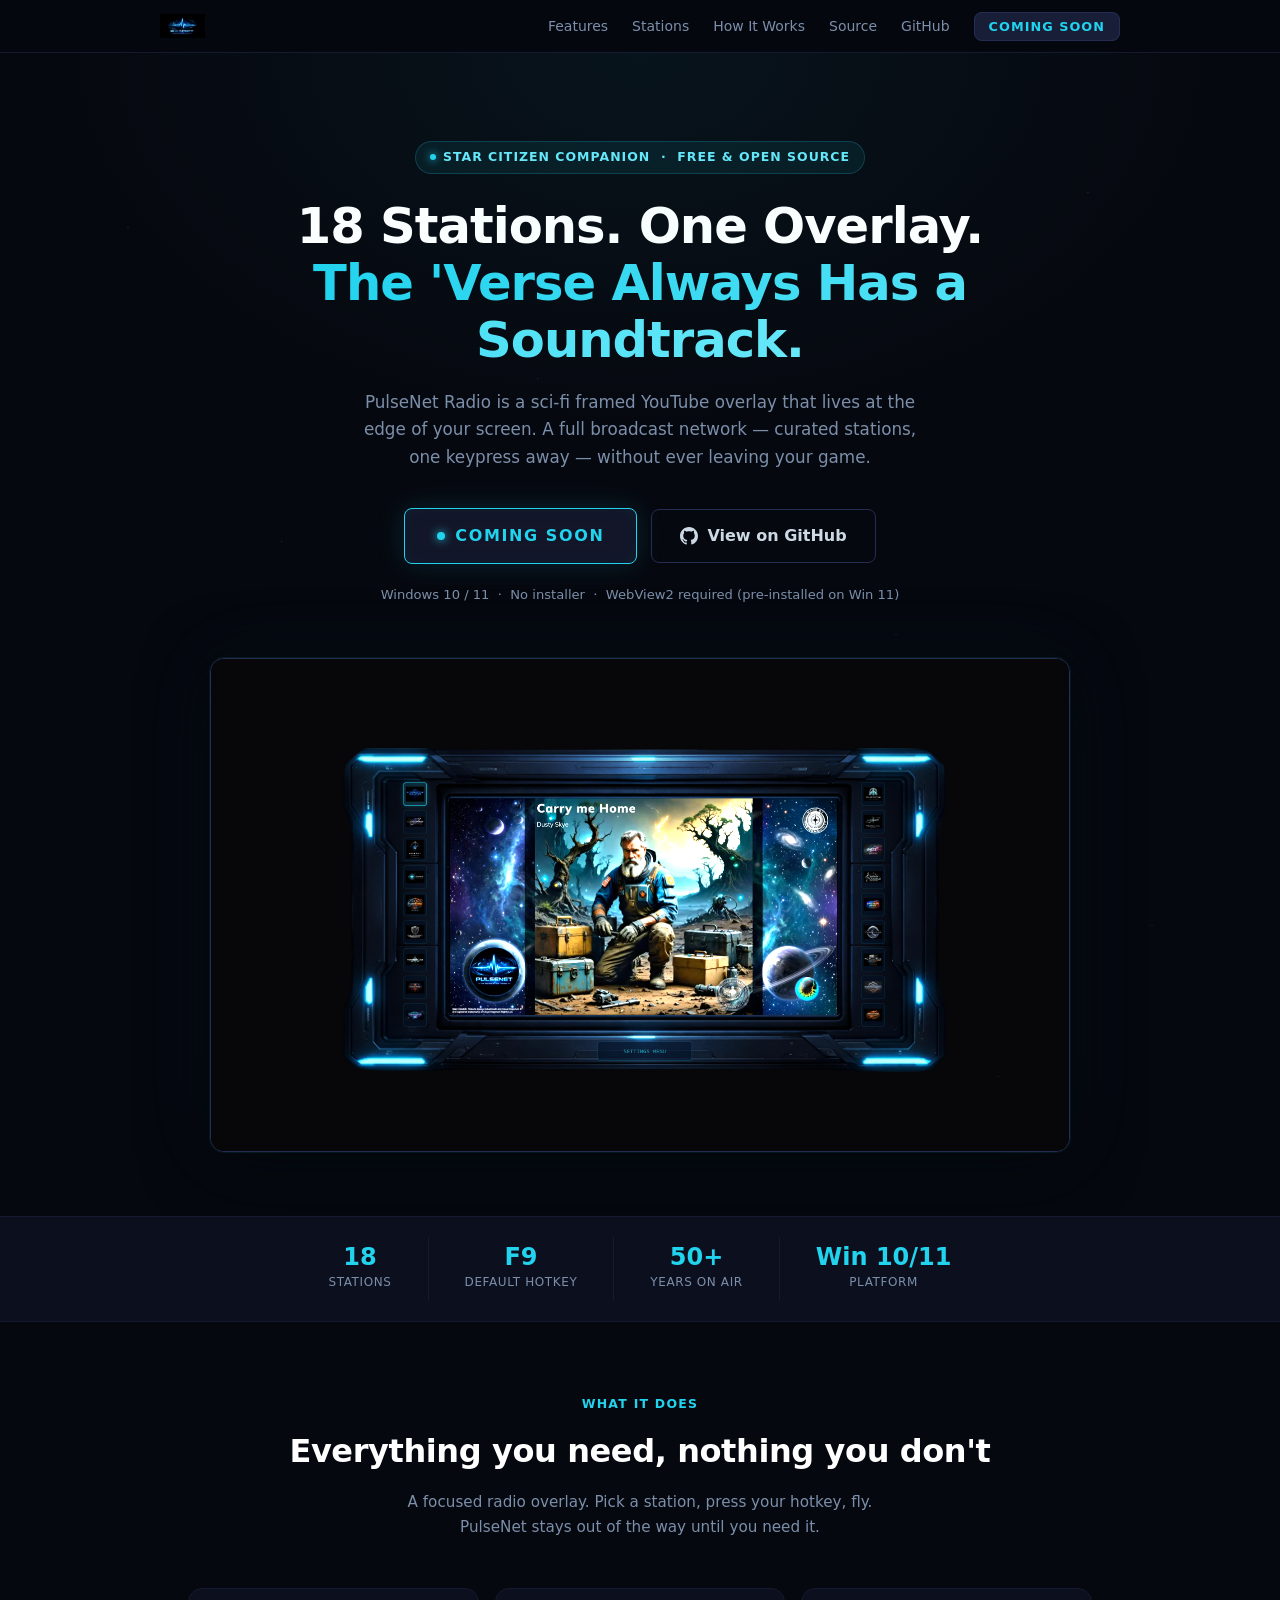
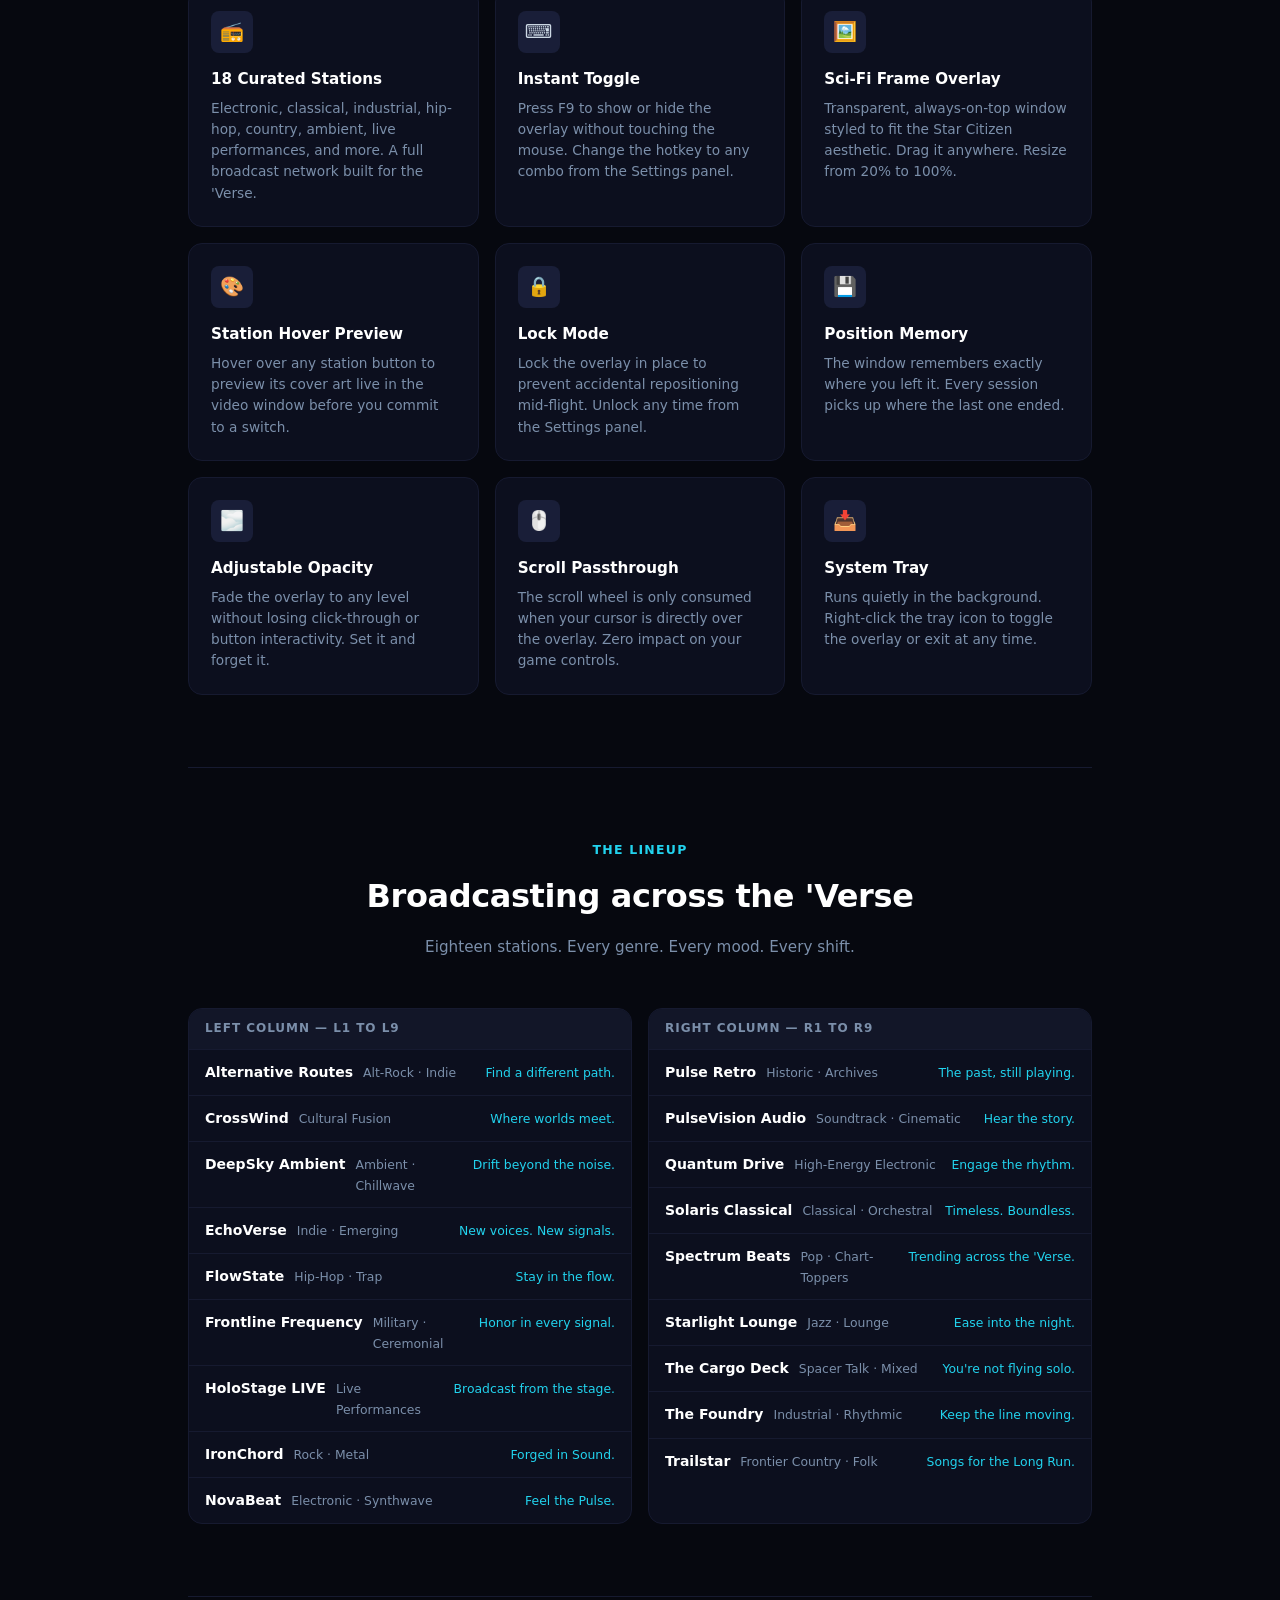
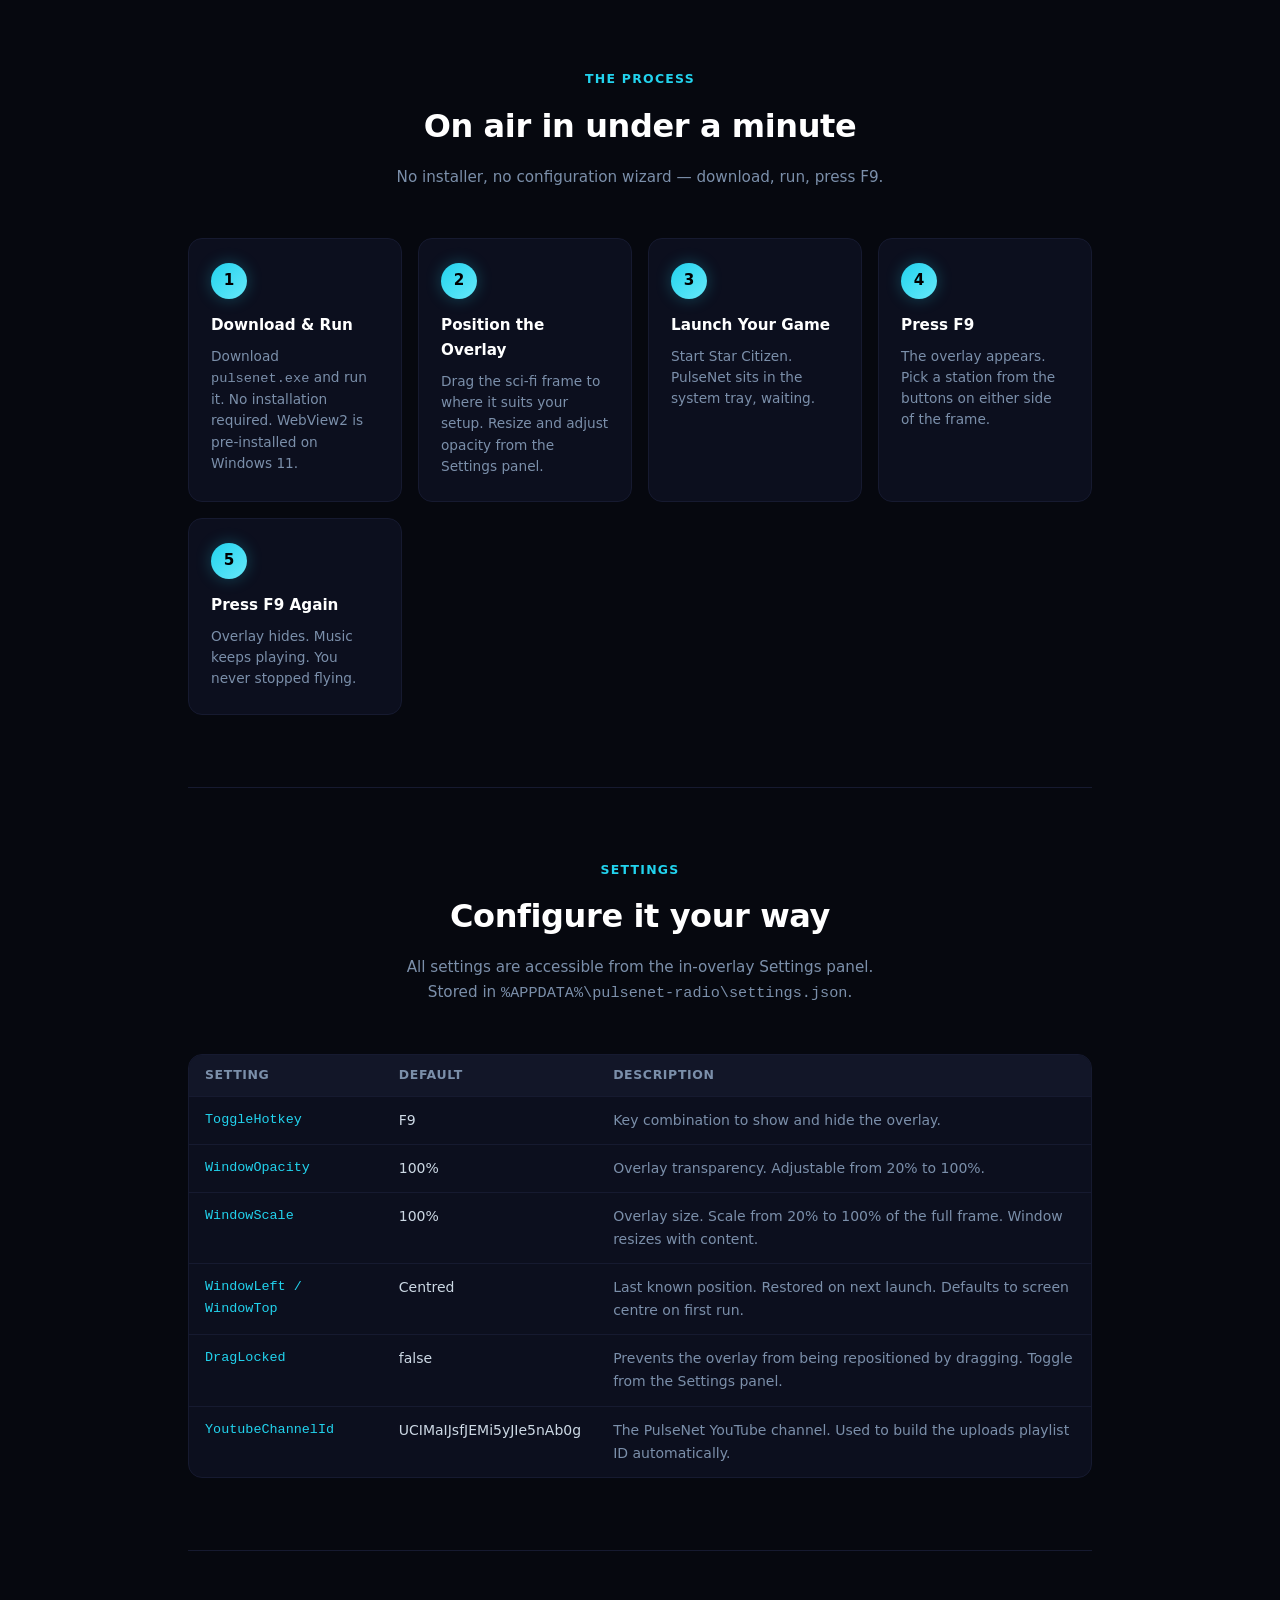
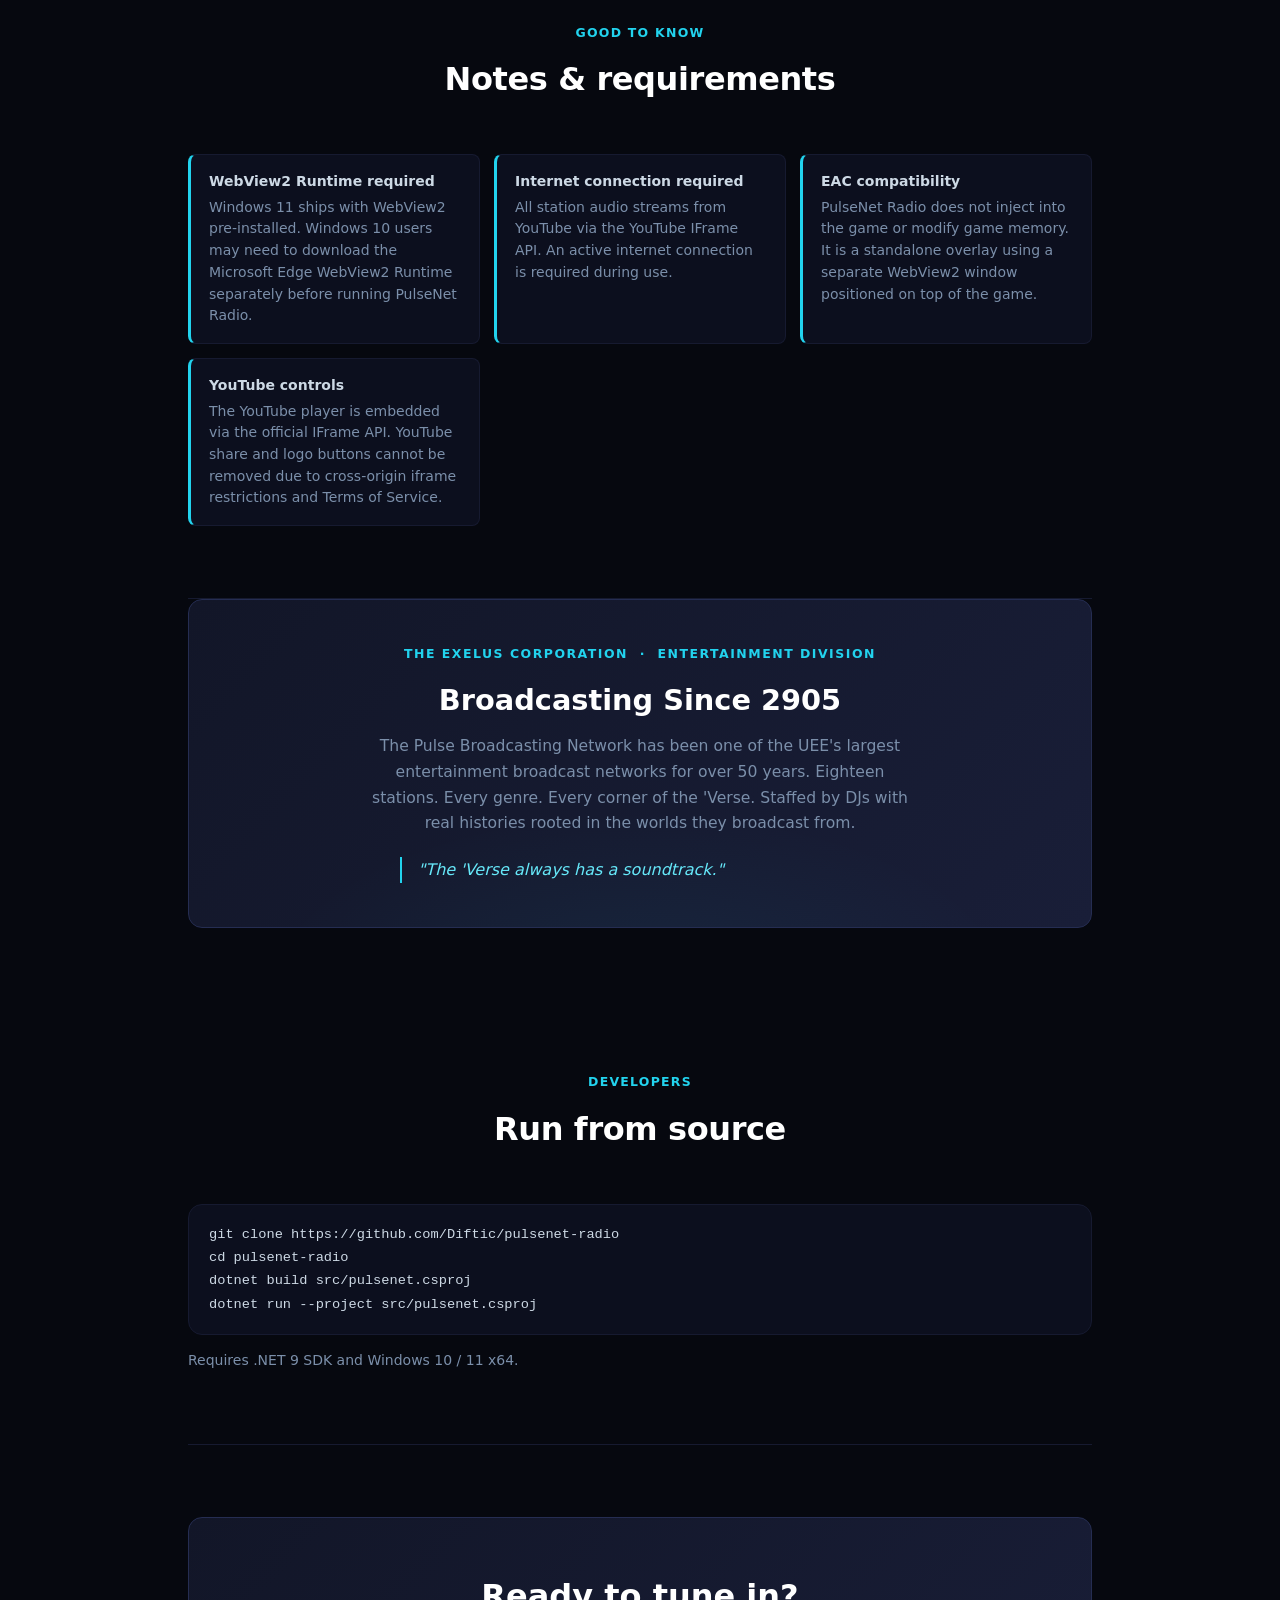
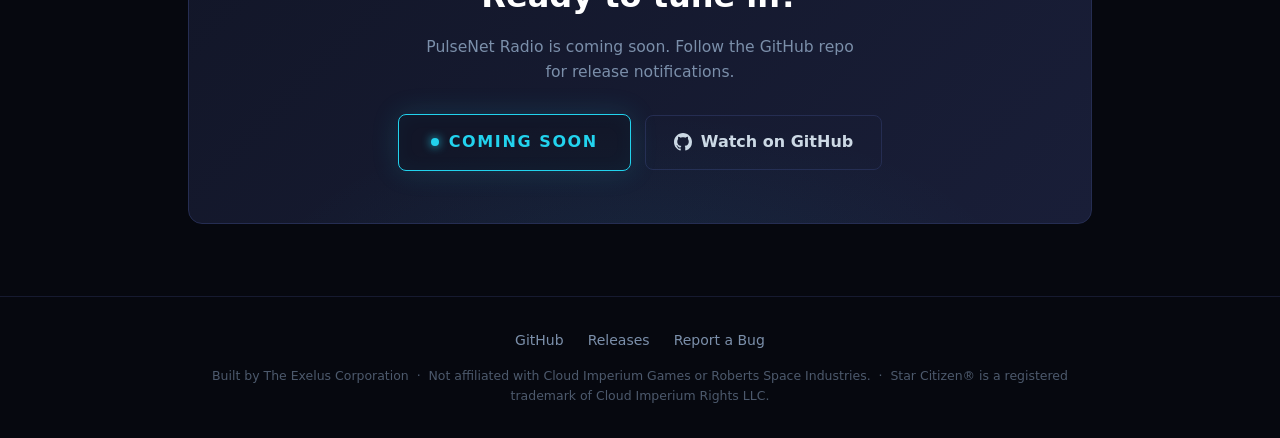
==== docs/index.html @ adf2c0f3 "feat: add README, sales page, and HoloStage assets - README.md: comprehensive project overview, all " ====
<!DOCTYPE html>
<html lang="en">
<head>
  <meta charset="UTF-8" />
  <meta name="viewport" content="width=device-width, initial-scale=1.0" />
  <title>PulseNet Radio — 18 Stations. One Overlay. The 'Verse Always Has a Soundtrack.</title>
  <meta name="description" content="PulseNet Radio brings 18 curated stations directly into your Star Citizen session as a sci-fi overlay. No alt-tab. One keypress. Always broadcasting." />
  <style>
    *, *::before, *::after { box-sizing: border-box; margin: 0; padding: 0; }

    :root {
      --bg:           #06080f;
      --bg2:          #090c16;
      --surface:      #0c0f1e;
      --surface2:     #121628;
      --surface3:     #191e38;
      --border:       #161a30;
      --border-lt:    #252d52;
      --text:         #cdd9e5;
      --text-dim:     #7b8faa;
      --accent:       #22d3ee;
      --accent-lt:    #67e8f9;
      --accent-glow:  rgba(34, 211, 238, .18);
      --radius:       8px;
      --radius-lg:    14px;
    }

    html { scroll-behavior: smooth; }

    body {
      background: var(--bg);
      color: var(--text);
      font-family: "Segoe UI", system-ui, -apple-system, sans-serif;
      font-size: 16px;
      line-height: 1.65;
    }

    a { color: var(--accent); text-decoration: none; }
    a:hover { color: var(--accent-lt); text-decoration: underline; }

    .container { max-width: 960px; margin: 0 auto; padding: 0 28px; }

    /* ── NAV ── */
    nav {
      position: sticky;
      top: 0;
      z-index: 100;
      background: rgba(6, 8, 15, .92);
      backdrop-filter: blur(10px);
      border-bottom: 1px solid var(--border);
      padding: 0 28px;
    }
    .nav-inner {
      max-width: 960px;
      margin: 0 auto;
      display: flex;
      align-items: center;
      justify-content: space-between;
      height: 52px;
    }
    .nav-logo {
      display: flex;
      align-items: center;
      gap: 9px;
      font-weight: 700;
      font-size: 0.95rem;
      color: var(--text);
      text-decoration: none;
    }
    .nav-logo img { height: 24px; width: auto; }
    .nav-logo:hover { text-decoration: none; color: var(--accent); }
    .nav-logo span { color: var(--accent); }
    .nav-links {
      display: flex;
      gap: 24px;
      align-items: center;
      list-style: none;
    }
    .nav-links a { font-size: 0.875rem; color: var(--text-dim); text-decoration: none; }
    .nav-links a:hover { color: var(--text); text-decoration: none; }
    .nav-cta {
      background: var(--surface3);
      border: 1px solid var(--border-lt);
      color: var(--accent) !important;
      font-weight: 700;
      font-size: 0.8rem !important;
      padding: 6px 14px;
      border-radius: var(--radius);
      letter-spacing: .08em;
      text-transform: uppercase;
    }
    .nav-cta:hover { border-color: var(--accent); text-decoration: none !important; }
    @media (max-width: 600px) { .nav-links { display: none; } }

    /* ── HERO ── */
    .hero {
      padding: 88px 28px 64px;
      text-align: center;
      position: relative;
      overflow: hidden;
    }
    .hero::before {
      content: "";
      position: absolute;
      inset: 0;
      background-image:
        radial-gradient(1px 1px at 10% 15%, rgba(255,255,255,.18) 0%, transparent 100%),
        radial-gradient(1px 1px at 85% 12%, rgba(255,255,255,.16) 0%, transparent 100%),
        radial-gradient(1px 1px at 35% 70%, rgba(255,255,255,.16) 0%, transparent 100%),
        radial-gradient(1px 1px at 70% 50%, rgba(255,255,255,.13) 0%, transparent 100%),
        radial-gradient(1px 1px at 22% 42%, rgba(255,255,255,.16) 0%, transparent 100%),
        radial-gradient(1px 1px at 90% 75%, rgba(255,255,255,.13) 0%, transparent 100%),
        radial-gradient(1px 1px at 55% 85%, rgba(255,255,255,.11) 0%, transparent 100%),
        radial-gradient(1px 1px at 42% 28%, rgba(255,255,255,.14) 0%, transparent 100%),
        radial-gradient(1px 1px at 78% 88%, rgba(255,255,255,.12) 0%, transparent 100%),
        radial-gradient(ellipse 70% 50% at 50% 0%, rgba(34, 211, 238, .06) 0%, transparent 65%);
      pointer-events: none;
    }
    .hero-eyebrow {
      display: inline-flex;
      align-items: center;
      gap: 7px;
      background: rgba(34, 211, 238, .08);
      border: 1px solid rgba(34, 211, 238, .2);
      color: var(--accent-lt);
      font-size: 0.78rem;
      font-weight: 600;
      letter-spacing: .08em;
      text-transform: uppercase;
      padding: 5px 14px;
      border-radius: 100px;
      margin-bottom: 24px;
    }
    .hero-eyebrow .dot {
      width: 6px; height: 6px;
      border-radius: 50%;
      background: var(--accent);
      box-shadow: 0 0 8px var(--accent);
      animation: pulse-dot 2s ease-in-out infinite;
    }
    @keyframes pulse-dot {
      0%, 100% { opacity: 1; box-shadow: 0 0 8px var(--accent); }
      50%       { opacity: .5; box-shadow: 0 0 4px var(--accent); }
    }
    .hero h1 {
      font-size: clamp(1.9rem, 5vw, 3.1rem);
      font-weight: 800;
      letter-spacing: -1px;
      line-height: 1.15;
      color: #fff;
      margin-bottom: 20px;
    }
    .hero h1 .highlight {
      background: linear-gradient(90deg, var(--accent), var(--accent-lt));
      -webkit-background-clip: text;
      -webkit-text-fill-color: transparent;
      background-clip: text;
    }
    .hero-sub {
      font-size: 1.05rem;
      color: var(--text-dim);
      max-width: 580px;
      margin: 0 auto 36px;
    }
    .hero-actions {
      display: flex;
      align-items: center;
      justify-content: center;
      gap: 14px;
      flex-wrap: wrap;
      margin-bottom: 20px;
    }
    .btn-coming-soon {
      display: inline-flex;
      align-items: center;
      gap: 10px;
      background: var(--surface2);
      border: 1px solid var(--accent);
      color: var(--accent);
      font-weight: 700;
      font-size: 1rem;
      padding: 14px 32px;
      border-radius: var(--radius);
      letter-spacing: .1em;
      text-transform: uppercase;
      box-shadow: 0 0 28px rgba(34, 211, 238, .15), inset 0 0 20px rgba(34, 211, 238, .04);
      cursor: default;
      text-decoration: none;
    }
    .btn-coming-soon .btn-dot {
      width: 8px; height: 8px;
      border-radius: 50%;
      background: var(--accent);
      box-shadow: 0 0 10px var(--accent);
      animation: pulse-dot 1.8s ease-in-out infinite;
      flex-shrink: 0;
    }
    .btn-secondary {
      display: inline-flex;
      align-items: center;
      gap: 9px;
      background: transparent;
      border: 1px solid var(--border-lt);
      color: var(--text);
      font-weight: 600;
      font-size: 1rem;
      padding: 13px 28px;
      border-radius: var(--radius);
      transition: border-color .15s, color .15s;
      text-decoration: none;
    }
    .btn-secondary:hover { border-color: var(--accent); color: var(--accent); text-decoration: none; }
    .btn-secondary svg { width: 18px; height: 18px; fill: currentColor; flex-shrink: 0; }
    .hero-meta { font-size: 0.82rem; color: var(--text-dim); margin-top: 8px; }

    /* ── HERO SCREENSHOT ── */
    .hero-screenshot {
      margin: 52px auto 0;
      max-width: 860px;
      border-radius: var(--radius-lg);
      overflow: hidden;
      border: 1px solid var(--border-lt);
      box-shadow:
        0 0 0 1px rgba(34,211,238,.08),
        0 8px 64px rgba(0,0,0,.6),
        0 0 80px rgba(34,211,238,.06);
    }
    .hero-screenshot img {
      display: block;
      width: 100%;
      height: auto;
    }

    /* ── STATS BAR ── */
    .stats-bar {
      background: var(--surface);
      border-top: 1px solid var(--border);
      border-bottom: 1px solid var(--border);
      padding: 20px 28px;
    }
    .stats-inner {
      max-width: 960px;
      margin: 0 auto;
      display: flex;
      align-items: center;
      justify-content: center;
      flex-wrap: wrap;
    }
    .stat {
      display: flex;
      flex-direction: column;
      align-items: center;
      padding: 8px 36px;
      border-right: 1px solid var(--border);
    }
    .stat:last-child { border-right: none; }
    .stat-val { font-size: 1.5rem; font-weight: 800; color: var(--accent); line-height: 1; }
    .stat-lbl { font-size: 0.75rem; color: var(--text-dim); margin-top: 4px; text-transform: uppercase; letter-spacing: .05em; }
    @media (max-width: 540px) {
      .stat { padding: 8px 18px; border-right: none; border-bottom: 1px solid var(--border); width: 50%; }
    }

    /* ── SECTIONS ── */
    section { padding: 72px 0; border-bottom: 1px solid var(--border); }
    .section-header { text-align: center; margin-bottom: 48px; }
    .section-eyebrow {
      font-size: 0.78rem;
      font-weight: 700;
      color: var(--accent);
      text-transform: uppercase;
      letter-spacing: .1em;
      margin-bottom: 10px;
    }
    .section-header h2 {
      font-size: clamp(1.5rem, 3vw, 2rem);
      font-weight: 700;
      color: #fff;
      letter-spacing: -.4px;
    }
    .section-header p { color: var(--text-dim); max-width: 520px; margin: 12px auto 0; font-size: 0.95rem; }

    /* ── FEATURE GRID ── */
    .feature-grid {
      display: grid;
      grid-template-columns: repeat(auto-fill, minmax(260px, 1fr));
      gap: 16px;
    }
    .feature-card {
      background: var(--surface);
      border: 1px solid var(--border);
      border-radius: var(--radius-lg);
      padding: 22px;
      transition: border-color .2s, background .2s;
    }
    .feature-card:hover { border-color: var(--border-lt); background: var(--surface2); }
    .feat-icon {
      width: 42px; height: 42px;
      border-radius: var(--radius);
      background: var(--surface3);
      display: flex; align-items: center; justify-content: center;
      font-size: 1.2rem;
      margin-bottom: 14px;
    }
    .feature-card h3 { font-size: 0.95rem; font-weight: 600; color: #fff; margin-bottom: 6px; }
    .feature-card p  { font-size: 0.855rem; color: var(--text-dim); line-height: 1.55; }

    /* ── STATION GRID ── */
    .station-table-wrap {
      display: grid;
      grid-template-columns: 1fr 1fr;
      gap: 16px;
    }
    @media (max-width: 640px) { .station-table-wrap { grid-template-columns: 1fr; } }
    .station-col-card {
      background: var(--surface);
      border: 1px solid var(--border);
      border-radius: var(--radius-lg);
      overflow: hidden;
    }
    .station-col-header {
      background: var(--surface2);
      border-bottom: 1px solid var(--border);
      padding: 10px 16px;
      font-size: 0.75rem;
      font-weight: 700;
      text-transform: uppercase;
      letter-spacing: .08em;
      color: var(--text-dim);
    }
    .station-row {
      display: flex;
      align-items: baseline;
      gap: 10px;
      padding: 11px 16px;
      border-bottom: 1px solid var(--border);
      transition: background .15s;
    }
    .station-row:last-child { border-bottom: none; }
    .station-row:hover { background: var(--surface2); }
    .station-name { font-size: 0.875rem; font-weight: 600; color: #fff; flex-shrink: 0; }
    .station-genre { font-size: 0.775rem; color: var(--text-dim); }
    .station-tagline { font-size: 0.775rem; color: var(--accent); margin-left: auto; text-align: right; white-space: nowrap; flex-shrink: 0; }

    /* ── STEPS ── */
    .steps {
      display: grid;
      grid-template-columns: repeat(auto-fill, minmax(200px, 1fr));
      gap: 16px;
    }
    .step-card {
      background: var(--surface);
      border: 1px solid var(--border);
      border-radius: var(--radius-lg);
      padding: 24px 22px;
    }
    .step-num {
      width: 36px; height: 36px;
      border-radius: 50%;
      background: linear-gradient(135deg, var(--accent), var(--accent-lt));
      color: #000;
      font-weight: 800;
      font-size: 0.95rem;
      display: flex; align-items: center; justify-content: center;
      margin-bottom: 14px;
      box-shadow: 0 0 16px rgba(34, 211, 238, .28);
    }
    .step-card h3 { font-size: 0.95rem; font-weight: 600; color: #fff; margin-bottom: 8px; }
    .step-card p  { font-size: 0.855rem; color: var(--text-dim); line-height: 1.55; }

    /* ── CONFIG TABLE ── */
    .config-table {
      width: 100%;
      border-collapse: collapse;
      font-size: 0.875rem;
    }
    .config-table th {
      text-align: left;
      padding: 10px 16px;
      background: var(--surface2);
      color: var(--text-dim);
      font-weight: 600;
      font-size: 0.78rem;
      text-transform: uppercase;
      letter-spacing: .05em;
      border-bottom: 1px solid var(--border);
    }
    .config-table td {
      padding: 12px 16px;
      border-bottom: 1px solid var(--border);
      color: var(--text-dim);
      vertical-align: top;
    }
    .config-table tr:last-child td { border-bottom: none; }
    .config-table tr:hover td { background: var(--surface); }
    .config-table td:first-child { color: var(--accent); font-family: "Consolas", monospace; font-size: 0.84rem; }
    .config-table td:nth-child(2) { color: var(--text); }
    .config-wrap {
      background: var(--surface);
      border: 1px solid var(--border);
      border-radius: var(--radius-lg);
      overflow: hidden;
    }

    /* ── NOTES ── */
    .note-grid {
      display: grid;
      grid-template-columns: repeat(auto-fill, minmax(280px, 1fr));
      gap: 14px;
    }
    .note-card {
      background: var(--surface);
      border: 1px solid var(--border);
      border-left: 3px solid #22d3ee;
      border-radius: var(--radius);
      padding: 16px 18px;
      font-size: 0.875rem;
      color: var(--text-dim);
      line-height: 1.55;
    }
    .note-card strong { color: var(--text); display: block; margin-bottom: 4px; }

    /* ── CODE ── */
    pre {
      background: var(--surface);
      border: 1px solid var(--border);
      border-radius: var(--radius-lg);
      padding: 18px 20px;
      font-family: "Consolas", "Cascadia Code", monospace;
      font-size: 0.855rem;
      overflow-x: auto;
      color: #cdd9e5;
      line-height: 1.7;
    }

    /* ── LORE BANNER ── */
    .lore-banner {
      background: linear-gradient(135deg, var(--surface2) 0%, var(--surface3) 100%);
      border: 1px solid var(--border-lt);
      border-radius: var(--radius-lg);
      padding: 44px 40px;
      text-align: center;
      margin: 0 0 72px;
      position: relative;
      overflow: hidden;
    }
    .lore-banner::before {
      content: "";
      position: absolute;
      inset: 0;
      background: radial-gradient(ellipse 60% 80% at 50% 120%, rgba(34, 211, 238, .06) 0%, transparent 70%);
      pointer-events: none;
    }
    .lore-banner .lore-org {
      font-size: 0.78rem;
      font-weight: 700;
      color: var(--accent);
      text-transform: uppercase;
      letter-spacing: .12em;
      margin-bottom: 12px;
    }
    .lore-banner h2 { font-size: clamp(1.3rem, 3vw, 1.8rem); font-weight: 700; color: #fff; margin-bottom: 10px; }
    .lore-banner p  { color: var(--text-dim); font-size: 0.975rem; max-width: 560px; margin: 0 auto; }
    .lore-banner blockquote {
      margin: 20px auto 0;
      max-width: 480px;
      border-left: 2px solid var(--accent);
      padding: 0 0 0 16px;
      text-align: left;
      font-style: italic;
      color: var(--accent-lt);
      font-size: 1rem;
    }

    /* ── CTA BANNER ── */
    .cta-banner {
      background: linear-gradient(135deg, var(--surface2) 0%, var(--surface3) 100%);
      border: 1px solid var(--border-lt);
      border-radius: var(--radius-lg);
      padding: 52px 40px;
      text-align: center;
      margin: 72px 0;
      position: relative;
      overflow: hidden;
    }
    .cta-banner::before {
      content: "";
      position: absolute;
      inset: 0;
      background: radial-gradient(ellipse 60% 80% at 50% 120%, rgba(34, 211, 238, .06) 0%, transparent 70%);
      pointer-events: none;
    }
    .cta-banner h2 { font-size: clamp(1.4rem, 3vw, 2rem); font-weight: 700; color: #fff; margin-bottom: 12px; }
    .cta-banner p  { color: var(--text-dim); font-size: 0.975rem; max-width: 440px; margin: 0 auto 28px; }

    /* ── FOOTER ── */
    footer { border-top: 1px solid var(--border); padding: 32px 28px; text-align: center; }
    .footer-links {
      display: flex;
      justify-content: center;
      gap: 24px;
      flex-wrap: wrap;
      margin-bottom: 14px;
    }
    .footer-links a { color: var(--text-dim); font-size: 0.875rem; text-decoration: none; }
    .footer-links a:hover { color: var(--accent); text-decoration: none; }
    .footer-legal { font-size: 0.78rem; color: var(--text-dim); opacity: .6; }
  </style>
</head>
<body>

  <!-- NAV -->
  <nav>
    <div class="nav-inner">
      <a href="#" class="nav-logo">
        <img src="main_logo.png" alt="PulseNet Radio">
      </a>
      <ul class="nav-links">
        <li><a href="#features">Features</a></li>
        <li><a href="#stations">Stations</a></li>
        <li><a href="#how-it-works">How It Works</a></li>
        <li><a href="#source">Source</a></li>
        <li><a href="https://github.com/Diftic/pulsenet-radio" target="_blank">GitHub</a></li>
        <li><a class="nav-cta" href="#coming-soon">Coming Soon</a></li>
      </ul>
    </div>
  </nav>

  <!-- HERO -->
  <div class="hero" id="coming-soon">
    <div class="container">
      <div class="hero-eyebrow">
        <span class="dot"></span>
        Star Citizen Companion &nbsp;·&nbsp; Free &amp; Open Source
      </div>
      <h1>
        18 Stations. One Overlay.<br>
        <span class="highlight">The 'Verse Always Has a Soundtrack.</span>
      </h1>
      <p class="hero-sub">
        PulseNet Radio is a sci-fi framed YouTube overlay that lives at the edge of your screen.
        A full broadcast network — curated stations, one keypress away — without ever leaving your game.
      </p>
      <div class="hero-actions">
        <div class="btn-coming-soon">
          <span class="btn-dot"></span>
          Coming Soon
        </div>
        <a class="btn-secondary" href="https://github.com/Diftic/pulsenet-radio" target="_blank">
          <svg viewBox="0 0 16 16"><path d="M8 0C3.58 0 0 3.58 0 8c0 3.54 2.29 6.53 5.47 7.59.4.07.55-.17.55-.38 0-.19-.01-.82-.01-1.49-2.01.37-2.53-.49-2.69-.94-.09-.23-.48-.94-.82-1.13-.28-.15-.68-.52-.01-.53.63-.01 1.08.58 1.23.82.72 1.21 1.87.87 2.33.66.07-.52.28-.87.51-1.07-1.78-.2-3.64-.89-3.64-3.95 0-.87.31-1.59.82-2.15-.08-.2-.36-1.02.08-2.12 0 0 .67-.21 2.2.82.64-.18 1.32-.27 2-.27.68 0 1.36.09 2 .27 1.53-1.04 2.2-.82 2.2-.82.44 1.1.16 1.92.08 2.12.51.56.82 1.27.82 2.15 0 3.07-1.87 3.75-3.65 3.95.29.25.54.73.54 1.48 0 1.07-.01 1.93-.01 2.2 0 .21.15.46.55.38A8.013 8.013 0 0 0 16 8c0-4.42-3.58-8-8-8z"/></svg>
          View on GitHub
        </a>
      </div>
      <p class="hero-meta">Windows 10 / 11 &nbsp;·&nbsp; No installer &nbsp;·&nbsp; WebView2 required (pre-installed on Win 11)</p>

      <div class="hero-screenshot">
        <img src="preview.png" alt="PulseNet Radio overlay showing the sci-fi frame with station buttons and a track playing">
      </div>
    </div>
  </div>

  <!-- STATS -->
  <div class="stats-bar">
    <div class="stats-inner">
      <div class="stat">
        <span class="stat-val">18</span>
        <span class="stat-lbl">Stations</span>
      </div>
      <div class="stat">
        <span class="stat-val">F9</span>
        <span class="stat-lbl">Default Hotkey</span>
      </div>
      <div class="stat">
        <span class="stat-val">50+</span>
        <span class="stat-lbl">Years on Air</span>
      </div>
      <div class="stat">
        <span class="stat-val">Win 10/11</span>
        <span class="stat-lbl">Platform</span>
      </div>
    </div>
  </div>

  <div class="container">

    <!-- FEATURES -->
    <section id="features">
      <div class="section-header">
        <div class="section-eyebrow">What it does</div>
        <h2>Everything you need, nothing you don't</h2>
        <p>A focused radio overlay. Pick a station, press your hotkey, fly. PulseNet stays out of the way until you need it.</p>
      </div>
      <div class="feature-grid">
        <div class="feature-card">
          <div class="feat-icon">📻</div>
          <h3>18 Curated Stations</h3>
          <p>Electronic, classical, industrial, hip-hop, country, ambient, live performances, and more. A full broadcast network built for the 'Verse.</p>
        </div>
        <div class="feature-card">
          <div class="feat-icon">⌨️</div>
          <h3>Instant Toggle</h3>
          <p>Press F9 to show or hide the overlay without touching the mouse. Change the hotkey to any combo from the Settings panel.</p>
        </div>
        <div class="feature-card">
          <div class="feat-icon">🖼️</div>
          <h3>Sci-Fi Frame Overlay</h3>
          <p>Transparent, always-on-top window styled to fit the Star Citizen aesthetic. Drag it anywhere. Resize from 20% to 100%.</p>
        </div>
        <div class="feature-card">
          <div class="feat-icon">🎨</div>
          <h3>Station Hover Preview</h3>
          <p>Hover over any station button to preview its cover art live in the video window before you commit to a switch.</p>
        </div>
        <div class="feature-card">
          <div class="feat-icon">🔒</div>
          <h3>Lock Mode</h3>
          <p>Lock the overlay in place to prevent accidental repositioning mid-flight. Unlock any time from the Settings panel.</p>
        </div>
        <div class="feature-card">
          <div class="feat-icon">💾</div>
          <h3>Position Memory</h3>
          <p>The window remembers exactly where you left it. Every session picks up where the last one ended.</p>
        </div>
        <div class="feature-card">
          <div class="feat-icon">🌫️</div>
          <h3>Adjustable Opacity</h3>
          <p>Fade the overlay to any level without losing click-through or button interactivity. Set it and forget it.</p>
        </div>
        <div class="feature-card">
          <div class="feat-icon">🖱️</div>
          <h3>Scroll Passthrough</h3>
          <p>The scroll wheel is only consumed when your cursor is directly over the overlay. Zero impact on your game controls.</p>
        </div>
        <div class="feature-card">
          <div class="feat-icon">📥</div>
          <h3>System Tray</h3>
          <p>Runs quietly in the background. Right-click the tray icon to toggle the overlay or exit at any time.</p>
        </div>
      </div>
    </section>

    <!-- STATIONS -->
    <section id="stations">
      <div class="section-header">
        <div class="section-eyebrow">The Lineup</div>
        <h2>Broadcasting across the 'Verse</h2>
        <p>Eighteen stations. Every genre. Every mood. Every shift.</p>
      </div>
      <div class="station-table-wrap">
        <div class="station-col-card">
          <div class="station-col-header">Left Column — L1 to L9</div>
          <div class="station-row">
            <span class="station-name">Alternative Routes</span>
            <span class="station-genre">Alt-Rock · Indie</span>
            <span class="station-tagline">Find a different path.</span>
          </div>
          <div class="station-row">
            <span class="station-name">CrossWind</span>
            <span class="station-genre">Cultural Fusion</span>
            <span class="station-tagline">Where worlds meet.</span>
          </div>
          <div class="station-row">
            <span class="station-name">DeepSky Ambient</span>
            <span class="station-genre">Ambient · Chillwave</span>
            <span class="station-tagline">Drift beyond the noise.</span>
          </div>
          <div class="station-row">
            <span class="station-name">EchoVerse</span>
            <span class="station-genre">Indie · Emerging</span>
            <span class="station-tagline">New voices. New signals.</span>
          </div>
          <div class="station-row">
            <span class="station-name">FlowState</span>
            <span class="station-genre">Hip-Hop · Trap</span>
            <span class="station-tagline">Stay in the flow.</span>
          </div>
          <div class="station-row">
            <span class="station-name">Frontline Frequency</span>
            <span class="station-genre">Military · Ceremonial</span>
            <span class="station-tagline">Honor in every signal.</span>
          </div>
          <div class="station-row">
            <span class="station-name">HoloStage LIVE</span>
            <span class="station-genre">Live Performances</span>
            <span class="station-tagline">Broadcast from the stage.</span>
          </div>
          <div class="station-row">
            <span class="station-name">IronChord</span>
            <span class="station-genre">Rock · Metal</span>
            <span class="station-tagline">Forged in Sound.</span>
          </div>
          <div class="station-row">
            <span class="station-name">NovaBeat</span>
            <span class="station-genre">Electronic · Synthwave</span>
            <span class="station-tagline">Feel the Pulse.</span>
          </div>
        </div>
        <div class="station-col-card">
          <div class="station-col-header">Right Column — R1 to R9</div>
          <div class="station-row">
            <span class="station-name">Pulse Retro</span>
            <span class="station-genre">Historic · Archives</span>
            <span class="station-tagline">The past, still playing.</span>
          </div>
          <div class="station-row">
            <span class="station-name">PulseVision Audio</span>
            <span class="station-genre">Soundtrack · Cinematic</span>
            <span class="station-tagline">Hear the story.</span>
          </div>
          <div class="station-row">
            <span class="station-name">Quantum Drive</span>
            <span class="station-genre">High-Energy Electronic</span>
            <span class="station-tagline">Engage the rhythm.</span>
          </div>
          <div class="station-row">
            <span class="station-name">Solaris Classical</span>
            <span class="station-genre">Classical · Orchestral</span>
            <span class="station-tagline">Timeless. Boundless.</span>
          </div>
          <div class="station-row">
            <span class="station-name">Spectrum Beats</span>
            <span class="station-genre">Pop · Chart-Toppers</span>
            <span class="station-tagline">Trending across the 'Verse.</span>
          </div>
          <div class="station-row">
            <span class="station-name">Starlight Lounge</span>
            <span class="station-genre">Jazz · Lounge</span>
            <span class="station-tagline">Ease into the night.</span>
          </div>
          <div class="station-row">
            <span class="station-name">The Cargo Deck</span>
            <span class="station-genre">Spacer Talk · Mixed</span>
            <span class="station-tagline">You're not flying solo.</span>
          </div>
          <div class="station-row">
            <span class="station-name">The Foundry</span>
            <span class="station-genre">Industrial · Rhythmic</span>
            <span class="station-tagline">Keep the line moving.</span>
          </div>
          <div class="station-row">
            <span class="station-name">Trailstar</span>
            <span class="station-genre">Frontier Country · Folk</span>
            <span class="station-tagline">Songs for the Long Run.</span>
          </div>
        </div>
      </div>
    </section>

    <!-- HOW IT WORKS -->
    <section id="how-it-works">
      <div class="section-header">
        <div class="section-eyebrow">The process</div>
        <h2>On air in under a minute</h2>
        <p>No installer, no configuration wizard — download, run, press F9.</p>
      </div>
      <div class="steps">
        <div class="step-card">
          <div class="step-num">1</div>
          <h3>Download &amp; Run</h3>
          <p>Download <code>pulsenet.exe</code> and run it. No installation required. WebView2 is pre-installed on Windows 11.</p>
        </div>
        <div class="step-card">
          <div class="step-num">2</div>
          <h3>Position the Overlay</h3>
          <p>Drag the sci-fi frame to where it suits your setup. Resize and adjust opacity from the Settings panel.</p>
        </div>
        <div class="step-card">
          <div class="step-num">3</div>
          <h3>Launch Your Game</h3>
          <p>Start Star Citizen. PulseNet sits in the system tray, waiting.</p>
        </div>
        <div class="step-card">
          <div class="step-num">4</div>
          <h3>Press F9</h3>
          <p>The overlay appears. Pick a station from the buttons on either side of the frame.</p>
        </div>
        <div class="step-card">
          <div class="step-num">5</div>
          <h3>Press F9 Again</h3>
          <p>Overlay hides. Music keeps playing. You never stopped flying.</p>
        </div>
      </div>
    </section>

    <!-- SETTINGS -->
    <section id="configuration">
      <div class="section-header">
        <div class="section-eyebrow">Settings</div>
        <h2>Configure it your way</h2>
        <p>All settings are accessible from the in-overlay Settings panel. Stored in <code>%APPDATA%\pulsenet-radio\settings.json</code>.</p>
      </div>
      <div class="config-wrap">
        <table class="config-table">
          <thead>
            <tr>
              <th>Setting</th>
              <th>Default</th>
              <th>Description</th>
            </tr>
          </thead>
          <tbody>
            <tr>
              <td>ToggleHotkey</td>
              <td>F9</td>
              <td>Key combination to show and hide the overlay.</td>
            </tr>
            <tr>
              <td>WindowOpacity</td>
              <td>100%</td>
              <td>Overlay transparency. Adjustable from 20% to 100%.</td>
            </tr>
            <tr>
              <td>WindowScale</td>
              <td>100%</td>
              <td>Overlay size. Scale from 20% to 100% of the full frame. Window resizes with content.</td>
            </tr>
            <tr>
              <td>WindowLeft / WindowTop</td>
              <td>Centred</td>
              <td>Last known position. Restored on next launch. Defaults to screen centre on first run.</td>
            </tr>
            <tr>
              <td>DragLocked</td>
              <td>false</td>
              <td>Prevents the overlay from being repositioned by dragging. Toggle from the Settings panel.</td>
            </tr>
            <tr>
              <td>YoutubeChannelId</td>
              <td>UCIMaIJsfJEMi5yJIe5nAb0g</td>
              <td>The PulseNet YouTube channel. Used to build the uploads playlist ID automatically.</td>
            </tr>
          </tbody>
        </table>
      </div>
    </section>

    <!-- NOTES -->
    <section id="notes">
      <div class="section-header">
        <div class="section-eyebrow">Good to know</div>
        <h2>Notes &amp; requirements</h2>
      </div>
      <div class="note-grid">
        <div class="note-card">
          <strong>WebView2 Runtime required</strong>
          Windows 11 ships with WebView2 pre-installed. Windows 10 users may need to download the
          Microsoft Edge WebView2 Runtime separately before running PulseNet Radio.
        </div>
        <div class="note-card">
          <strong>Internet connection required</strong>
          All station audio streams from YouTube via the YouTube IFrame API. An active internet
          connection is required during use.
        </div>
        <div class="note-card">
          <strong>EAC compatibility</strong>
          PulseNet Radio does not inject into the game or modify game memory. It is a standalone
          overlay using a separate WebView2 window positioned on top of the game.
        </div>
        <div class="note-card">
          <strong>YouTube controls</strong>
          The YouTube player is embedded via the official IFrame API. YouTube share and
          logo buttons cannot be removed due to cross-origin iframe restrictions and Terms of Service.
        </div>
      </div>
    </section>

    <!-- LORE -->
    <div class="lore-banner">
      <div class="lore-org">The Exelus Corporation &nbsp;·&nbsp; Entertainment Division</div>
      <h2>Broadcasting Since 2905</h2>
      <p>
        The Pulse Broadcasting Network has been one of the UEE's largest entertainment broadcast
        networks for over 50 years. Eighteen stations. Every genre. Every corner of the 'Verse.
        Staffed by DJs with real histories rooted in the worlds they broadcast from.
      </p>
      <blockquote>
        "The 'Verse always has a soundtrack."
      </blockquote>
    </div>

    <!-- FROM SOURCE -->
    <section id="source">
      <div class="section-header">
        <div class="section-eyebrow">Developers</div>
        <h2>Run from source</h2>
      </div>
      <pre><code>git clone https://github.com/Diftic/pulsenet-radio
cd pulsenet-radio
dotnet build src/pulsenet.csproj
dotnet run --project src/pulsenet.csproj</code></pre>
      <p style="margin-top: 14px; color: var(--text-dim); font-size: 0.875rem;">
        Requires .NET 9 SDK and Windows 10 / 11 x64.
      </p>
    </section>

    <!-- CTA BANNER -->
    <div class="cta-banner">
      <h2>Ready to tune in?</h2>
      <p>PulseNet Radio is coming soon. Follow the GitHub repo for release notifications.</p>
      <div style="display:flex; align-items:center; justify-content:center; gap:14px; flex-wrap:wrap;">
        <div class="btn-coming-soon">
          <span class="btn-dot"></span>
          Coming Soon
        </div>
        <a class="btn-secondary" href="https://github.com/Diftic/pulsenet-radio" target="_blank">
          <svg viewBox="0 0 16 16"><path d="M8 0C3.58 0 0 3.58 0 8c0 3.54 2.29 6.53 5.47 7.59.4.07.55-.17.55-.38 0-.19-.01-.82-.01-1.49-2.01.37-2.53-.49-2.69-.94-.09-.23-.48-.94-.82-1.13-.28-.15-.68-.52-.01-.53.63-.01 1.08.58 1.23.82.72 1.21 1.87.87 2.33.66.07-.52.28-.87.51-1.07-1.78-.2-3.64-.89-3.64-3.95 0-.87.31-1.59.82-2.15-.08-.2-.36-1.02.08-2.12 0 0 .67-.21 2.2.82.64-.18 1.32-.27 2-.27.68 0 1.36.09 2 .27 1.53-1.04 2.2-.82 2.2-.82.44 1.1.16 1.92.08 2.12.51.56.82 1.27.82 2.15 0 3.07-1.87 3.75-3.65 3.95.29.25.54.73.54 1.48 0 1.07-.01 1.93-.01 2.2 0 .21.15.46.55.38A8.013 8.013 0 0 0 16 8c0-4.42-3.58-8-8-8z"/></svg>
          Watch on GitHub
        </a>
      </div>
    </div>

  </div>

  <!-- FOOTER -->
  <footer>
    <div class="container">
      <div class="footer-links">
        <a href="https://github.com/Diftic/pulsenet-radio" target="_blank">GitHub</a>
        <a href="https://github.com/Diftic/pulsenet-radio/releases" target="_blank">Releases</a>
        <a href="https://github.com/Diftic/pulsenet-radio/issues" target="_blank">Report a Bug</a>
      </div>
      <p class="footer-legal">
        Built by The Exelus Corporation
        &nbsp;·&nbsp;
        Not affiliated with Cloud Imperium Games or Roberts Space Industries.
        &nbsp;·&nbsp;
        Star Citizen® is a registered trademark of Cloud Imperium Rights LLC.
      </p>
    </div>
  </footer>

</body>
</html>
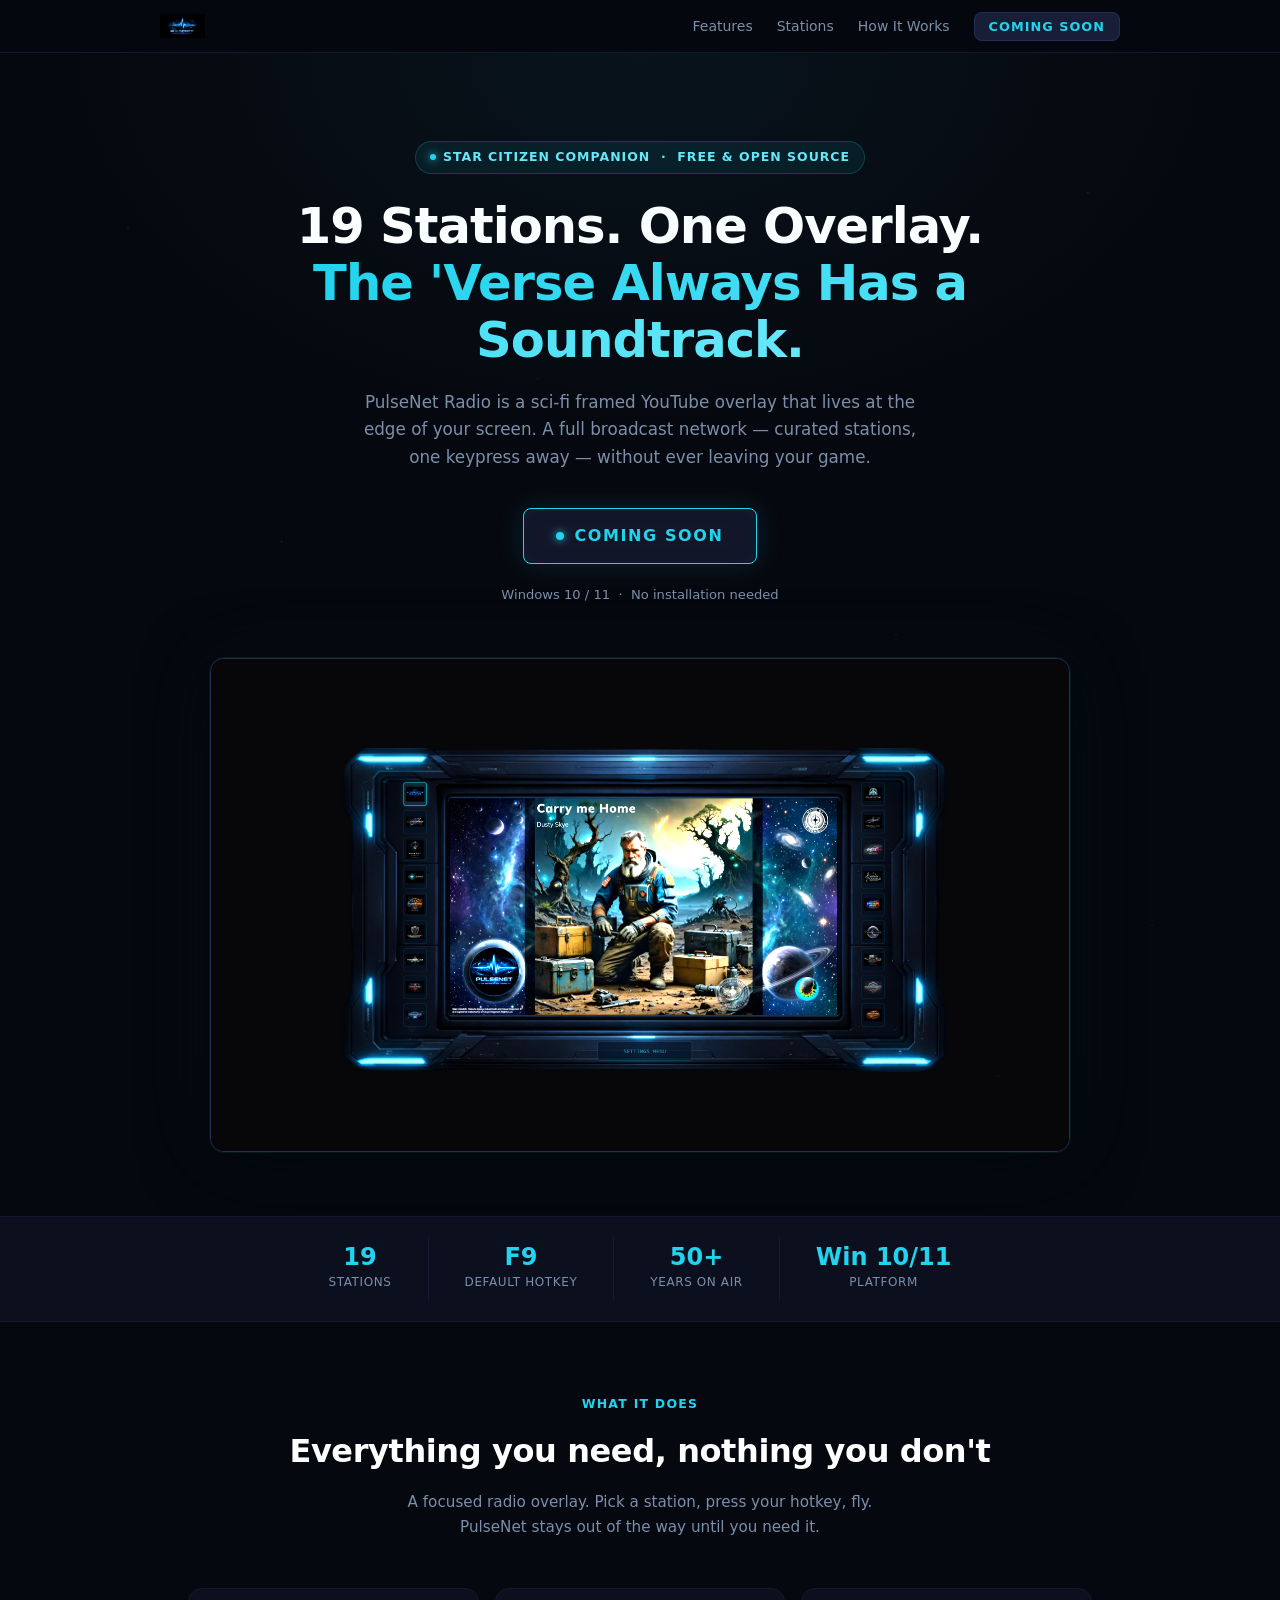
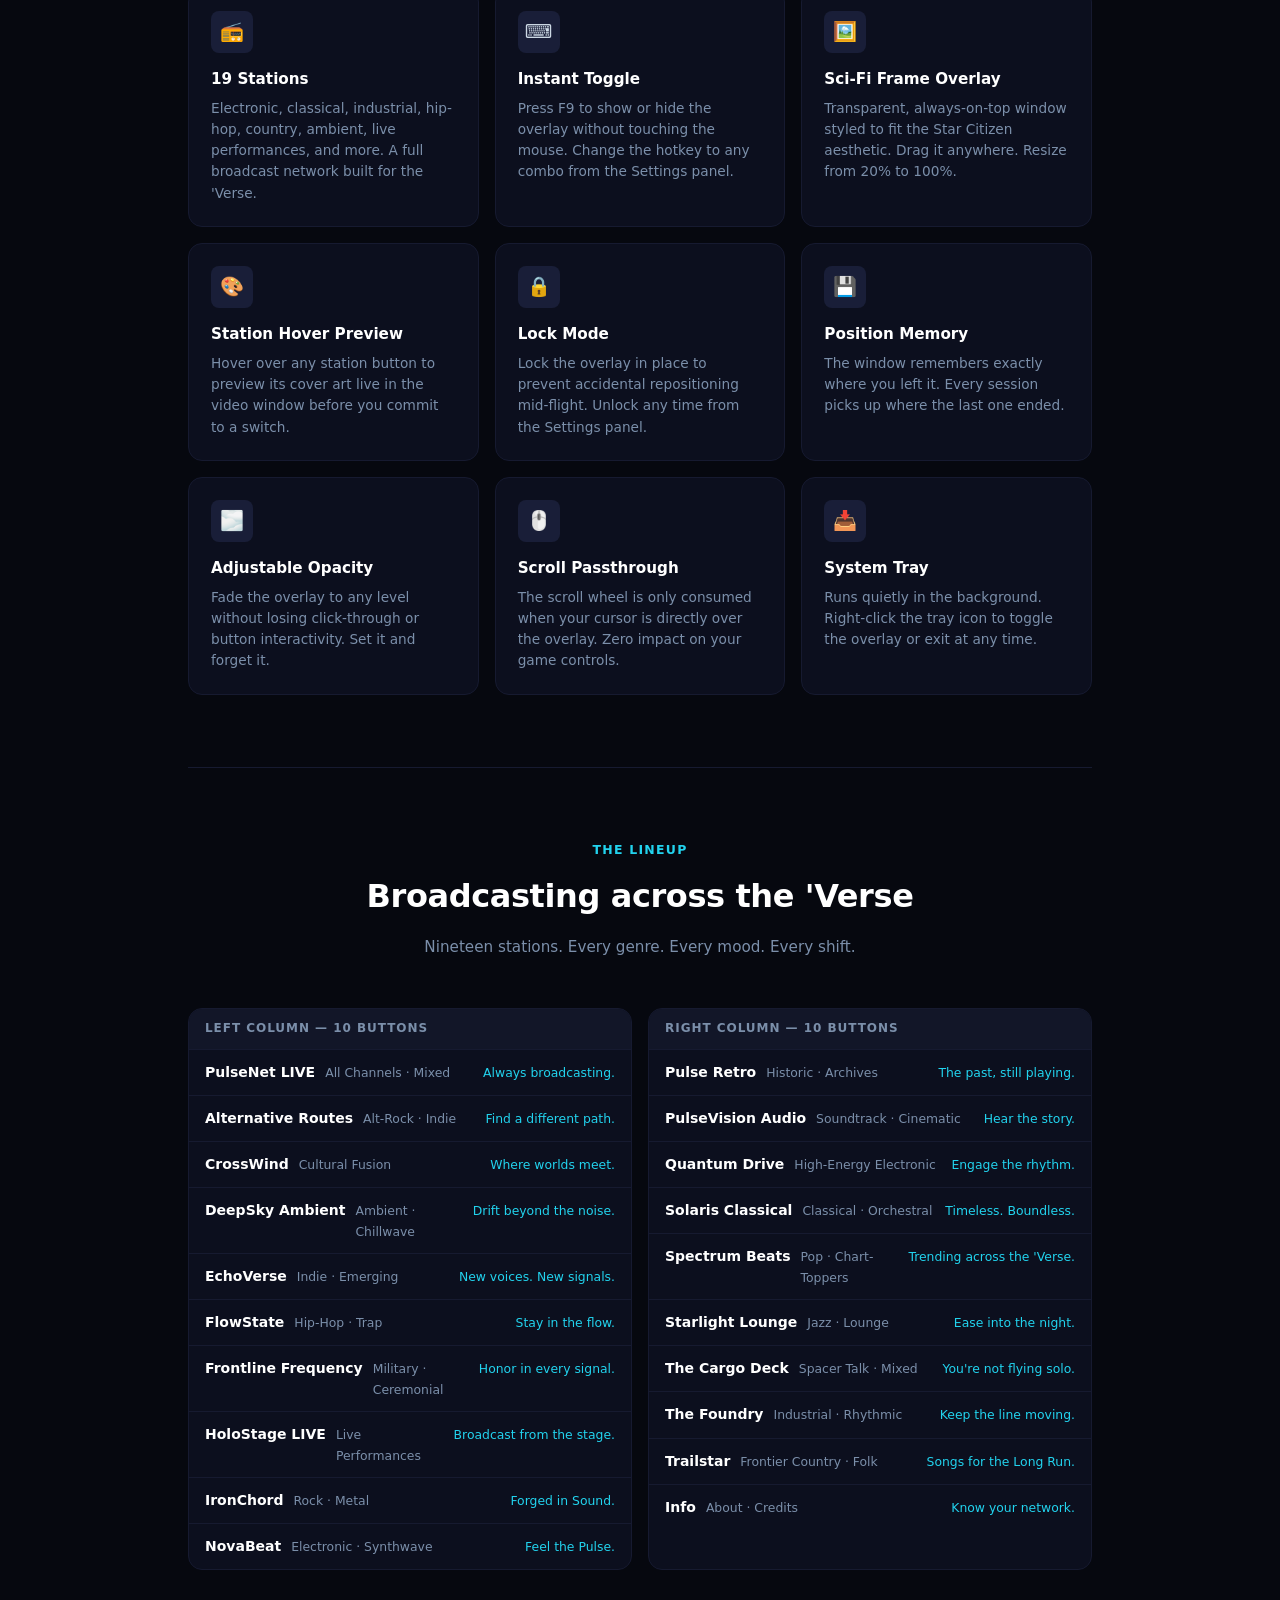
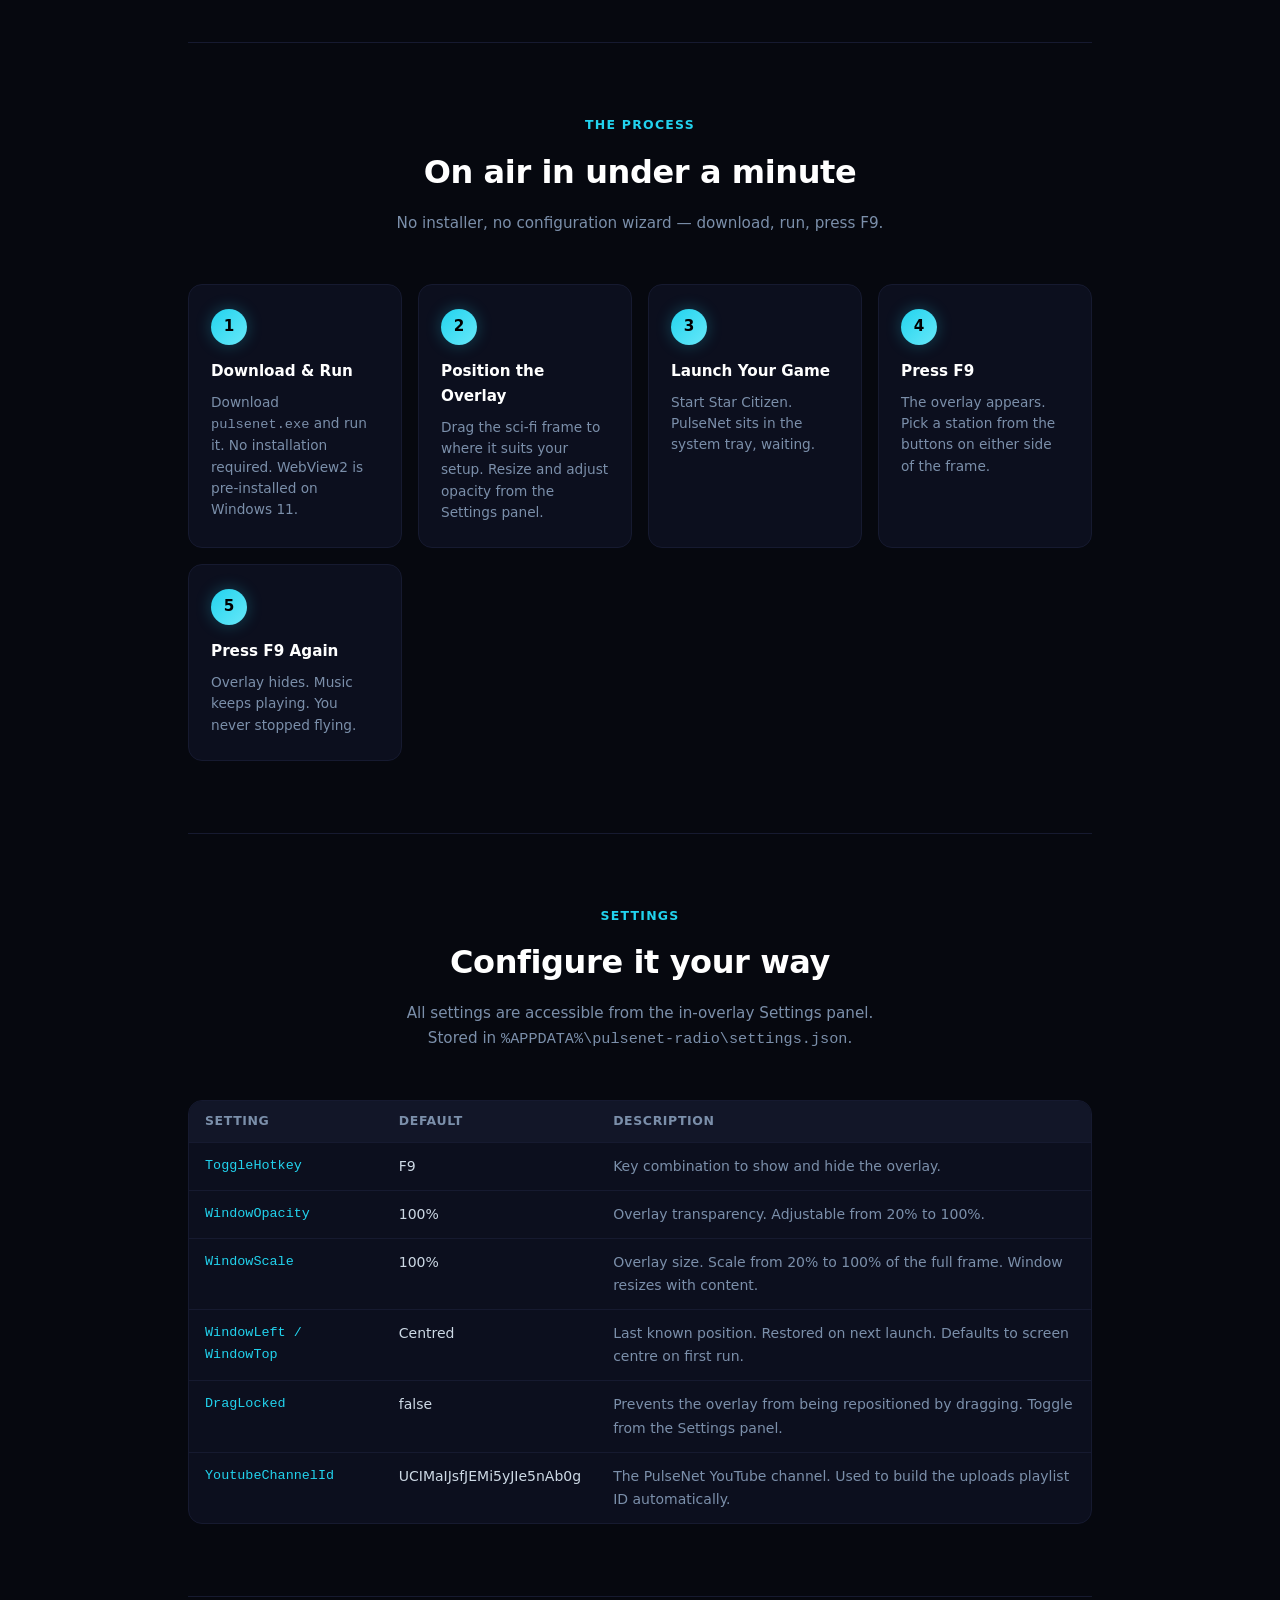
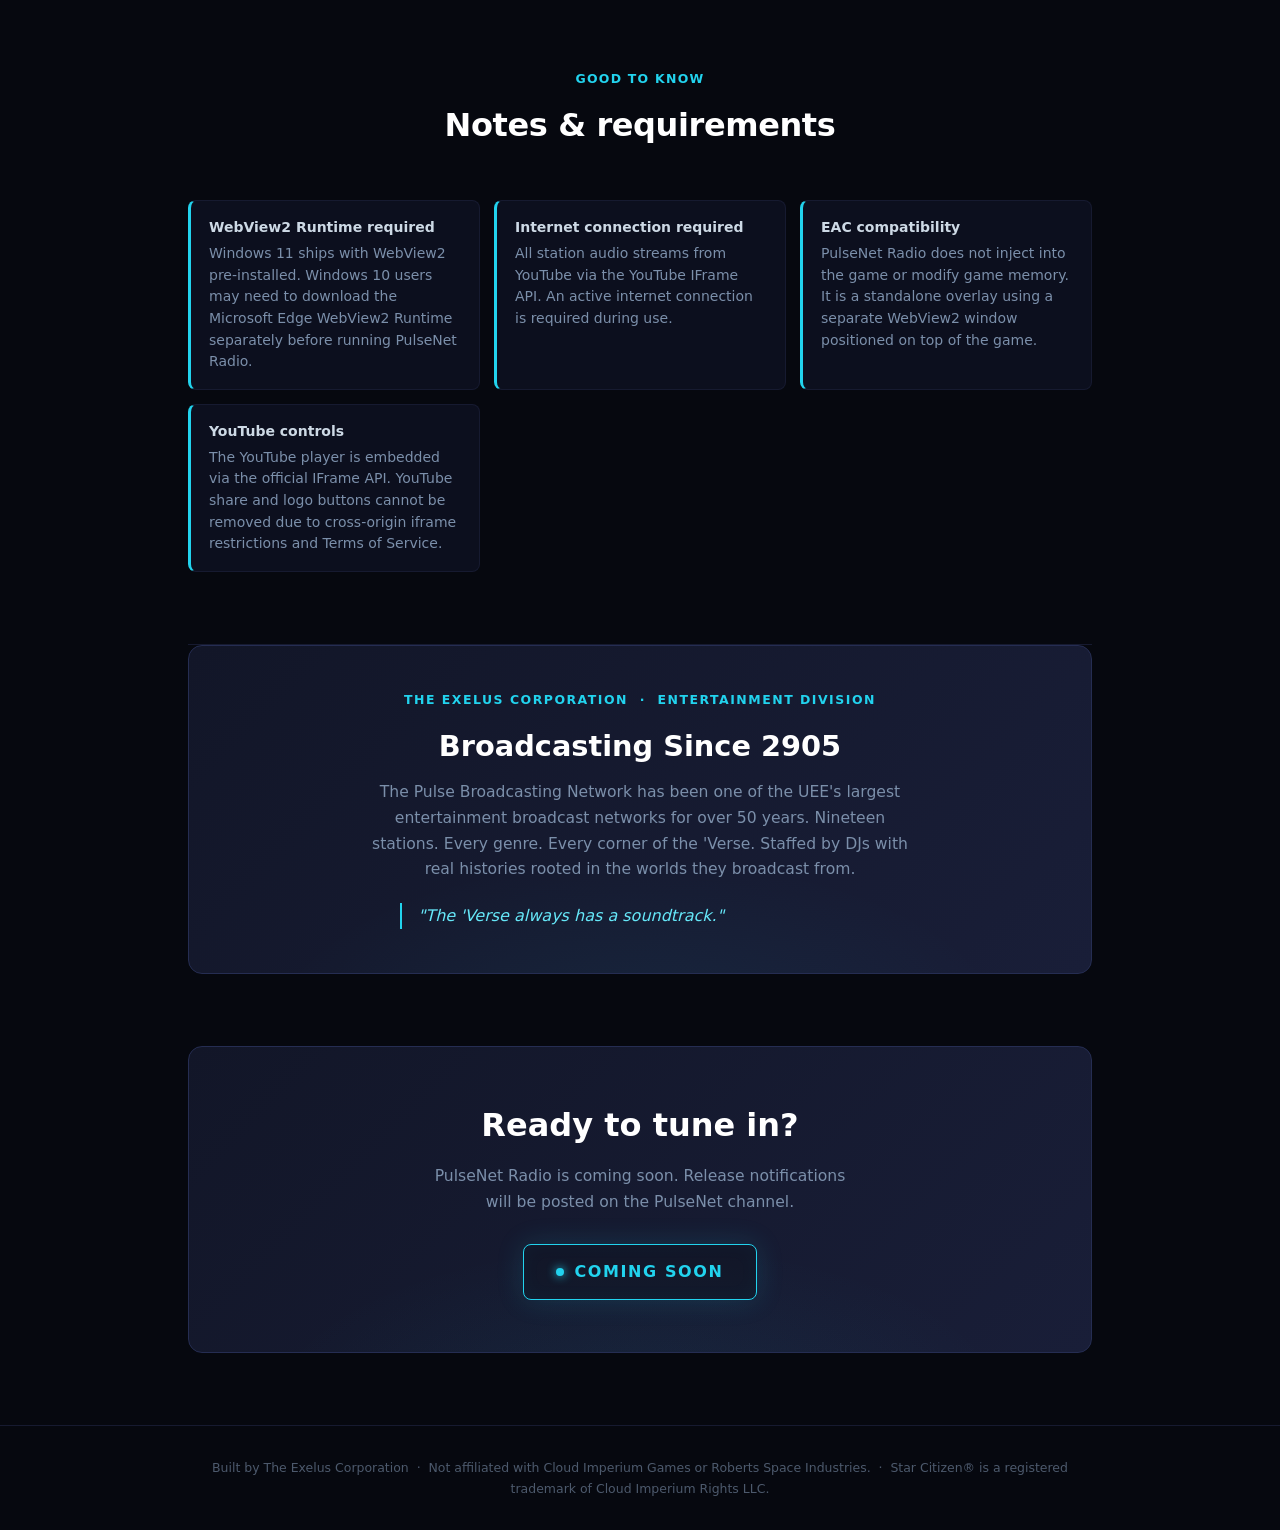
==== commit a6e90658: "docs: fix 18→19 station count, add Info row to sales page - Complete the station-count rename in doc" ====
--- a/docs/index.html
+++ b/docs/index.html
@@ -3,8 +3,8 @@
 <head>
   <meta charset="UTF-8" />
   <meta name="viewport" content="width=device-width, initial-scale=1.0" />
-  <title>PulseNet Radio — 18 Stations. One Overlay. The 'Verse Always Has a Soundtrack.</title>
-  <meta name="description" content="PulseNet Radio brings 18 curated stations directly into your Star Citizen session as a sci-fi overlay. No alt-tab. One keypress. Always broadcasting." />
+  <title>PulseNet Radio — 19 Stations. One Overlay. The 'Verse Always Has a Soundtrack.</title>
+  <meta name="description" content="PulseNet Radio brings 19 curated stations directly into your Star Citizen session as a sci-fi overlay. No alt-tab. One keypress. Always broadcasting." />
   <style>
     *, *::before, *::after { box-sizing: border-box; margin: 0; padding: 0; }
 
@@ -518,8 +518,6 @@
         <li><a href="#features">Features</a></li>
         <li><a href="#stations">Stations</a></li>
         <li><a href="#how-it-works">How It Works</a></li>
-        <li><a href="#source">Source</a></li>
-        <li><a href="https://github.com/Diftic/pulsenet-radio" target="_blank">GitHub</a></li>
         <li><a class="nav-cta" href="#coming-soon">Coming Soon</a></li>
       </ul>
     </div>
@@ -533,7 +531,7 @@
         Star Citizen Companion &nbsp;·&nbsp; Free &amp; Open Source
       </div>
       <h1>
-        18 Stations. One Overlay.<br>
+        19 Stations. One Overlay.<br>
         <span class="highlight">The 'Verse Always Has a Soundtrack.</span>
       </h1>
       <p class="hero-sub">
@@ -545,12 +543,8 @@
           <span class="btn-dot"></span>
           Coming Soon
         </div>
-        <a class="btn-secondary" href="https://github.com/Diftic/pulsenet-radio" target="_blank">
-          <svg viewBox="0 0 16 16"><path d="M8 0C3.58 0 0 3.58 0 8c0 3.54 2.29 6.53 5.47 7.59.4.07.55-.17.55-.38 0-.19-.01-.82-.01-1.49-2.01.37-2.53-.49-2.69-.94-.09-.23-.48-.94-.82-1.13-.28-.15-.68-.52-.01-.53.63-.01 1.08.58 1.23.82.72 1.21 1.87.87 2.33.66.07-.52.28-.87.51-1.07-1.78-.2-3.64-.89-3.64-3.95 0-.87.31-1.59.82-2.15-.08-.2-.36-1.02.08-2.12 0 0 .67-.21 2.2.82.64-.18 1.32-.27 2-.27.68 0 1.36.09 2 .27 1.53-1.04 2.2-.82 2.2-.82.44 1.1.16 1.92.08 2.12.51.56.82 1.27.82 2.15 0 3.07-1.87 3.75-3.65 3.95.29.25.54.73.54 1.48 0 1.07-.01 1.93-.01 2.2 0 .21.15.46.55.38A8.013 8.013 0 0 0 16 8c0-4.42-3.58-8-8-8z"/></svg>
-          View on GitHub
-        </a>
-      </div>
-      <p class="hero-meta">Windows 10 / 11 &nbsp;·&nbsp; No installer &nbsp;·&nbsp; WebView2 required (pre-installed on Win 11)</p>
+      </div>
+      <p class="hero-meta">Windows 10 / 11 &nbsp;·&nbsp; No installation needed</p>
 
       <div class="hero-screenshot">
         <img src="preview.png" alt="PulseNet Radio overlay showing the sci-fi frame with station buttons and a track playing">
@@ -562,7 +556,7 @@
   <div class="stats-bar">
     <div class="stats-inner">
       <div class="stat">
-        <span class="stat-val">18</span>
+        <span class="stat-val">19</span>
         <span class="stat-lbl">Stations</span>
       </div>
       <div class="stat">
@@ -592,7 +586,7 @@
       <div class="feature-grid">
         <div class="feature-card">
           <div class="feat-icon">📻</div>
-          <h3>18 Curated Stations</h3>
+          <h3>19 Stations</h3>
           <p>Electronic, classical, industrial, hip-hop, country, ambient, live performances, and more. A full broadcast network built for the 'Verse.</p>
         </div>
         <div class="feature-card">
@@ -643,11 +637,16 @@
       <div class="section-header">
         <div class="section-eyebrow">The Lineup</div>
         <h2>Broadcasting across the 'Verse</h2>
-        <p>Eighteen stations. Every genre. Every mood. Every shift.</p>
+        <p>Nineteen stations. Every genre. Every mood. Every shift.</p>
       </div>
       <div class="station-table-wrap">
         <div class="station-col-card">
-          <div class="station-col-header">Left Column — L1 to L9</div>
+          <div class="station-col-header">Left Column — 10 Buttons</div>
+          <div class="station-row">
+            <span class="station-name">PulseNet LIVE</span>
+            <span class="station-genre">All Channels · Mixed</span>
+            <span class="station-tagline">Always broadcasting.</span>
+          </div>
           <div class="station-row">
             <span class="station-name">Alternative Routes</span>
             <span class="station-genre">Alt-Rock · Indie</span>
@@ -695,7 +694,7 @@
           </div>
         </div>
         <div class="station-col-card">
-          <div class="station-col-header">Right Column — R1 to R9</div>
+          <div class="station-col-header">Right Column — 10 Buttons</div>
           <div class="station-row">
             <span class="station-name">Pulse Retro</span>
             <span class="station-genre">Historic · Archives</span>
@@ -740,6 +739,11 @@
             <span class="station-name">Trailstar</span>
             <span class="station-genre">Frontier Country · Folk</span>
             <span class="station-tagline">Songs for the Long Run.</span>
+          </div>
+          <div class="station-row">
+            <span class="station-name">Info</span>
+            <span class="station-genre">About · Credits</span>
+            <span class="station-tagline">Know your network.</span>
           </div>
         </div>
       </div>
@@ -869,7 +873,7 @@
       <h2>Broadcasting Since 2905</h2>
       <p>
         The Pulse Broadcasting Network has been one of the UEE's largest entertainment broadcast
-        networks for over 50 years. Eighteen stations. Every genre. Every corner of the 'Verse.
+        networks for over 50 years. Nineteen stations. Every genre. Every corner of the 'Verse.
         Staffed by DJs with real histories rooted in the worlds they broadcast from.
       </p>
       <blockquote>
@@ -877,34 +881,13 @@
       </blockquote>
     </div>
 
-    <!-- FROM SOURCE -->
-    <section id="source">
-      <div class="section-header">
-        <div class="section-eyebrow">Developers</div>
-        <h2>Run from source</h2>
-      </div>
-      <pre><code>git clone https://github.com/Diftic/pulsenet-radio
-cd pulsenet-radio
-dotnet build src/pulsenet.csproj
-dotnet run --project src/pulsenet.csproj</code></pre>
-      <p style="margin-top: 14px; color: var(--text-dim); font-size: 0.875rem;">
-        Requires .NET 9 SDK and Windows 10 / 11 x64.
-      </p>
-    </section>
-
     <!-- CTA BANNER -->
     <div class="cta-banner">
       <h2>Ready to tune in?</h2>
-      <p>PulseNet Radio is coming soon. Follow the GitHub repo for release notifications.</p>
-      <div style="display:flex; align-items:center; justify-content:center; gap:14px; flex-wrap:wrap;">
-        <div class="btn-coming-soon">
-          <span class="btn-dot"></span>
-          Coming Soon
-        </div>
-        <a class="btn-secondary" href="https://github.com/Diftic/pulsenet-radio" target="_blank">
-          <svg viewBox="0 0 16 16"><path d="M8 0C3.58 0 0 3.58 0 8c0 3.54 2.29 6.53 5.47 7.59.4.07.55-.17.55-.38 0-.19-.01-.82-.01-1.49-2.01.37-2.53-.49-2.69-.94-.09-.23-.48-.94-.82-1.13-.28-.15-.68-.52-.01-.53.63-.01 1.08.58 1.23.82.72 1.21 1.87.87 2.33.66.07-.52.28-.87.51-1.07-1.78-.2-3.64-.89-3.64-3.95 0-.87.31-1.59.82-2.15-.08-.2-.36-1.02.08-2.12 0 0 .67-.21 2.2.82.64-.18 1.32-.27 2-.27.68 0 1.36.09 2 .27 1.53-1.04 2.2-.82 2.2-.82.44 1.1.16 1.92.08 2.12.51.56.82 1.27.82 2.15 0 3.07-1.87 3.75-3.65 3.95.29.25.54.73.54 1.48 0 1.07-.01 1.93-.01 2.2 0 .21.15.46.55.38A8.013 8.013 0 0 0 16 8c0-4.42-3.58-8-8-8z"/></svg>
-          Watch on GitHub
-        </a>
+      <p>PulseNet Radio is coming soon. Release notifications will be posted on the PulseNet channel.</p>
+      <div class="btn-coming-soon">
+        <span class="btn-dot"></span>
+        Coming Soon
       </div>
     </div>
 
@@ -913,11 +896,6 @@
   <!-- FOOTER -->
   <footer>
     <div class="container">
-      <div class="footer-links">
-        <a href="https://github.com/Diftic/pulsenet-radio" target="_blank">GitHub</a>
-        <a href="https://github.com/Diftic/pulsenet-radio/releases" target="_blank">Releases</a>
-        <a href="https://github.com/Diftic/pulsenet-radio/issues" target="_blank">Report a Bug</a>
-      </div>
       <p class="footer-legal">
         Built by The Exelus Corporation
         &nbsp;·&nbsp;
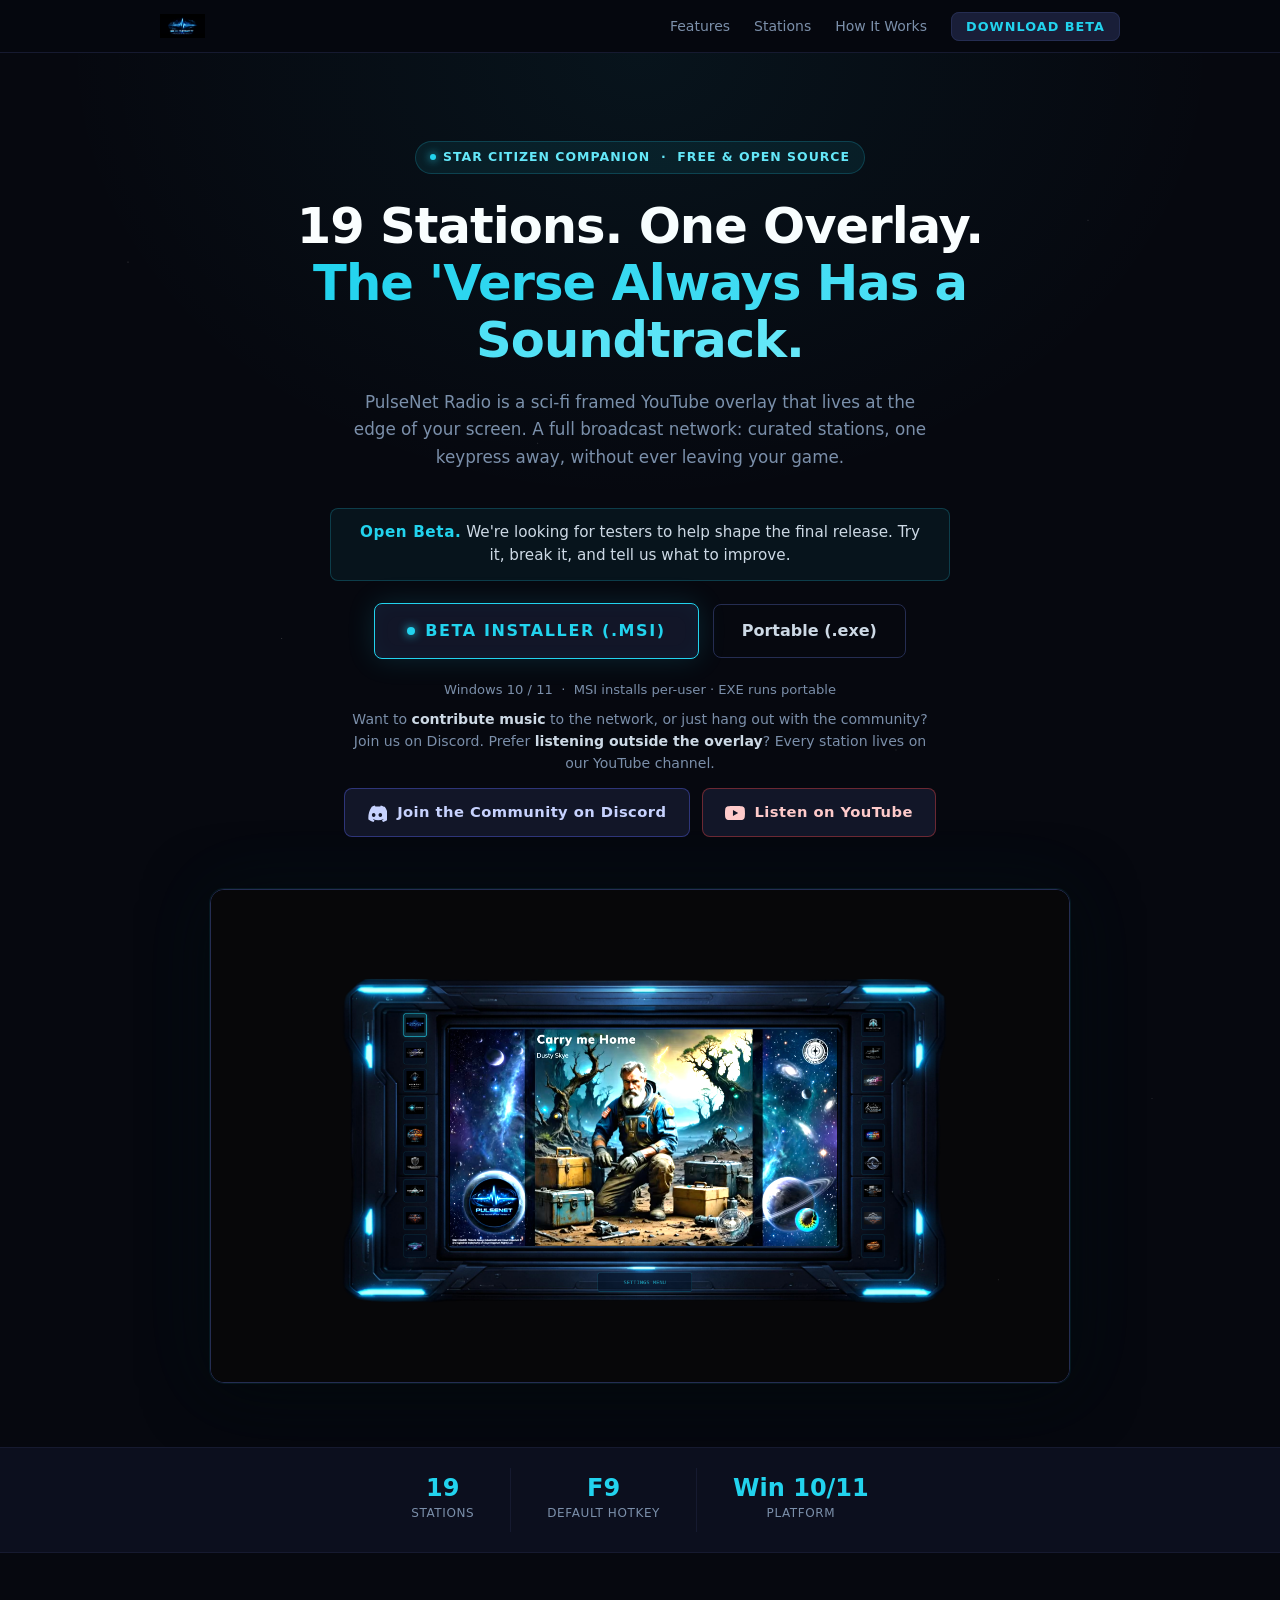
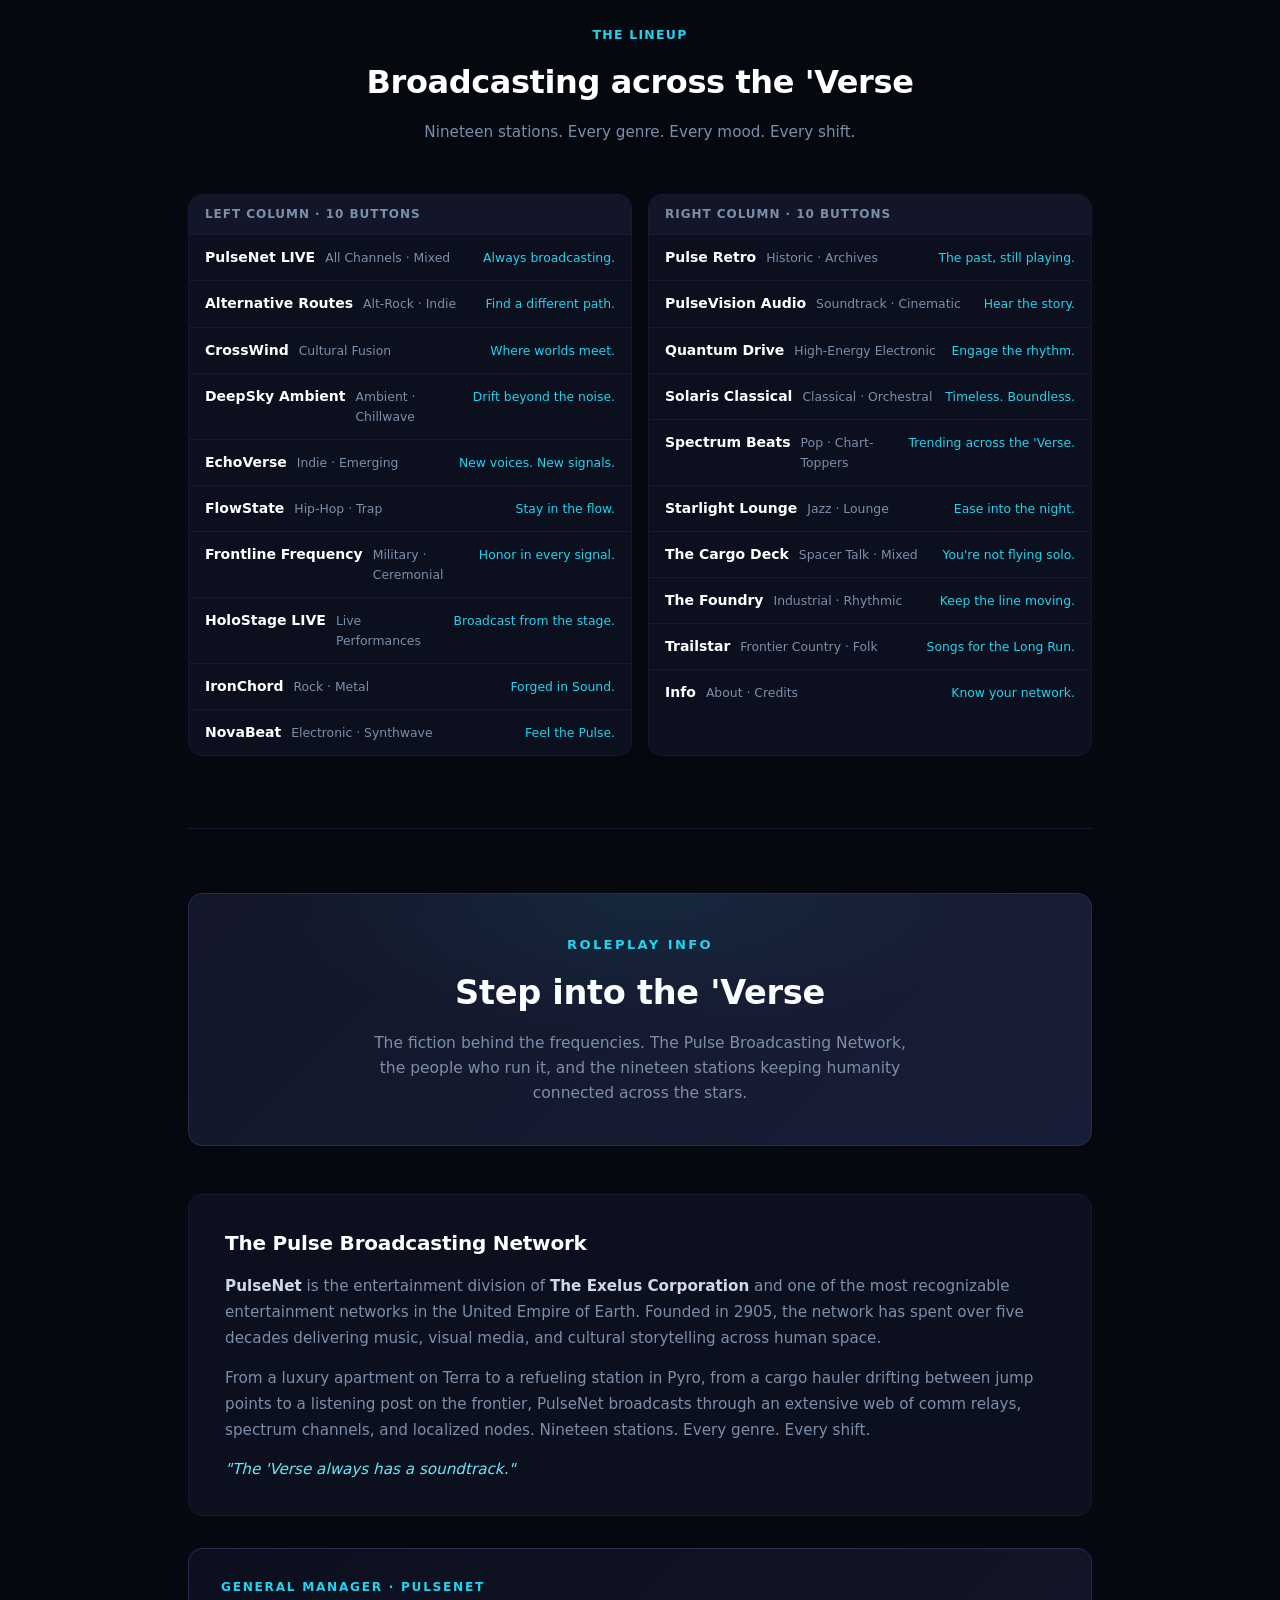
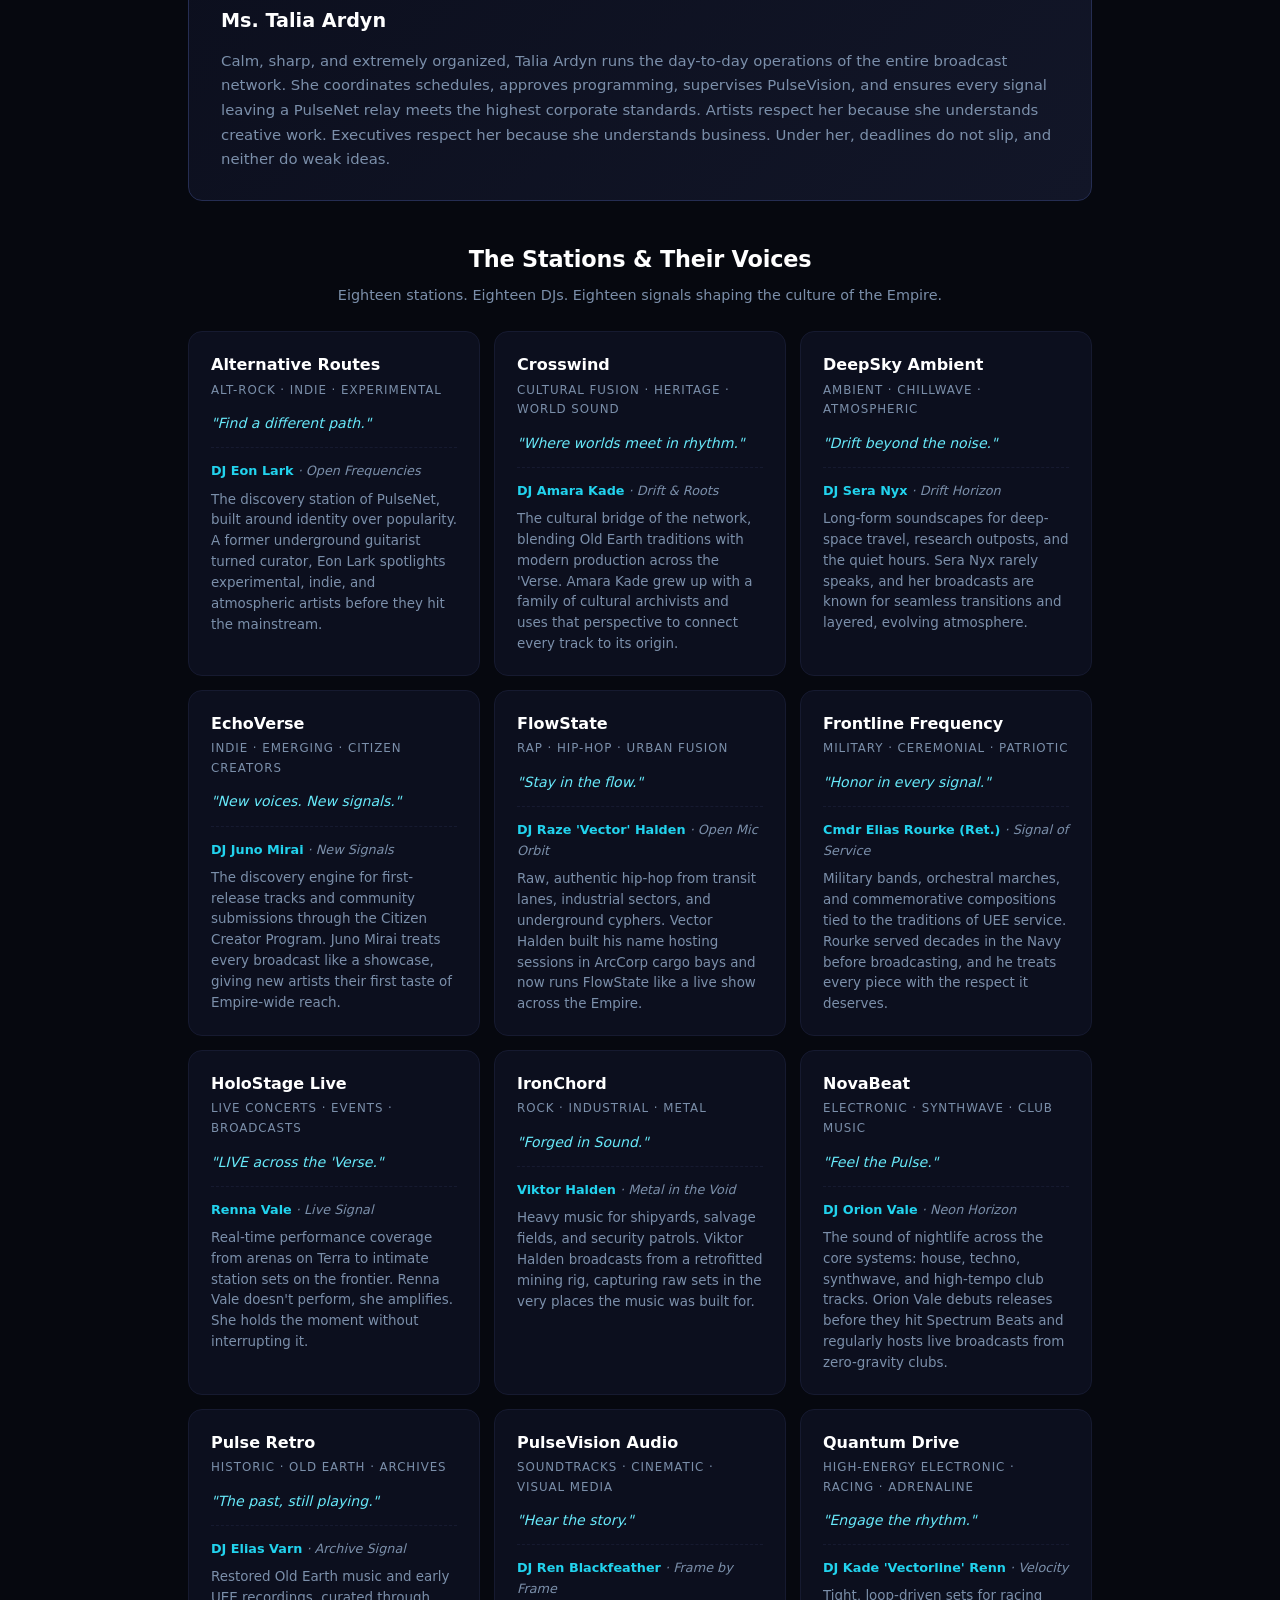
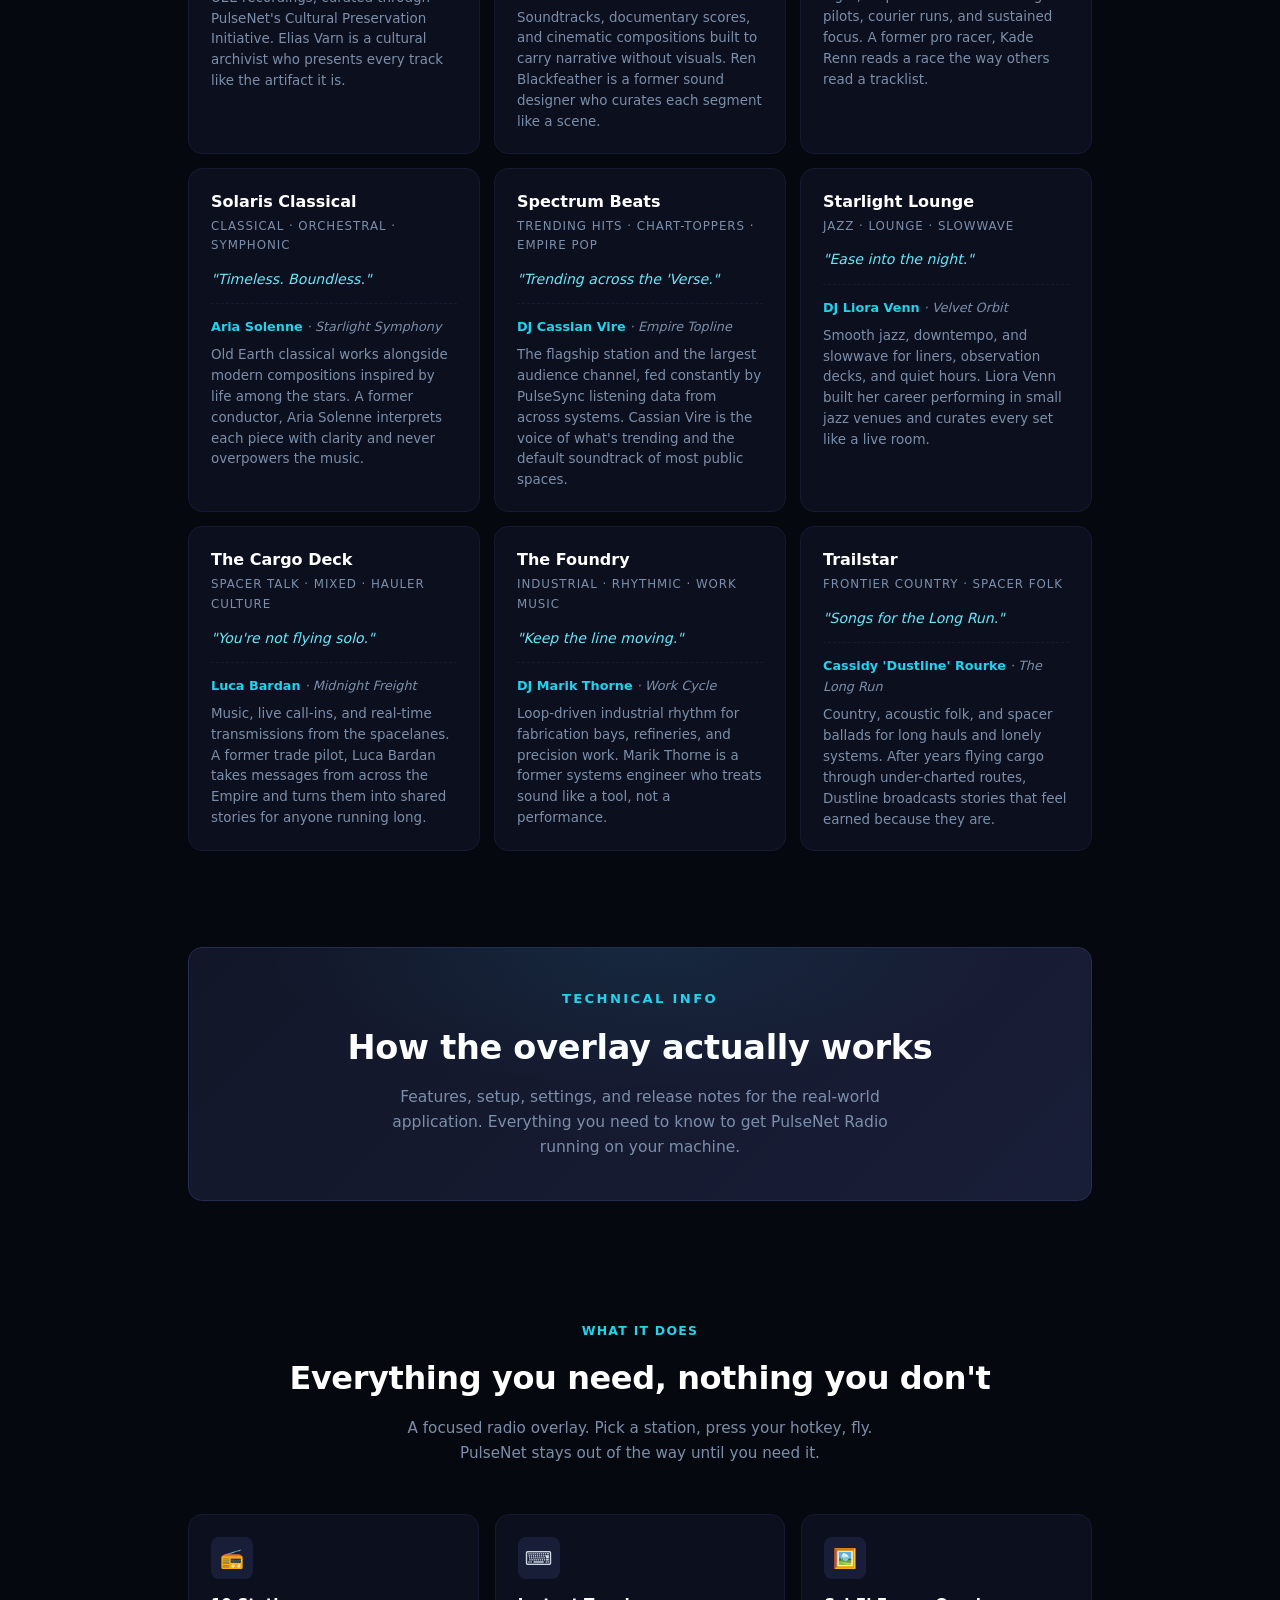
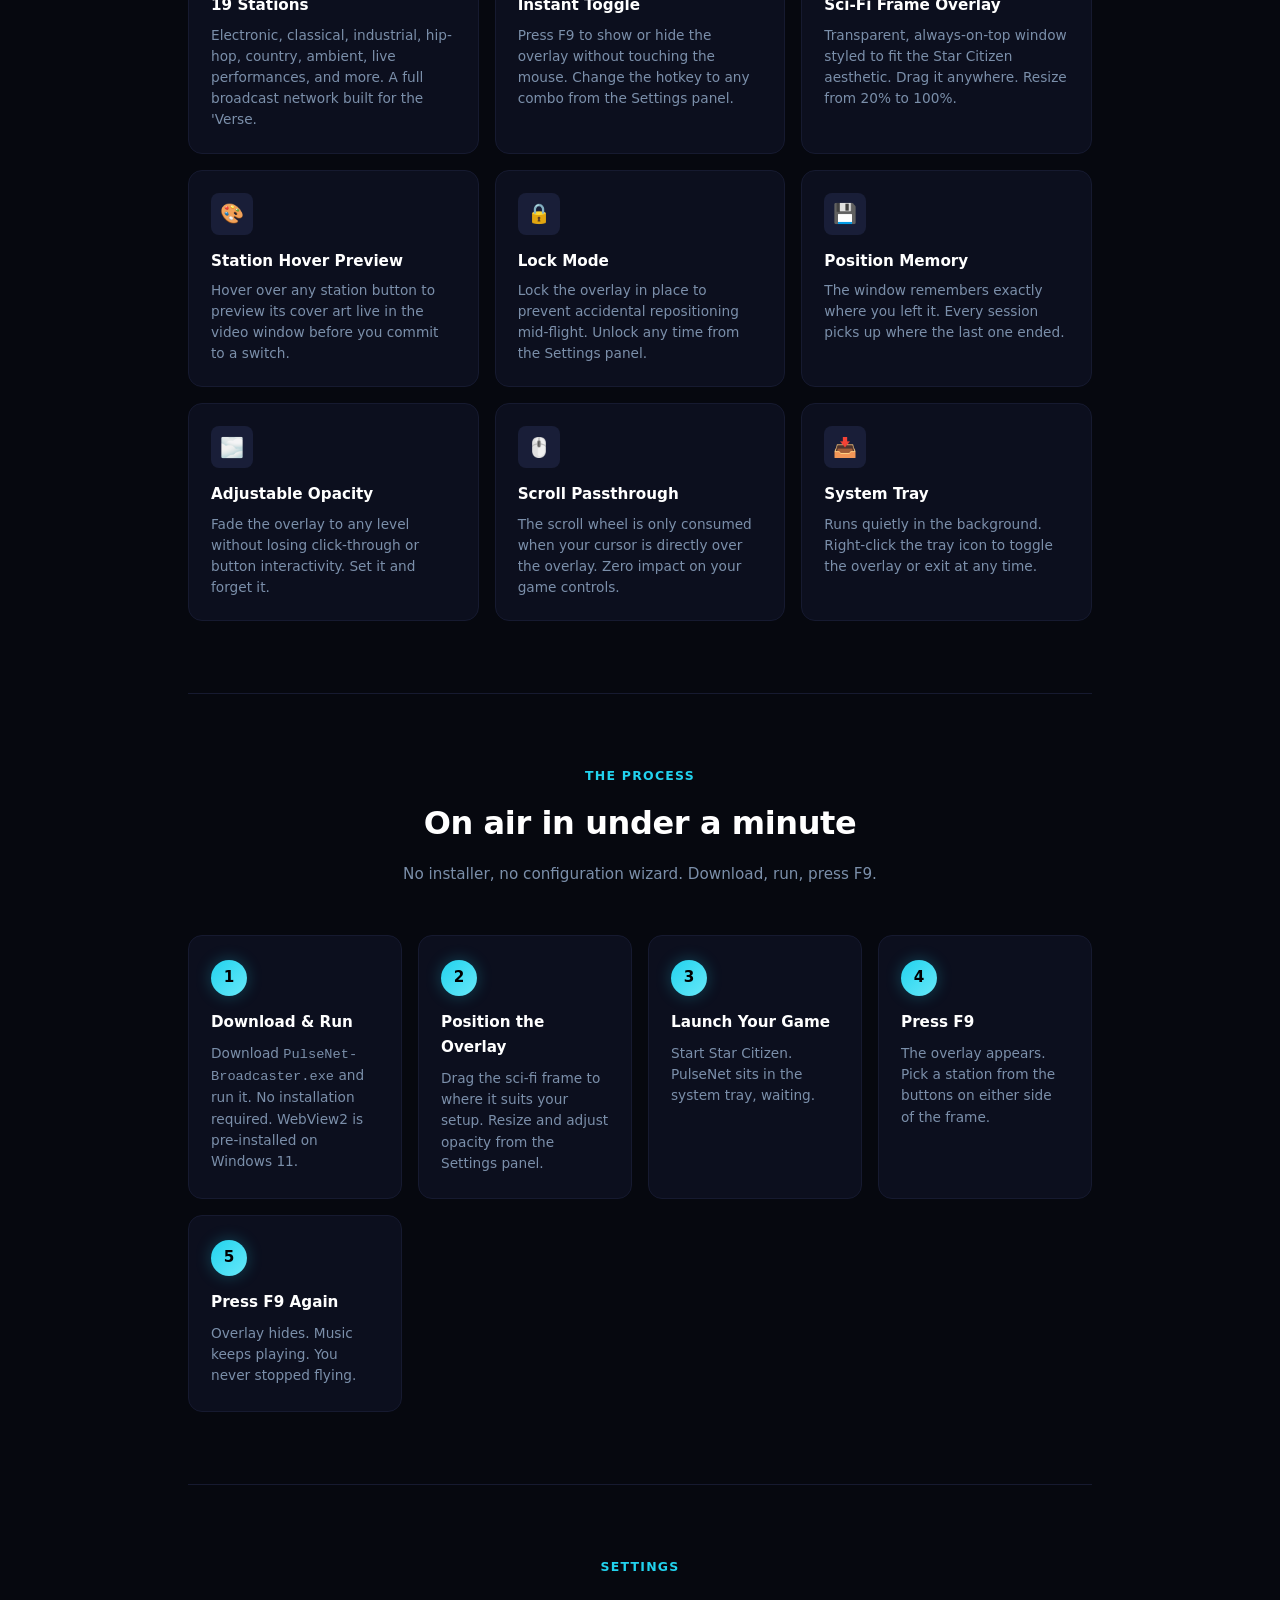
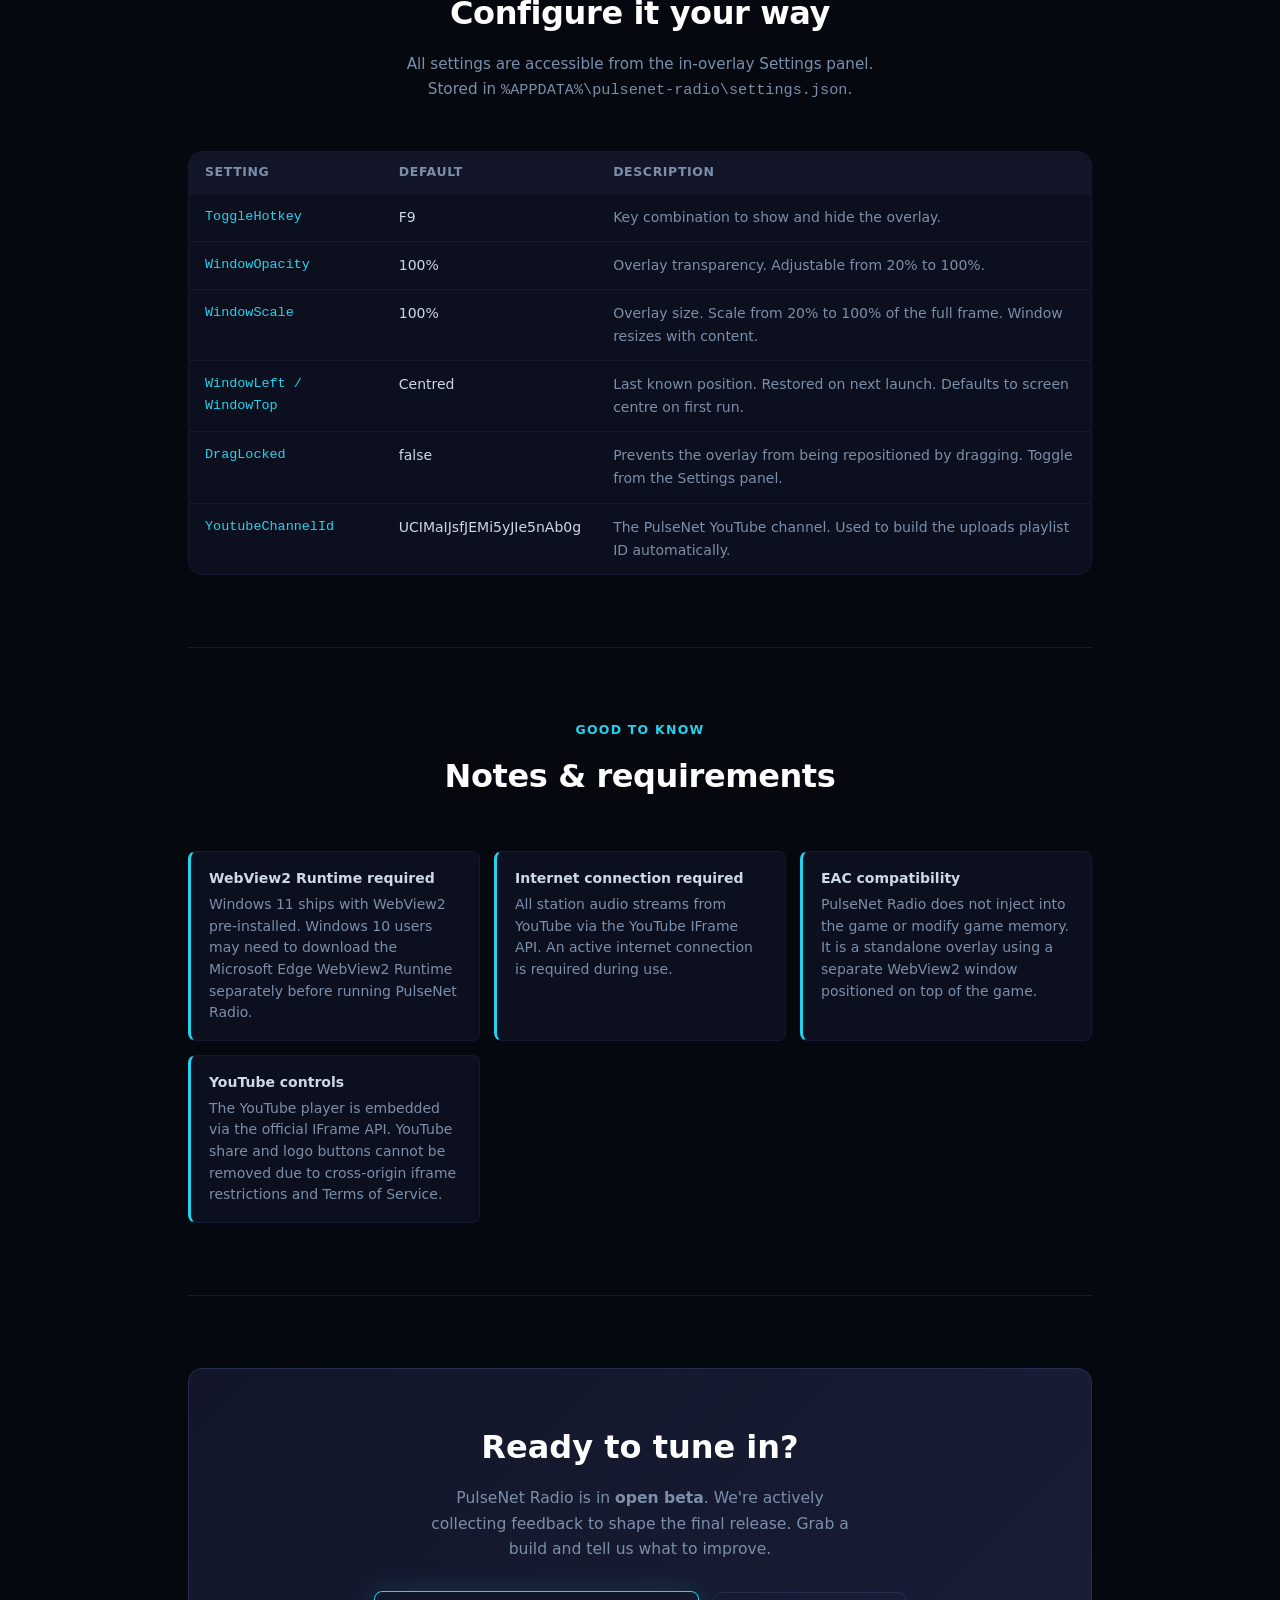
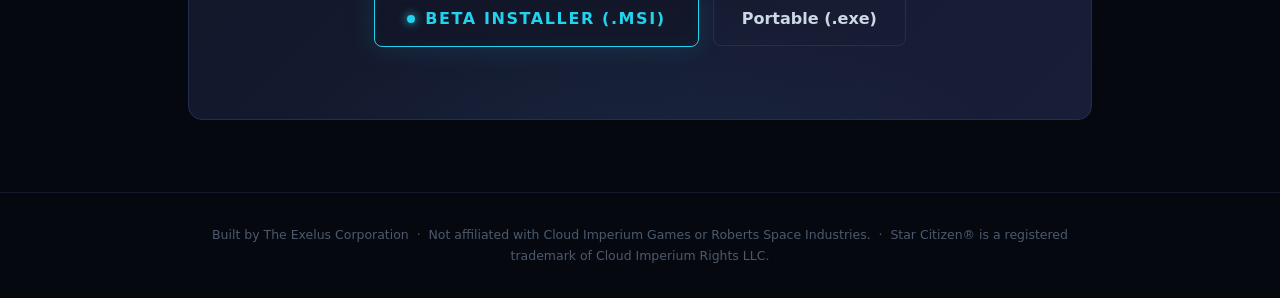
==== commit dedf6b87: "docs: restructure sales page with roleplay section and community buttons - Hero: add Discord (commun" ====
--- a/docs/index.html
+++ b/docs/index.html
@@ -3,7 +3,7 @@
 <head>
   <meta charset="UTF-8" />
   <meta name="viewport" content="width=device-width, initial-scale=1.0" />
-  <title>PulseNet Radio — 19 Stations. One Overlay. The 'Verse Always Has a Soundtrack.</title>
+  <title>PulseNet Radio · 19 Stations. One Overlay. The 'Verse Always Has a Soundtrack.</title>
   <meta name="description" content="PulseNet Radio brings 19 curated stations directly into your Star Citizen session as a sci-fi overlay. No alt-tab. One keypress. Always broadcasting." />
   <style>
     *, *::before, *::after { box-sizing: border-box; margin: 0; padding: 0; }
@@ -170,7 +170,7 @@
       flex-wrap: wrap;
       margin-bottom: 20px;
     }
-    .btn-coming-soon {
+    .btn-cta {
       display: inline-flex;
       align-items: center;
       gap: 10px;
@@ -184,10 +184,16 @@
       letter-spacing: .1em;
       text-transform: uppercase;
       box-shadow: 0 0 28px rgba(34, 211, 238, .15), inset 0 0 20px rgba(34, 211, 238, .04);
-      cursor: default;
       text-decoration: none;
-    }
-    .btn-coming-soon .btn-dot {
+      transition: background 0.15s, box-shadow 0.15s, transform 0.15s;
+    }
+    .btn-cta:hover {
+      background: rgba(34, 211, 238, .12);
+      box-shadow: 0 0 36px rgba(34, 211, 238, .28), inset 0 0 22px rgba(34, 211, 238, .06);
+      text-decoration: none;
+      transform: translateY(-1px);
+    }
+    .btn-cta .btn-dot {
       width: 8px; height: 8px;
       border-radius: 50%;
       background: var(--accent);
@@ -212,6 +218,18 @@
     .btn-secondary:hover { border-color: var(--accent); color: var(--accent); text-decoration: none; }
     .btn-secondary svg { width: 18px; height: 18px; fill: currentColor; flex-shrink: 0; }
     .hero-meta { font-size: 0.82rem; color: var(--text-dim); margin-top: 8px; }
+    .hero-beta-note {
+      max-width: 620px;
+      margin: 4px auto 22px;
+      padding: 12px 20px;
+      background: rgba(34, 211, 238, .06);
+      border: 1px solid rgba(34, 211, 238, .22);
+      border-radius: var(--radius);
+      color: var(--text);
+      font-size: 0.95rem;
+      line-height: 1.55;
+    }
+    .hero-beta-note strong { color: var(--accent); letter-spacing: 0.04em; }
 
     /* ── HERO SCREENSHOT ── */
     .hero-screenshot {
@@ -492,6 +510,216 @@
     .cta-banner h2 { font-size: clamp(1.4rem, 3vw, 2rem); font-weight: 700; color: #fff; margin-bottom: 12px; }
     .cta-banner p  { color: var(--text-dim); font-size: 0.975rem; max-width: 440px; margin: 0 auto 28px; }
 
+    /* ── COMMUNITY BUTTONS ── */
+    .community-caption {
+      font-size: 0.88rem;
+      color: var(--text-dim);
+      margin: 8px auto 14px;
+      max-width: 600px;
+      line-height: 1.55;
+    }
+    .community-caption strong { color: var(--text); font-weight: 600; }
+    .community-row {
+      display: flex;
+      align-items: center;
+      justify-content: center;
+      gap: 12px;
+      flex-wrap: wrap;
+      margin: 0 0 8px;
+    }
+    .btn-community {
+      display: inline-flex;
+      align-items: center;
+      gap: 10px;
+      background: var(--surface2);
+      border: 1px solid var(--border-lt);
+      color: var(--text);
+      font-weight: 600;
+      font-size: 0.92rem;
+      padding: 11px 22px;
+      border-radius: var(--radius);
+      letter-spacing: .03em;
+      text-decoration: none;
+      transition: border-color .15s, background .15s, color .15s, transform .15s, box-shadow .15s;
+    }
+    .btn-community:hover { text-decoration: none; transform: translateY(-1px); }
+    .btn-community svg { width: 20px; height: 20px; fill: currentColor; flex-shrink: 0; }
+    .btn-discord { color: #c7d2fe; border-color: rgba(88, 101, 242, 0.4); }
+    .btn-discord:hover {
+      color: #fff;
+      background: rgba(88, 101, 242, 0.16);
+      border-color: #5865f2;
+      box-shadow: 0 0 22px rgba(88, 101, 242, 0.18);
+    }
+    .btn-youtube { color: #fecaca; border-color: rgba(239, 68, 68, 0.4); }
+    .btn-youtube:hover {
+      color: #fff;
+      background: rgba(239, 68, 68, 0.14);
+      border-color: #ef4444;
+      box-shadow: 0 0 22px rgba(239, 68, 68, 0.18);
+    }
+
+    /* ── RP SECTION BANNERS ── */
+    .rp-banner {
+      margin: 64px 0 48px;
+      padding: 40px 40px;
+      text-align: center;
+      background: linear-gradient(135deg, var(--surface2) 0%, var(--surface3) 100%);
+      border: 1px solid var(--border-lt);
+      border-radius: var(--radius-lg);
+      position: relative;
+      overflow: hidden;
+    }
+    .rp-banner::before {
+      content: "";
+      position: absolute;
+      inset: 0;
+      background: radial-gradient(ellipse 60% 80% at 50% 0%, rgba(34, 211, 238, .08) 0%, transparent 70%);
+      pointer-events: none;
+    }
+    .rp-banner-label {
+      font-size: 0.82rem;
+      font-weight: 700;
+      color: var(--accent);
+      text-transform: uppercase;
+      letter-spacing: .18em;
+      margin-bottom: 10px;
+    }
+    .rp-banner h2 {
+      font-size: clamp(1.6rem, 3.2vw, 2.1rem);
+      font-weight: 700;
+      color: #fff;
+      margin-bottom: 10px;
+      letter-spacing: -.3px;
+    }
+    .rp-banner p {
+      color: var(--text-dim);
+      max-width: 560px;
+      margin: 0 auto;
+      font-size: 0.97rem;
+      line-height: 1.6;
+    }
+
+    /* ── RP INTRO BLOCK ── */
+    .rp-intro {
+      background: var(--surface);
+      border: 1px solid var(--border);
+      border-radius: var(--radius-lg);
+      padding: 32px 36px;
+      margin-bottom: 32px;
+    }
+    .rp-intro h3 {
+      color: #fff;
+      font-size: 1.25rem;
+      font-weight: 700;
+      margin-bottom: 14px;
+      letter-spacing: -.2px;
+    }
+    .rp-intro p {
+      color: var(--text-dim);
+      font-size: 0.95rem;
+      line-height: 1.7;
+      margin-bottom: 14px;
+    }
+    .rp-intro p:last-child { margin-bottom: 0; }
+    .rp-intro em { color: var(--accent-lt); font-style: italic; }
+    .rp-intro strong { color: var(--text); font-weight: 700; }
+
+    /* ── GM SPOTLIGHT ── */
+    .rp-gm {
+      background: linear-gradient(135deg, var(--surface) 0%, var(--surface2) 100%);
+      border: 1px solid var(--border-lt);
+      border-radius: var(--radius-lg);
+      padding: 28px 32px;
+      margin-bottom: 40px;
+    }
+    .rp-gm-tag {
+      font-size: 0.76rem;
+      font-weight: 700;
+      color: var(--accent);
+      text-transform: uppercase;
+      letter-spacing: .14em;
+      margin-bottom: 8px;
+    }
+    .rp-gm h3 {
+      color: #fff;
+      font-size: 1.2rem;
+      font-weight: 700;
+      margin-bottom: 12px;
+    }
+    .rp-gm p {
+      color: var(--text-dim);
+      font-size: 0.93rem;
+      line-height: 1.65;
+    }
+
+    /* ── RP STATION LORE CARDS ── */
+    .rp-stations-header {
+      text-align: center;
+      margin: 8px 0 24px;
+    }
+    .rp-stations-header h3 {
+      color: #fff;
+      font-size: 1.4rem;
+      font-weight: 700;
+      margin-bottom: 6px;
+      letter-spacing: -.2px;
+    }
+    .rp-stations-header p {
+      color: var(--text-dim);
+      font-size: 0.9rem;
+    }
+    .rp-station-grid {
+      display: grid;
+      grid-template-columns: repeat(auto-fill, minmax(280px, 1fr));
+      gap: 14px;
+    }
+    .rp-card {
+      background: var(--surface);
+      border: 1px solid var(--border);
+      border-radius: var(--radius-lg);
+      padding: 20px 22px;
+      transition: border-color .2s, background .2s, transform .2s;
+    }
+    .rp-card:hover {
+      border-color: var(--border-lt);
+      background: var(--surface2);
+      transform: translateY(-2px);
+    }
+    .rp-card-title {
+      font-size: 1rem;
+      font-weight: 700;
+      color: #fff;
+      margin-bottom: 2px;
+    }
+    .rp-card-genre {
+      font-size: 0.74rem;
+      color: var(--text-dim);
+      text-transform: uppercase;
+      letter-spacing: .08em;
+      margin-bottom: 12px;
+    }
+    .rp-card-tagline {
+      font-size: 0.88rem;
+      font-style: italic;
+      color: var(--accent-lt);
+      margin-bottom: 12px;
+      padding-bottom: 12px;
+      border-bottom: 1px dashed var(--border);
+    }
+    .rp-card-dj {
+      font-size: 0.8rem;
+      color: var(--text);
+      margin-bottom: 8px;
+    }
+    .rp-card-dj strong { color: var(--accent); font-weight: 700; }
+    .rp-card-dj .rp-show { color: var(--text-dim); font-style: italic; }
+    .rp-card-blurb {
+      font-size: 0.84rem;
+      color: var(--text-dim);
+      line-height: 1.55;
+    }
+
     /* ── FOOTER ── */
     footer { border-top: 1px solid var(--border); padding: 32px 28px; text-align: center; }
     .footer-links {
@@ -518,13 +746,13 @@
         <li><a href="#features">Features</a></li>
         <li><a href="#stations">Stations</a></li>
         <li><a href="#how-it-works">How It Works</a></li>
-        <li><a class="nav-cta" href="#coming-soon">Coming Soon</a></li>
+        <li><a class="nav-cta" href="#download">Download Beta</a></li>
       </ul>
     </div>
   </nav>
 
   <!-- HERO -->
-  <div class="hero" id="coming-soon">
+  <div class="hero" id="download">
     <div class="container">
       <div class="hero-eyebrow">
         <span class="dot"></span>
@@ -536,15 +764,37 @@
       </h1>
       <p class="hero-sub">
         PulseNet Radio is a sci-fi framed YouTube overlay that lives at the edge of your screen.
-        A full broadcast network — curated stations, one keypress away — without ever leaving your game.
+        A full broadcast network: curated stations, one keypress away, without ever leaving your game.
+      </p>
+      <p class="hero-beta-note">
+        <strong>Open Beta.</strong> We're looking for testers to help shape the final release.
+        Try it, break it, and tell us what to improve.
       </p>
       <div class="hero-actions">
-        <div class="btn-coming-soon">
+        <a class="btn-cta" href="https://github.com/Diftic/pulsenet-radio/releases/latest/download/PulseNet-Setup.msi">
           <span class="btn-dot"></span>
-          Coming Soon
-        </div>
-      </div>
-      <p class="hero-meta">Windows 10 / 11 &nbsp;·&nbsp; No installation needed</p>
+          BETA Installer (.msi)
+        </a>
+        <a class="btn-secondary" href="https://github.com/Diftic/pulsenet-radio/releases/latest/download/PulseNet-Broadcaster.exe">
+          Portable (.exe)
+        </a>
+      </div>
+      <p class="hero-meta">Windows 10 / 11 &nbsp;·&nbsp; MSI installs per-user · EXE runs portable</p>
+
+      <p class="community-caption">
+        Want to <strong>contribute music</strong> to the network, or just hang out with the community? Join us on Discord.
+        Prefer <strong>listening outside the overlay</strong>? Every station lives on our YouTube channel.
+      </p>
+      <div class="community-row">
+        <a class="btn-community btn-discord" href="https://discord.gg/Vxn7kzzWGJ" target="_blank" rel="noopener">
+          <svg viewBox="0 0 24 24" aria-hidden="true"><path d="M20.317 4.369A19.791 19.791 0 0016.558 3c-.212.378-.46.89-.63 1.295a18.27 18.27 0 00-5.856 0C9.902 3.889 9.648 3.378 9.436 3a19.79 19.79 0 00-3.76 1.369C2.15 9.623 1.27 14.747 1.71 19.797a19.95 19.95 0 006.031 3.044 14.73 14.73 0 001.283-2.082 12.93 12.93 0 01-2.021-.968c.17-.124.335-.253.495-.386 3.91 1.795 8.146 1.795 12.013 0 .162.133.327.262.495.386a12.87 12.87 0 01-2.024.969 14.55 14.55 0 001.283 2.08 19.92 19.92 0 006.034-3.043c.516-5.85-.873-10.927-3.982-15.428zM8.02 16.83c-1.182 0-2.157-1.089-2.157-2.425 0-1.337.955-2.426 2.157-2.426 1.203 0 2.178 1.09 2.157 2.426 0 1.336-.954 2.425-2.157 2.425zm7.975 0c-1.182 0-2.157-1.089-2.157-2.425 0-1.337.955-2.426 2.157-2.426 1.203 0 2.178 1.09 2.157 2.426 0 1.336-.954 2.425-2.157 2.425z"/></svg>
+          Join the Community on Discord
+        </a>
+        <a class="btn-community btn-youtube" href="https://www.youtube.com/@PulseNetLIVE" target="_blank" rel="noopener">
+          <svg viewBox="0 0 24 24" aria-hidden="true"><path d="M23.498 6.186a3.016 3.016 0 00-2.122-2.136C19.505 3.545 12 3.545 12 3.545s-7.505 0-9.377.505A3.017 3.017 0 00.502 6.186C0 8.07 0 12 0 12s0 3.93.502 5.814a3.016 3.016 0 002.122 2.136c1.871.505 9.376.505 9.376.505s7.505 0 9.377-.505a3.015 3.015 0 002.122-2.136C24 15.93 24 12 24 12s0-3.93-.502-5.814zM9.545 15.568V8.432L15.818 12l-6.273 3.568z"/></svg>
+          Listen on YouTube
+        </a>
+      </div>
 
       <div class="hero-screenshot">
         <img src="preview.png" alt="PulseNet Radio overlay showing the sci-fi frame with station buttons and a track playing">
@@ -564,10 +814,6 @@
         <span class="stat-lbl">Default Hotkey</span>
       </div>
       <div class="stat">
-        <span class="stat-val">50+</span>
-        <span class="stat-lbl">Years on Air</span>
-      </div>
-      <div class="stat">
         <span class="stat-val">Win 10/11</span>
         <span class="stat-lbl">Platform</span>
       </div>
@@ -575,6 +821,317 @@
   </div>
 
   <div class="container">
+
+    <!-- STATIONS (moved up: sits directly under the hero screenshot + stats bar) -->
+    <section id="stations">
+      <div class="section-header">
+        <div class="section-eyebrow">The Lineup</div>
+        <h2>Broadcasting across the 'Verse</h2>
+        <p>Nineteen stations. Every genre. Every mood. Every shift.</p>
+      </div>
+      <div class="station-table-wrap">
+        <div class="station-col-card">
+          <div class="station-col-header">Left Column · 10 Buttons</div>
+          <div class="station-row">
+            <span class="station-name">PulseNet LIVE</span>
+            <span class="station-genre">All Channels · Mixed</span>
+            <span class="station-tagline">Always broadcasting.</span>
+          </div>
+          <div class="station-row">
+            <span class="station-name">Alternative Routes</span>
+            <span class="station-genre">Alt-Rock · Indie</span>
+            <span class="station-tagline">Find a different path.</span>
+          </div>
+          <div class="station-row">
+            <span class="station-name">CrossWind</span>
+            <span class="station-genre">Cultural Fusion</span>
+            <span class="station-tagline">Where worlds meet.</span>
+          </div>
+          <div class="station-row">
+            <span class="station-name">DeepSky Ambient</span>
+            <span class="station-genre">Ambient · Chillwave</span>
+            <span class="station-tagline">Drift beyond the noise.</span>
+          </div>
+          <div class="station-row">
+            <span class="station-name">EchoVerse</span>
+            <span class="station-genre">Indie · Emerging</span>
+            <span class="station-tagline">New voices. New signals.</span>
+          </div>
+          <div class="station-row">
+            <span class="station-name">FlowState</span>
+            <span class="station-genre">Hip-Hop · Trap</span>
+            <span class="station-tagline">Stay in the flow.</span>
+          </div>
+          <div class="station-row">
+            <span class="station-name">Frontline Frequency</span>
+            <span class="station-genre">Military · Ceremonial</span>
+            <span class="station-tagline">Honor in every signal.</span>
+          </div>
+          <div class="station-row">
+            <span class="station-name">HoloStage LIVE</span>
+            <span class="station-genre">Live Performances</span>
+            <span class="station-tagline">Broadcast from the stage.</span>
+          </div>
+          <div class="station-row">
+            <span class="station-name">IronChord</span>
+            <span class="station-genre">Rock · Metal</span>
+            <span class="station-tagline">Forged in Sound.</span>
+          </div>
+          <div class="station-row">
+            <span class="station-name">NovaBeat</span>
+            <span class="station-genre">Electronic · Synthwave</span>
+            <span class="station-tagline">Feel the Pulse.</span>
+          </div>
+        </div>
+        <div class="station-col-card">
+          <div class="station-col-header">Right Column · 10 Buttons</div>
+          <div class="station-row">
+            <span class="station-name">Pulse Retro</span>
+            <span class="station-genre">Historic · Archives</span>
+            <span class="station-tagline">The past, still playing.</span>
+          </div>
+          <div class="station-row">
+            <span class="station-name">PulseVision Audio</span>
+            <span class="station-genre">Soundtrack · Cinematic</span>
+            <span class="station-tagline">Hear the story.</span>
+          </div>
+          <div class="station-row">
+            <span class="station-name">Quantum Drive</span>
+            <span class="station-genre">High-Energy Electronic</span>
+            <span class="station-tagline">Engage the rhythm.</span>
+          </div>
+          <div class="station-row">
+            <span class="station-name">Solaris Classical</span>
+            <span class="station-genre">Classical · Orchestral</span>
+            <span class="station-tagline">Timeless. Boundless.</span>
+          </div>
+          <div class="station-row">
+            <span class="station-name">Spectrum Beats</span>
+            <span class="station-genre">Pop · Chart-Toppers</span>
+            <span class="station-tagline">Trending across the 'Verse.</span>
+          </div>
+          <div class="station-row">
+            <span class="station-name">Starlight Lounge</span>
+            <span class="station-genre">Jazz · Lounge</span>
+            <span class="station-tagline">Ease into the night.</span>
+          </div>
+          <div class="station-row">
+            <span class="station-name">The Cargo Deck</span>
+            <span class="station-genre">Spacer Talk · Mixed</span>
+            <span class="station-tagline">You're not flying solo.</span>
+          </div>
+          <div class="station-row">
+            <span class="station-name">The Foundry</span>
+            <span class="station-genre">Industrial · Rhythmic</span>
+            <span class="station-tagline">Keep the line moving.</span>
+          </div>
+          <div class="station-row">
+            <span class="station-name">Trailstar</span>
+            <span class="station-genre">Frontier Country · Folk</span>
+            <span class="station-tagline">Songs for the Long Run.</span>
+          </div>
+          <div class="station-row">
+            <span class="station-name">Info</span>
+            <span class="station-genre">About · Credits</span>
+            <span class="station-tagline">Know your network.</span>
+          </div>
+        </div>
+      </div>
+    </section>
+
+    <!-- ROLEPLAY INFO BANNER -->
+    <div class="rp-banner" id="roleplay">
+      <div class="rp-banner-label">Roleplay Info</div>
+      <h2>Step into the 'Verse</h2>
+      <p>The fiction behind the frequencies. The Pulse Broadcasting Network, the people who run it, and the nineteen stations keeping humanity connected across the stars.</p>
+    </div>
+
+    <!-- ROLEPLAY CONTENT -->
+    <section id="rp-content" style="border-bottom: none; padding: 0 0 32px;">
+
+      <!-- Network Overview -->
+      <div class="rp-intro">
+        <h3>The Pulse Broadcasting Network</h3>
+        <p>
+          <strong>PulseNet</strong> is the entertainment division of <strong>The Exelus Corporation</strong> and one of the most recognizable entertainment networks in the United Empire of Earth. Founded in 2905, the network has spent over five decades delivering music, visual media, and cultural storytelling across human space.
+        </p>
+        <p>
+          From a luxury apartment on Terra to a refueling station in Pyro, from a cargo hauler drifting between jump points to a listening post on the frontier, PulseNet broadcasts through an extensive web of comm relays, spectrum channels, and localized nodes. Nineteen stations. Every genre. Every shift.
+        </p>
+        <p>
+          <em>"The 'Verse always has a soundtrack."</em>
+        </p>
+      </div>
+
+      <!-- GM Spotlight -->
+      <div class="rp-gm">
+        <div class="rp-gm-tag">General Manager · PulseNet</div>
+        <h3>Ms. Talia Ardyn</h3>
+        <p>
+          Calm, sharp, and extremely organized, Talia Ardyn runs the day-to-day operations of the entire broadcast network. She coordinates schedules, approves programming, supervises PulseVision, and ensures every signal leaving a PulseNet relay meets the highest corporate standards. Artists respect her because she understands creative work. Executives respect her because she understands business. Under her, deadlines do not slip, and neither do weak ideas.
+        </p>
+      </div>
+
+      <!-- Station Lore Cards -->
+      <div class="rp-stations-header">
+        <h3>The Stations &amp; Their Voices</h3>
+        <p>Eighteen stations. Eighteen DJs. Eighteen signals shaping the culture of the Empire.</p>
+      </div>
+      <div class="rp-station-grid">
+
+        <div class="rp-card">
+          <div class="rp-card-title">Alternative Routes</div>
+          <div class="rp-card-genre">Alt-Rock · Indie · Experimental</div>
+          <div class="rp-card-tagline">"Find a different path."</div>
+          <div class="rp-card-dj"><strong>DJ Eon Lark</strong> <span class="rp-show">· Open Frequencies</span></div>
+          <p class="rp-card-blurb">The discovery station of PulseNet, built around identity over popularity. A former underground guitarist turned curator, Eon Lark spotlights experimental, indie, and atmospheric artists before they hit the mainstream.</p>
+        </div>
+
+        <div class="rp-card">
+          <div class="rp-card-title">Crosswind</div>
+          <div class="rp-card-genre">Cultural Fusion · Heritage · World Sound</div>
+          <div class="rp-card-tagline">"Where worlds meet in rhythm."</div>
+          <div class="rp-card-dj"><strong>DJ Amara Kade</strong> <span class="rp-show">· Drift &amp; Roots</span></div>
+          <p class="rp-card-blurb">The cultural bridge of the network, blending Old Earth traditions with modern production across the 'Verse. Amara Kade grew up with a family of cultural archivists and uses that perspective to connect every track to its origin.</p>
+        </div>
+
+        <div class="rp-card">
+          <div class="rp-card-title">DeepSky Ambient</div>
+          <div class="rp-card-genre">Ambient · Chillwave · Atmospheric</div>
+          <div class="rp-card-tagline">"Drift beyond the noise."</div>
+          <div class="rp-card-dj"><strong>DJ Sera Nyx</strong> <span class="rp-show">· Drift Horizon</span></div>
+          <p class="rp-card-blurb">Long-form soundscapes for deep-space travel, research outposts, and the quiet hours. Sera Nyx rarely speaks, and her broadcasts are known for seamless transitions and layered, evolving atmosphere.</p>
+        </div>
+
+        <div class="rp-card">
+          <div class="rp-card-title">EchoVerse</div>
+          <div class="rp-card-genre">Indie · Emerging · Citizen Creators</div>
+          <div class="rp-card-tagline">"New voices. New signals."</div>
+          <div class="rp-card-dj"><strong>DJ Juno Mirai</strong> <span class="rp-show">· New Signals</span></div>
+          <p class="rp-card-blurb">The discovery engine for first-release tracks and community submissions through the Citizen Creator Program. Juno Mirai treats every broadcast like a showcase, giving new artists their first taste of Empire-wide reach.</p>
+        </div>
+
+        <div class="rp-card">
+          <div class="rp-card-title">FlowState</div>
+          <div class="rp-card-genre">Rap · Hip-Hop · Urban Fusion</div>
+          <div class="rp-card-tagline">"Stay in the flow."</div>
+          <div class="rp-card-dj"><strong>DJ Raze 'Vector' Halden</strong> <span class="rp-show">· Open Mic Orbit</span></div>
+          <p class="rp-card-blurb">Raw, authentic hip-hop from transit lanes, industrial sectors, and underground cyphers. Vector Halden built his name hosting sessions in ArcCorp cargo bays and now runs FlowState like a live show across the Empire.</p>
+        </div>
+
+        <div class="rp-card">
+          <div class="rp-card-title">Frontline Frequency</div>
+          <div class="rp-card-genre">Military · Ceremonial · Patriotic</div>
+          <div class="rp-card-tagline">"Honor in every signal."</div>
+          <div class="rp-card-dj"><strong>Cmdr Elias Rourke (Ret.)</strong> <span class="rp-show">· Signal of Service</span></div>
+          <p class="rp-card-blurb">Military bands, orchestral marches, and commemorative compositions tied to the traditions of UEE service. Rourke served decades in the Navy before broadcasting, and he treats every piece with the respect it deserves.</p>
+        </div>
+
+        <div class="rp-card">
+          <div class="rp-card-title">HoloStage Live</div>
+          <div class="rp-card-genre">Live Concerts · Events · Broadcasts</div>
+          <div class="rp-card-tagline">"LIVE across the 'Verse."</div>
+          <div class="rp-card-dj"><strong>Renna Vale</strong> <span class="rp-show">· Live Signal</span></div>
+          <p class="rp-card-blurb">Real-time performance coverage from arenas on Terra to intimate station sets on the frontier. Renna Vale doesn't perform, she amplifies. She holds the moment without interrupting it.</p>
+        </div>
+
+        <div class="rp-card">
+          <div class="rp-card-title">IronChord</div>
+          <div class="rp-card-genre">Rock · Industrial · Metal</div>
+          <div class="rp-card-tagline">"Forged in Sound."</div>
+          <div class="rp-card-dj"><strong>Viktor Halden</strong> <span class="rp-show">· Metal in the Void</span></div>
+          <p class="rp-card-blurb">Heavy music for shipyards, salvage fields, and security patrols. Viktor Halden broadcasts from a retrofitted mining rig, capturing raw sets in the very places the music was built for.</p>
+        </div>
+
+        <div class="rp-card">
+          <div class="rp-card-title">NovaBeat</div>
+          <div class="rp-card-genre">Electronic · Synthwave · Club Music</div>
+          <div class="rp-card-tagline">"Feel the Pulse."</div>
+          <div class="rp-card-dj"><strong>DJ Orion Vale</strong> <span class="rp-show">· Neon Horizon</span></div>
+          <p class="rp-card-blurb">The sound of nightlife across the core systems: house, techno, synthwave, and high-tempo club tracks. Orion Vale debuts releases before they hit Spectrum Beats and regularly hosts live broadcasts from zero-gravity clubs.</p>
+        </div>
+
+        <div class="rp-card">
+          <div class="rp-card-title">Pulse Retro</div>
+          <div class="rp-card-genre">Historic · Old Earth · Archives</div>
+          <div class="rp-card-tagline">"The past, still playing."</div>
+          <div class="rp-card-dj"><strong>DJ Elias Varn</strong> <span class="rp-show">· Archive Signal</span></div>
+          <p class="rp-card-blurb">Restored Old Earth music and early UEE recordings, curated through PulseNet's Cultural Preservation Initiative. Elias Varn is a cultural archivist who presents every track like the artifact it is.</p>
+        </div>
+
+        <div class="rp-card">
+          <div class="rp-card-title">PulseVision Audio</div>
+          <div class="rp-card-genre">Soundtracks · Cinematic · Visual Media</div>
+          <div class="rp-card-tagline">"Hear the story."</div>
+          <div class="rp-card-dj"><strong>DJ Ren Blackfeather</strong> <span class="rp-show">· Frame by Frame</span></div>
+          <p class="rp-card-blurb">Soundtracks, documentary scores, and cinematic compositions built to carry narrative without visuals. Ren Blackfeather is a former sound designer who curates each segment like a scene.</p>
+        </div>
+
+        <div class="rp-card">
+          <div class="rp-card-title">Quantum Drive</div>
+          <div class="rp-card-genre">High-Energy Electronic · Racing · Adrenaline</div>
+          <div class="rp-card-tagline">"Engage the rhythm."</div>
+          <div class="rp-card-dj"><strong>DJ Kade 'Vectorline' Renn</strong> <span class="rp-show">· Velocity</span></div>
+          <p class="rp-card-blurb">Tight, loop-driven sets for racing pilots, courier runs, and sustained focus. A former pro racer, Kade Renn reads a race the way others read a tracklist.</p>
+        </div>
+
+        <div class="rp-card">
+          <div class="rp-card-title">Solaris Classical</div>
+          <div class="rp-card-genre">Classical · Orchestral · Symphonic</div>
+          <div class="rp-card-tagline">"Timeless. Boundless."</div>
+          <div class="rp-card-dj"><strong>Aria Solenne</strong> <span class="rp-show">· Starlight Symphony</span></div>
+          <p class="rp-card-blurb">Old Earth classical works alongside modern compositions inspired by life among the stars. A former conductor, Aria Solenne interprets each piece with clarity and never overpowers the music.</p>
+        </div>
+
+        <div class="rp-card">
+          <div class="rp-card-title">Spectrum Beats</div>
+          <div class="rp-card-genre">Trending Hits · Chart-Toppers · Empire Pop</div>
+          <div class="rp-card-tagline">"Trending across the 'Verse."</div>
+          <div class="rp-card-dj"><strong>DJ Cassian Vire</strong> <span class="rp-show">· Empire Topline</span></div>
+          <p class="rp-card-blurb">The flagship station and the largest audience channel, fed constantly by PulseSync listening data from across systems. Cassian Vire is the voice of what's trending and the default soundtrack of most public spaces.</p>
+        </div>
+
+        <div class="rp-card">
+          <div class="rp-card-title">Starlight Lounge</div>
+          <div class="rp-card-genre">Jazz · Lounge · Slowwave</div>
+          <div class="rp-card-tagline">"Ease into the night."</div>
+          <div class="rp-card-dj"><strong>DJ Liora Venn</strong> <span class="rp-show">· Velvet Orbit</span></div>
+          <p class="rp-card-blurb">Smooth jazz, downtempo, and slowwave for liners, observation decks, and quiet hours. Liora Venn built her career performing in small jazz venues and curates every set like a live room.</p>
+        </div>
+
+        <div class="rp-card">
+          <div class="rp-card-title">The Cargo Deck</div>
+          <div class="rp-card-genre">Spacer Talk · Mixed · Hauler Culture</div>
+          <div class="rp-card-tagline">"You're not flying solo."</div>
+          <div class="rp-card-dj"><strong>Luca Bardan</strong> <span class="rp-show">· Midnight Freight</span></div>
+          <p class="rp-card-blurb">Music, live call-ins, and real-time transmissions from the spacelanes. A former trade pilot, Luca Bardan takes messages from across the Empire and turns them into shared stories for anyone running long.</p>
+        </div>
+
+        <div class="rp-card">
+          <div class="rp-card-title">The Foundry</div>
+          <div class="rp-card-genre">Industrial · Rhythmic · Work Music</div>
+          <div class="rp-card-tagline">"Keep the line moving."</div>
+          <div class="rp-card-dj"><strong>DJ Marik Thorne</strong> <span class="rp-show">· Work Cycle</span></div>
+          <p class="rp-card-blurb">Loop-driven industrial rhythm for fabrication bays, refineries, and precision work. Marik Thorne is a former systems engineer who treats sound like a tool, not a performance.</p>
+        </div>
+
+        <div class="rp-card">
+          <div class="rp-card-title">Trailstar</div>
+          <div class="rp-card-genre">Frontier Country · Spacer Folk</div>
+          <div class="rp-card-tagline">"Songs for the Long Run."</div>
+          <div class="rp-card-dj"><strong>Cassidy 'Dustline' Rourke</strong> <span class="rp-show">· The Long Run</span></div>
+          <p class="rp-card-blurb">Country, acoustic folk, and spacer ballads for long hauls and lonely systems. After years flying cargo through under-charted routes, Dustline broadcasts stories that feel earned because they are.</p>
+        </div>
+
+      </div>
+    </section>
+
+    <!-- TECHNICAL INFO BANNER -->
+    <div class="rp-banner" id="technical">
+      <div class="rp-banner-label">Technical Info</div>
+      <h2>How the overlay actually works</h2>
+      <p>Features, setup, settings, and release notes for the real-world application. Everything you need to know to get PulseNet Radio running on your machine.</p>
+    </div>
 
     <!-- FEATURES -->
     <section id="features">
@@ -632,135 +1189,18 @@
       </div>
     </section>
 
-    <!-- STATIONS -->
-    <section id="stations">
-      <div class="section-header">
-        <div class="section-eyebrow">The Lineup</div>
-        <h2>Broadcasting across the 'Verse</h2>
-        <p>Nineteen stations. Every genre. Every mood. Every shift.</p>
-      </div>
-      <div class="station-table-wrap">
-        <div class="station-col-card">
-          <div class="station-col-header">Left Column — 10 Buttons</div>
-          <div class="station-row">
-            <span class="station-name">PulseNet LIVE</span>
-            <span class="station-genre">All Channels · Mixed</span>
-            <span class="station-tagline">Always broadcasting.</span>
-          </div>
-          <div class="station-row">
-            <span class="station-name">Alternative Routes</span>
-            <span class="station-genre">Alt-Rock · Indie</span>
-            <span class="station-tagline">Find a different path.</span>
-          </div>
-          <div class="station-row">
-            <span class="station-name">CrossWind</span>
-            <span class="station-genre">Cultural Fusion</span>
-            <span class="station-tagline">Where worlds meet.</span>
-          </div>
-          <div class="station-row">
-            <span class="station-name">DeepSky Ambient</span>
-            <span class="station-genre">Ambient · Chillwave</span>
-            <span class="station-tagline">Drift beyond the noise.</span>
-          </div>
-          <div class="station-row">
-            <span class="station-name">EchoVerse</span>
-            <span class="station-genre">Indie · Emerging</span>
-            <span class="station-tagline">New voices. New signals.</span>
-          </div>
-          <div class="station-row">
-            <span class="station-name">FlowState</span>
-            <span class="station-genre">Hip-Hop · Trap</span>
-            <span class="station-tagline">Stay in the flow.</span>
-          </div>
-          <div class="station-row">
-            <span class="station-name">Frontline Frequency</span>
-            <span class="station-genre">Military · Ceremonial</span>
-            <span class="station-tagline">Honor in every signal.</span>
-          </div>
-          <div class="station-row">
-            <span class="station-name">HoloStage LIVE</span>
-            <span class="station-genre">Live Performances</span>
-            <span class="station-tagline">Broadcast from the stage.</span>
-          </div>
-          <div class="station-row">
-            <span class="station-name">IronChord</span>
-            <span class="station-genre">Rock · Metal</span>
-            <span class="station-tagline">Forged in Sound.</span>
-          </div>
-          <div class="station-row">
-            <span class="station-name">NovaBeat</span>
-            <span class="station-genre">Electronic · Synthwave</span>
-            <span class="station-tagline">Feel the Pulse.</span>
-          </div>
-        </div>
-        <div class="station-col-card">
-          <div class="station-col-header">Right Column — 10 Buttons</div>
-          <div class="station-row">
-            <span class="station-name">Pulse Retro</span>
-            <span class="station-genre">Historic · Archives</span>
-            <span class="station-tagline">The past, still playing.</span>
-          </div>
-          <div class="station-row">
-            <span class="station-name">PulseVision Audio</span>
-            <span class="station-genre">Soundtrack · Cinematic</span>
-            <span class="station-tagline">Hear the story.</span>
-          </div>
-          <div class="station-row">
-            <span class="station-name">Quantum Drive</span>
-            <span class="station-genre">High-Energy Electronic</span>
-            <span class="station-tagline">Engage the rhythm.</span>
-          </div>
-          <div class="station-row">
-            <span class="station-name">Solaris Classical</span>
-            <span class="station-genre">Classical · Orchestral</span>
-            <span class="station-tagline">Timeless. Boundless.</span>
-          </div>
-          <div class="station-row">
-            <span class="station-name">Spectrum Beats</span>
-            <span class="station-genre">Pop · Chart-Toppers</span>
-            <span class="station-tagline">Trending across the 'Verse.</span>
-          </div>
-          <div class="station-row">
-            <span class="station-name">Starlight Lounge</span>
-            <span class="station-genre">Jazz · Lounge</span>
-            <span class="station-tagline">Ease into the night.</span>
-          </div>
-          <div class="station-row">
-            <span class="station-name">The Cargo Deck</span>
-            <span class="station-genre">Spacer Talk · Mixed</span>
-            <span class="station-tagline">You're not flying solo.</span>
-          </div>
-          <div class="station-row">
-            <span class="station-name">The Foundry</span>
-            <span class="station-genre">Industrial · Rhythmic</span>
-            <span class="station-tagline">Keep the line moving.</span>
-          </div>
-          <div class="station-row">
-            <span class="station-name">Trailstar</span>
-            <span class="station-genre">Frontier Country · Folk</span>
-            <span class="station-tagline">Songs for the Long Run.</span>
-          </div>
-          <div class="station-row">
-            <span class="station-name">Info</span>
-            <span class="station-genre">About · Credits</span>
-            <span class="station-tagline">Know your network.</span>
-          </div>
-        </div>
-      </div>
-    </section>
-
     <!-- HOW IT WORKS -->
     <section id="how-it-works">
       <div class="section-header">
         <div class="section-eyebrow">The process</div>
         <h2>On air in under a minute</h2>
-        <p>No installer, no configuration wizard — download, run, press F9.</p>
+        <p>No installer, no configuration wizard. Download, run, press F9.</p>
       </div>
       <div class="steps">
         <div class="step-card">
           <div class="step-num">1</div>
           <h3>Download &amp; Run</h3>
-          <p>Download <code>pulsenet.exe</code> and run it. No installation required. WebView2 is pre-installed on Windows 11.</p>
+          <p>Download <code>PulseNet-Broadcaster.exe</code> and run it. No installation required. WebView2 is pre-installed on Windows 11.</p>
         </div>
         <div class="step-card">
           <div class="step-num">2</div>
@@ -867,27 +1307,18 @@
       </div>
     </section>
 
-    <!-- LORE -->
-    <div class="lore-banner">
-      <div class="lore-org">The Exelus Corporation &nbsp;·&nbsp; Entertainment Division</div>
-      <h2>Broadcasting Since 2905</h2>
-      <p>
-        The Pulse Broadcasting Network has been one of the UEE's largest entertainment broadcast
-        networks for over 50 years. Nineteen stations. Every genre. Every corner of the 'Verse.
-        Staffed by DJs with real histories rooted in the worlds they broadcast from.
-      </p>
-      <blockquote>
-        "The 'Verse always has a soundtrack."
-      </blockquote>
-    </div>
-
     <!-- CTA BANNER -->
     <div class="cta-banner">
       <h2>Ready to tune in?</h2>
-      <p>PulseNet Radio is coming soon. Release notifications will be posted on the PulseNet channel.</p>
-      <div class="btn-coming-soon">
-        <span class="btn-dot"></span>
-        Coming Soon
+      <p>PulseNet Radio is in <strong>open beta</strong>. We're actively collecting feedback to shape the final release. Grab a build and tell us what to improve.</p>
+      <div class="hero-actions">
+        <a class="btn-cta" href="https://github.com/Diftic/pulsenet-radio/releases/latest/download/PulseNet-Setup.msi">
+          <span class="btn-dot"></span>
+          BETA Installer (.msi)
+        </a>
+        <a class="btn-secondary" href="https://github.com/Diftic/pulsenet-radio/releases/latest/download/PulseNet-Broadcaster.exe">
+          Portable (.exe)
+        </a>
       </div>
     </div>
 
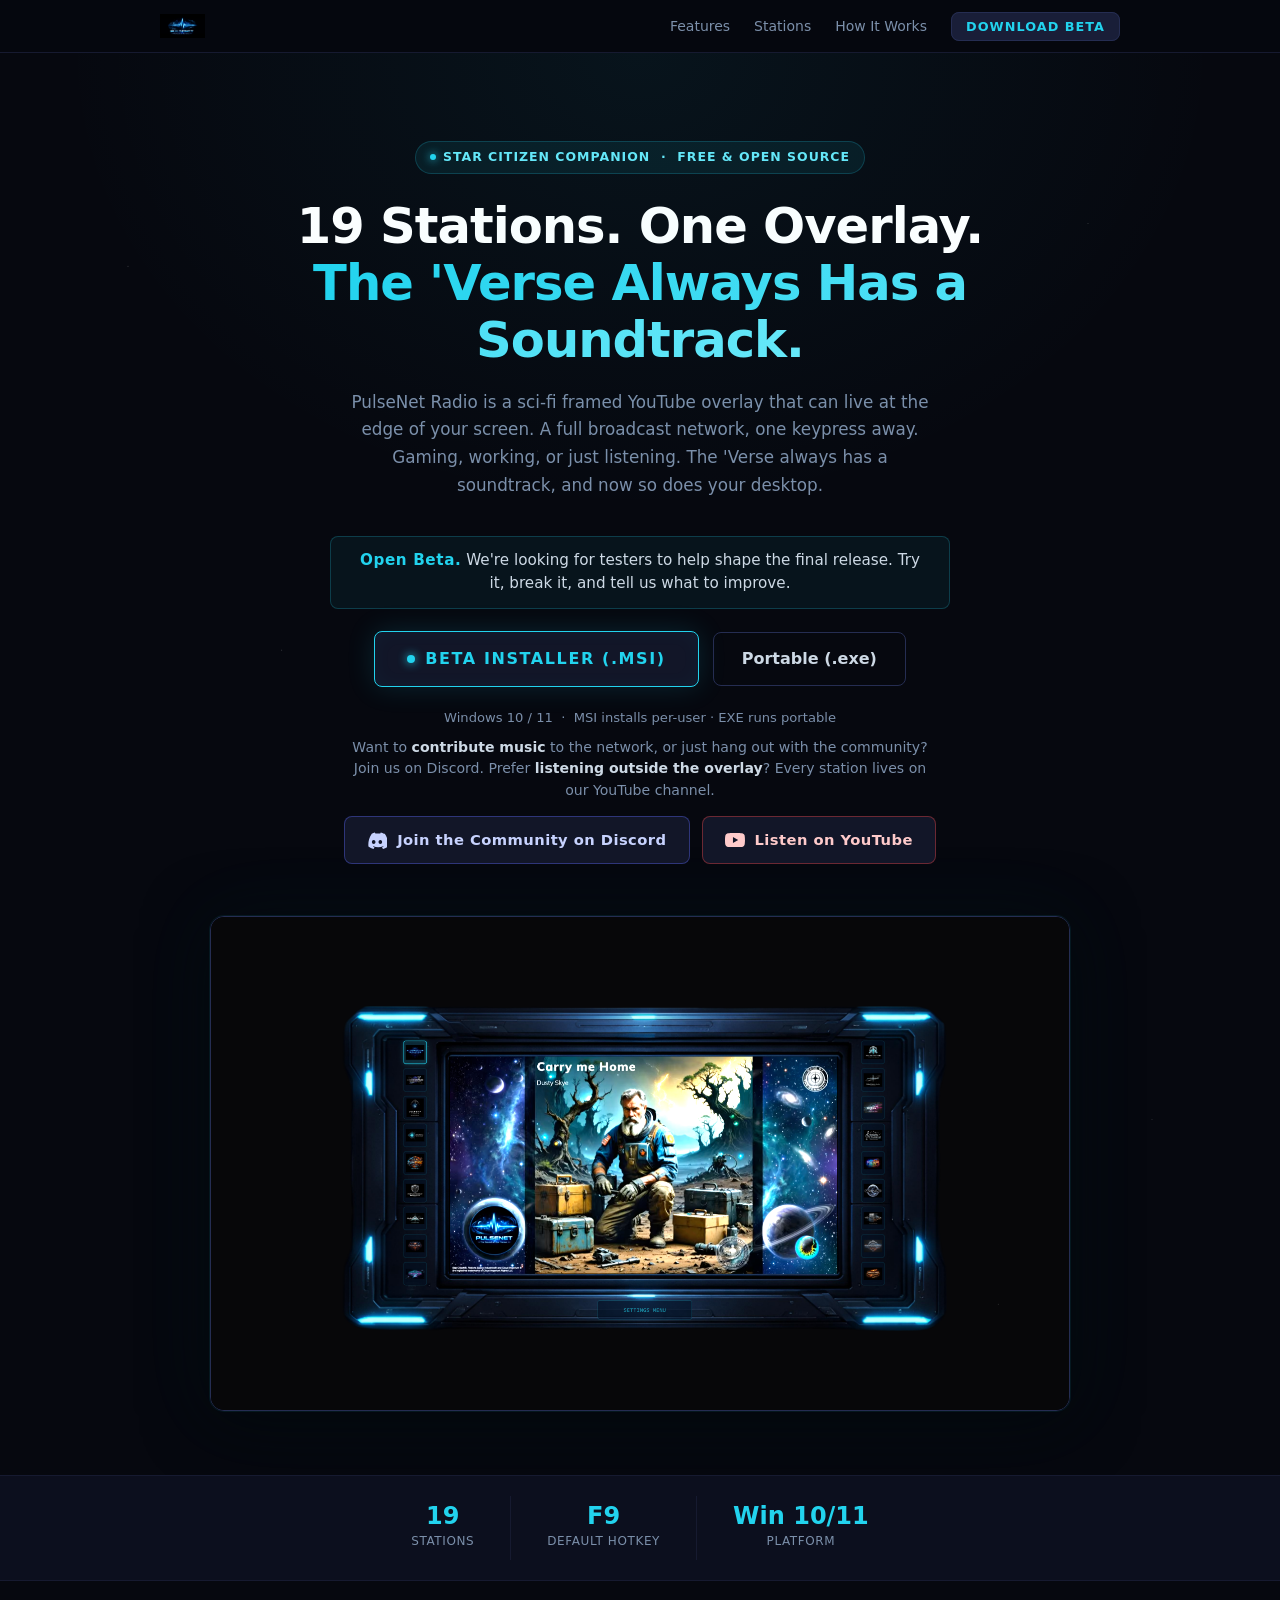
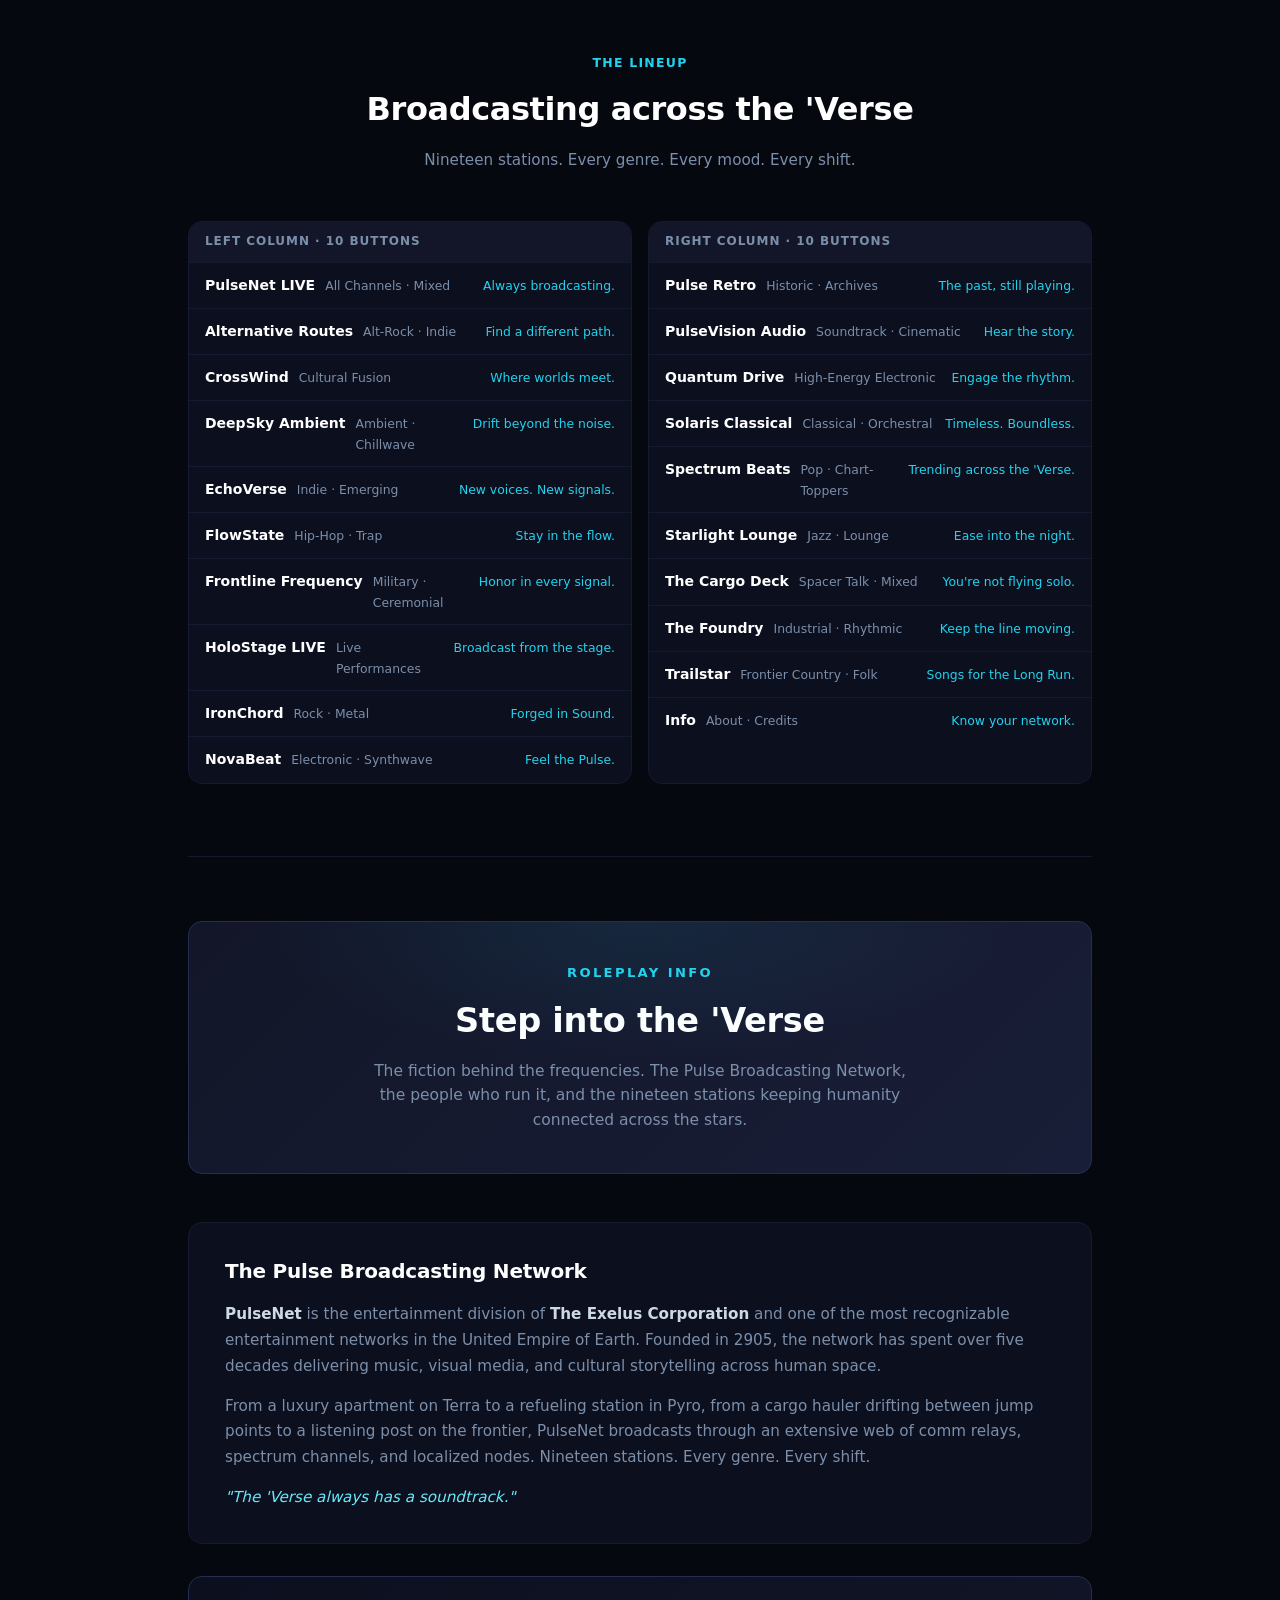
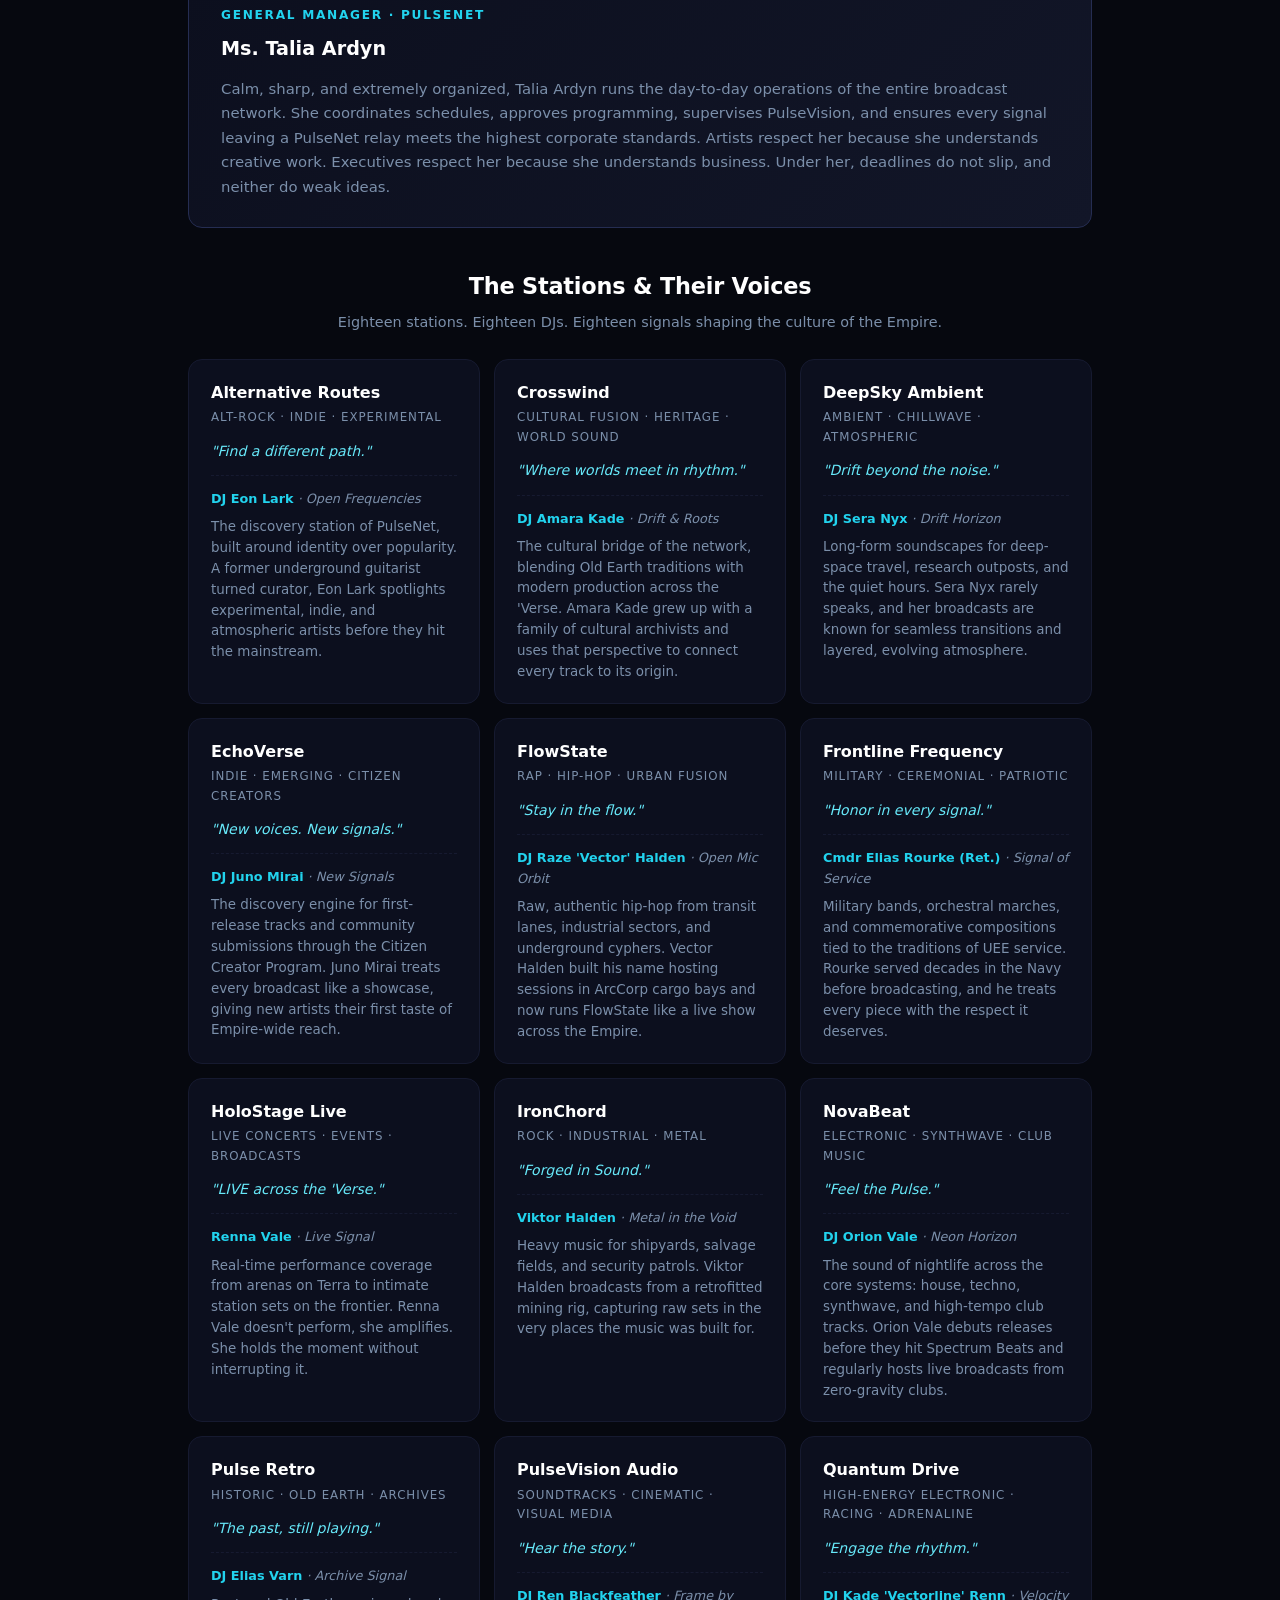
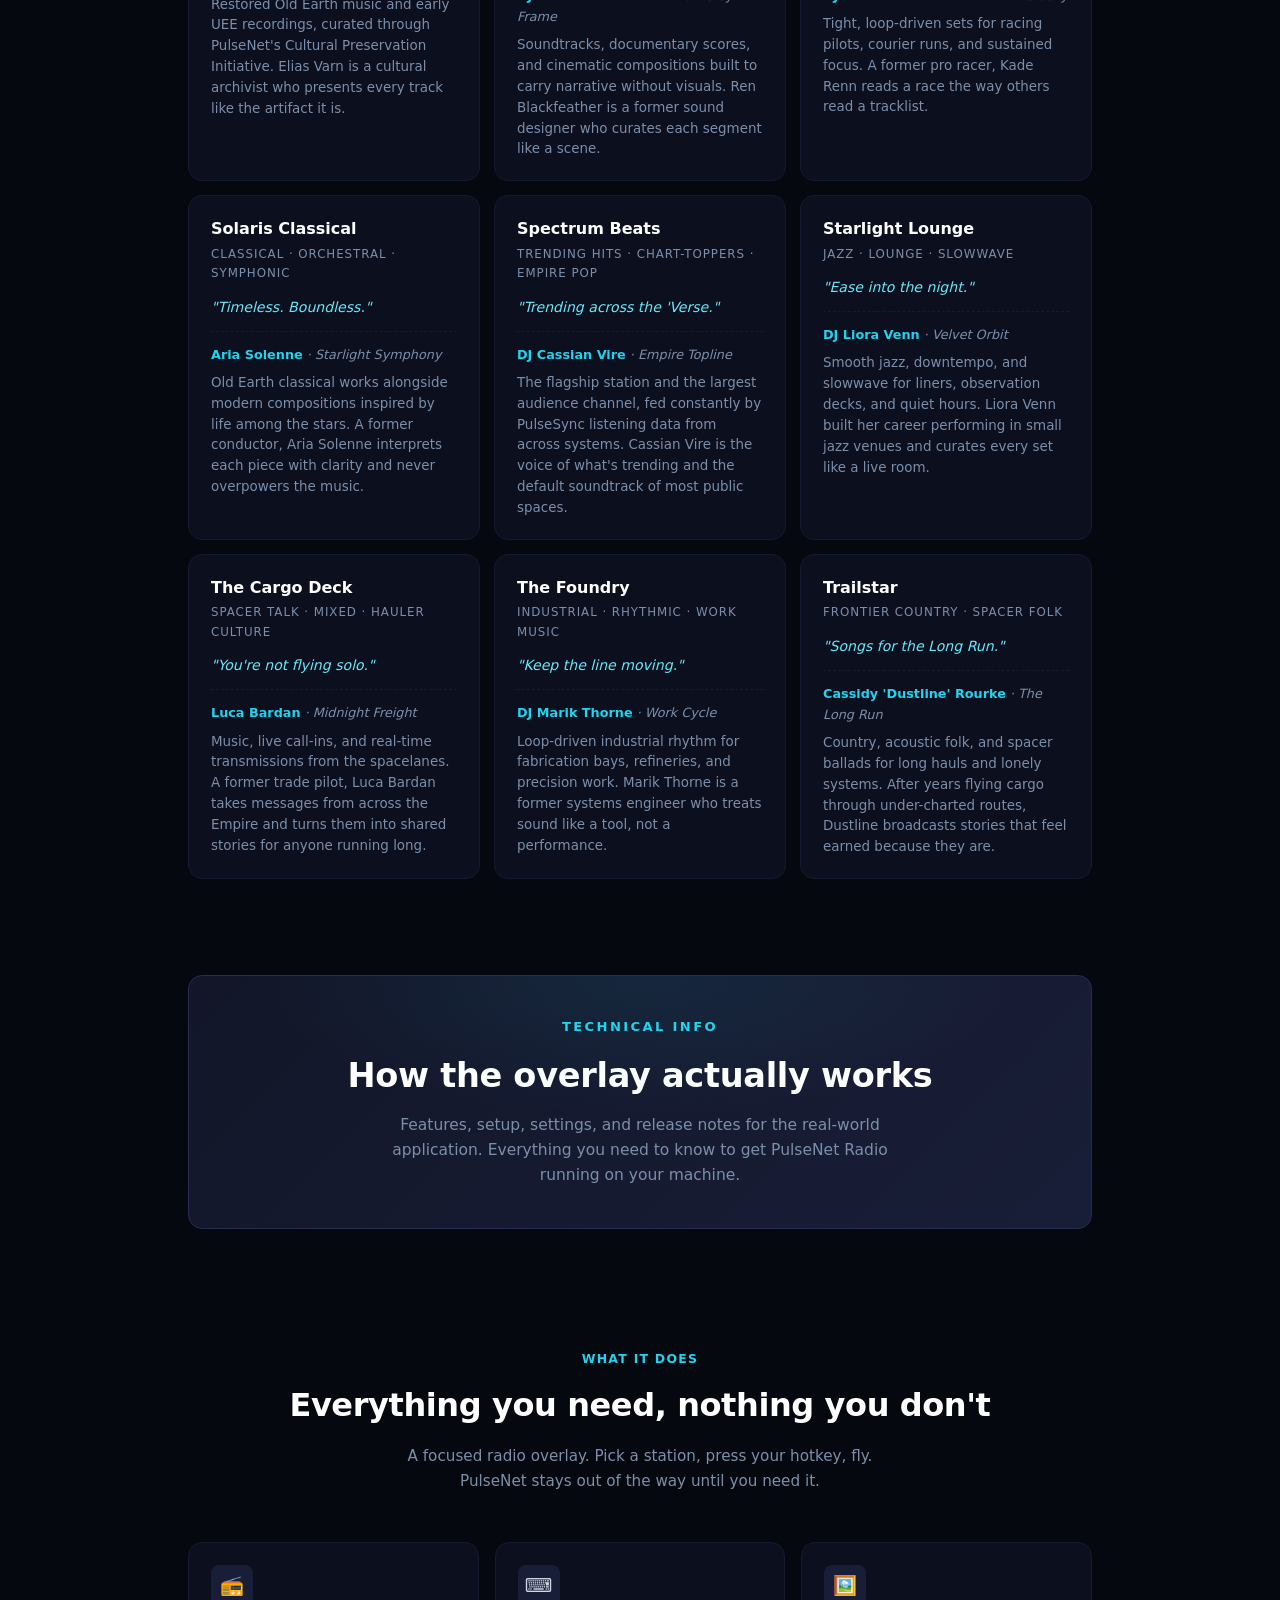
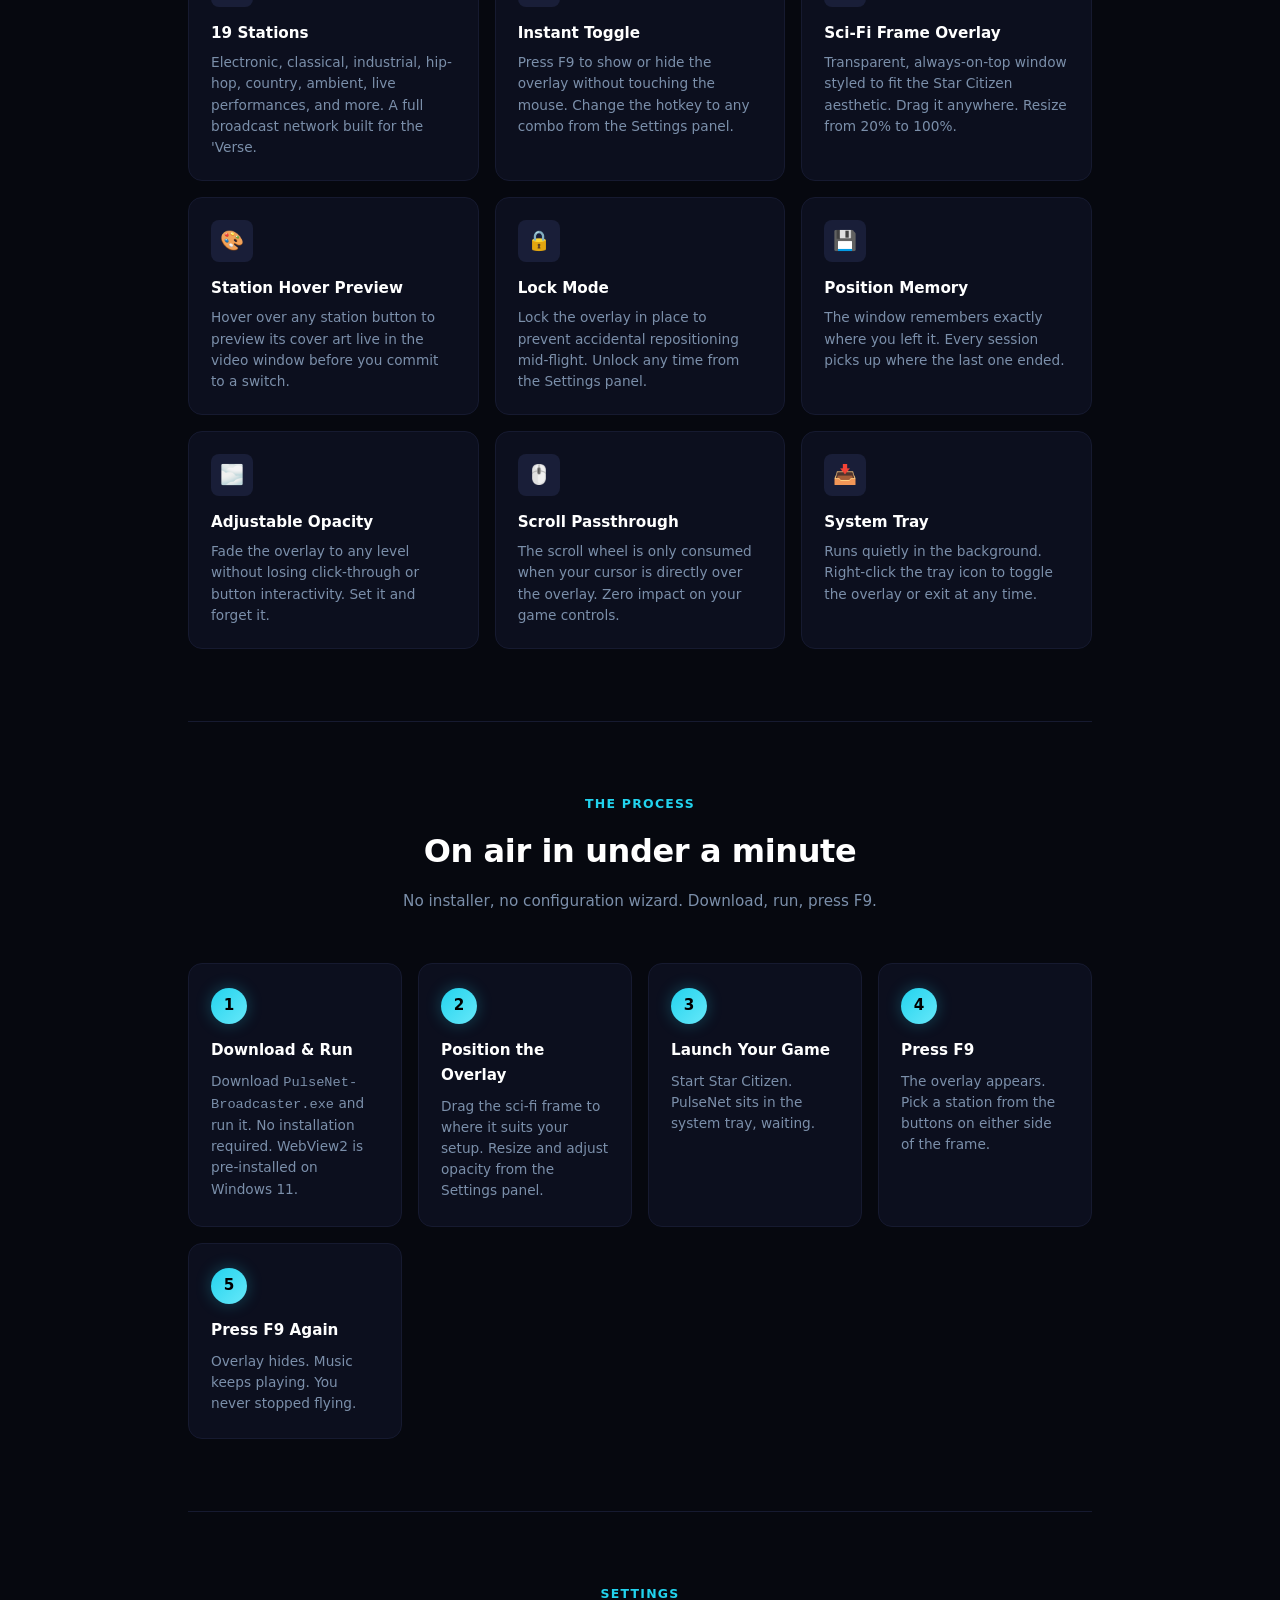
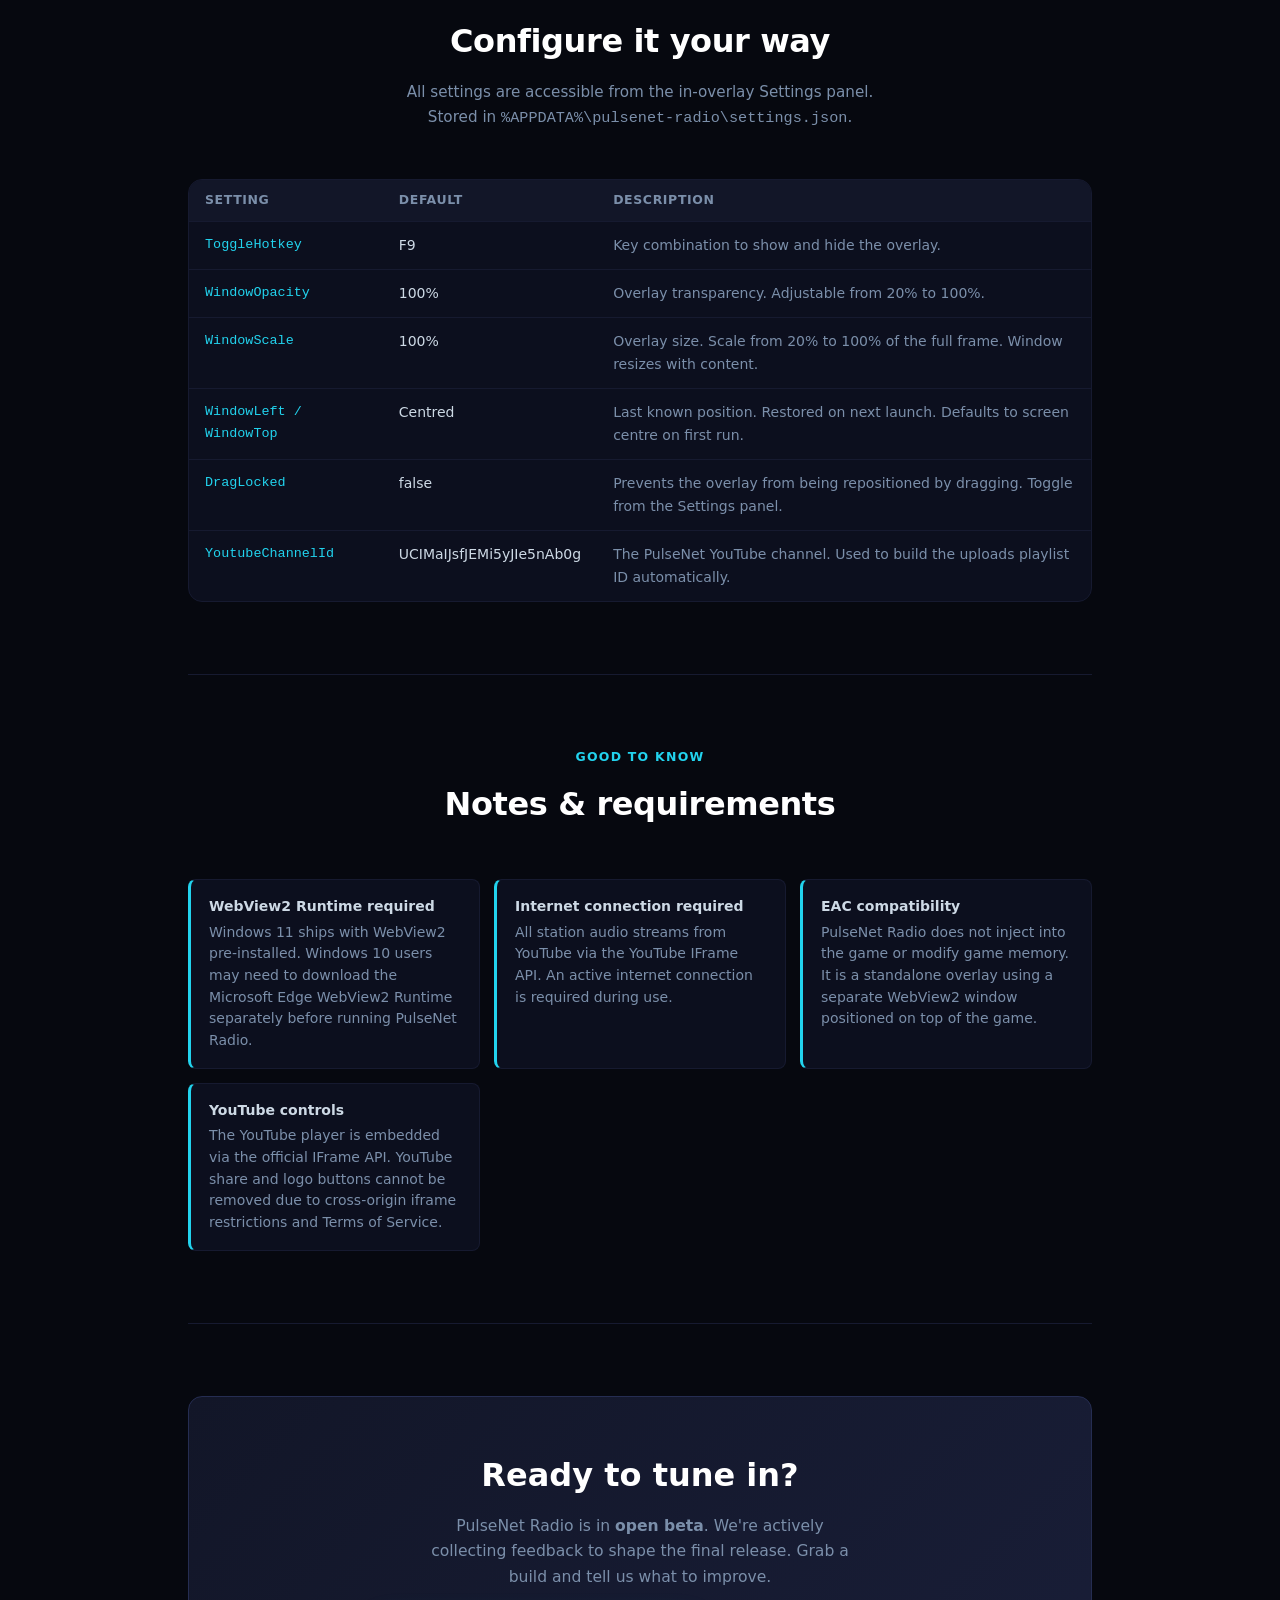
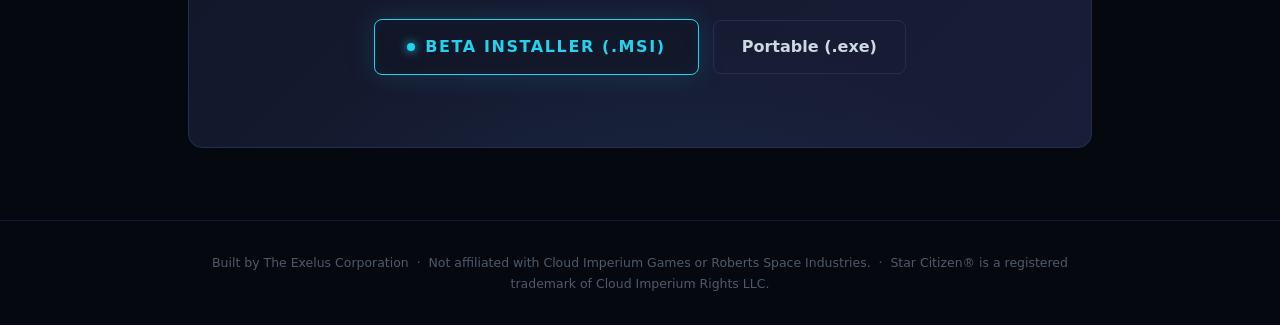
==== commit 36c522e5: "docs: broaden hero subtitle beyond gaming Rewrite the hero-sub to position PulseNet Radio as a deskt" ====
--- a/docs/index.html
+++ b/docs/index.html
@@ -763,8 +763,9 @@
         <span class="highlight">The 'Verse Always Has a Soundtrack.</span>
       </h1>
       <p class="hero-sub">
-        PulseNet Radio is a sci-fi framed YouTube overlay that lives at the edge of your screen.
-        A full broadcast network: curated stations, one keypress away, without ever leaving your game.
+        PulseNet Radio is a sci-fi framed YouTube overlay that can live at the edge of your screen.
+        A full broadcast network, one keypress away. Gaming, working, or just listening.
+        The 'Verse always has a soundtrack, and now so does your desktop.
       </p>
       <p class="hero-beta-note">
         <strong>Open Beta.</strong> We're looking for testers to help shape the final release.
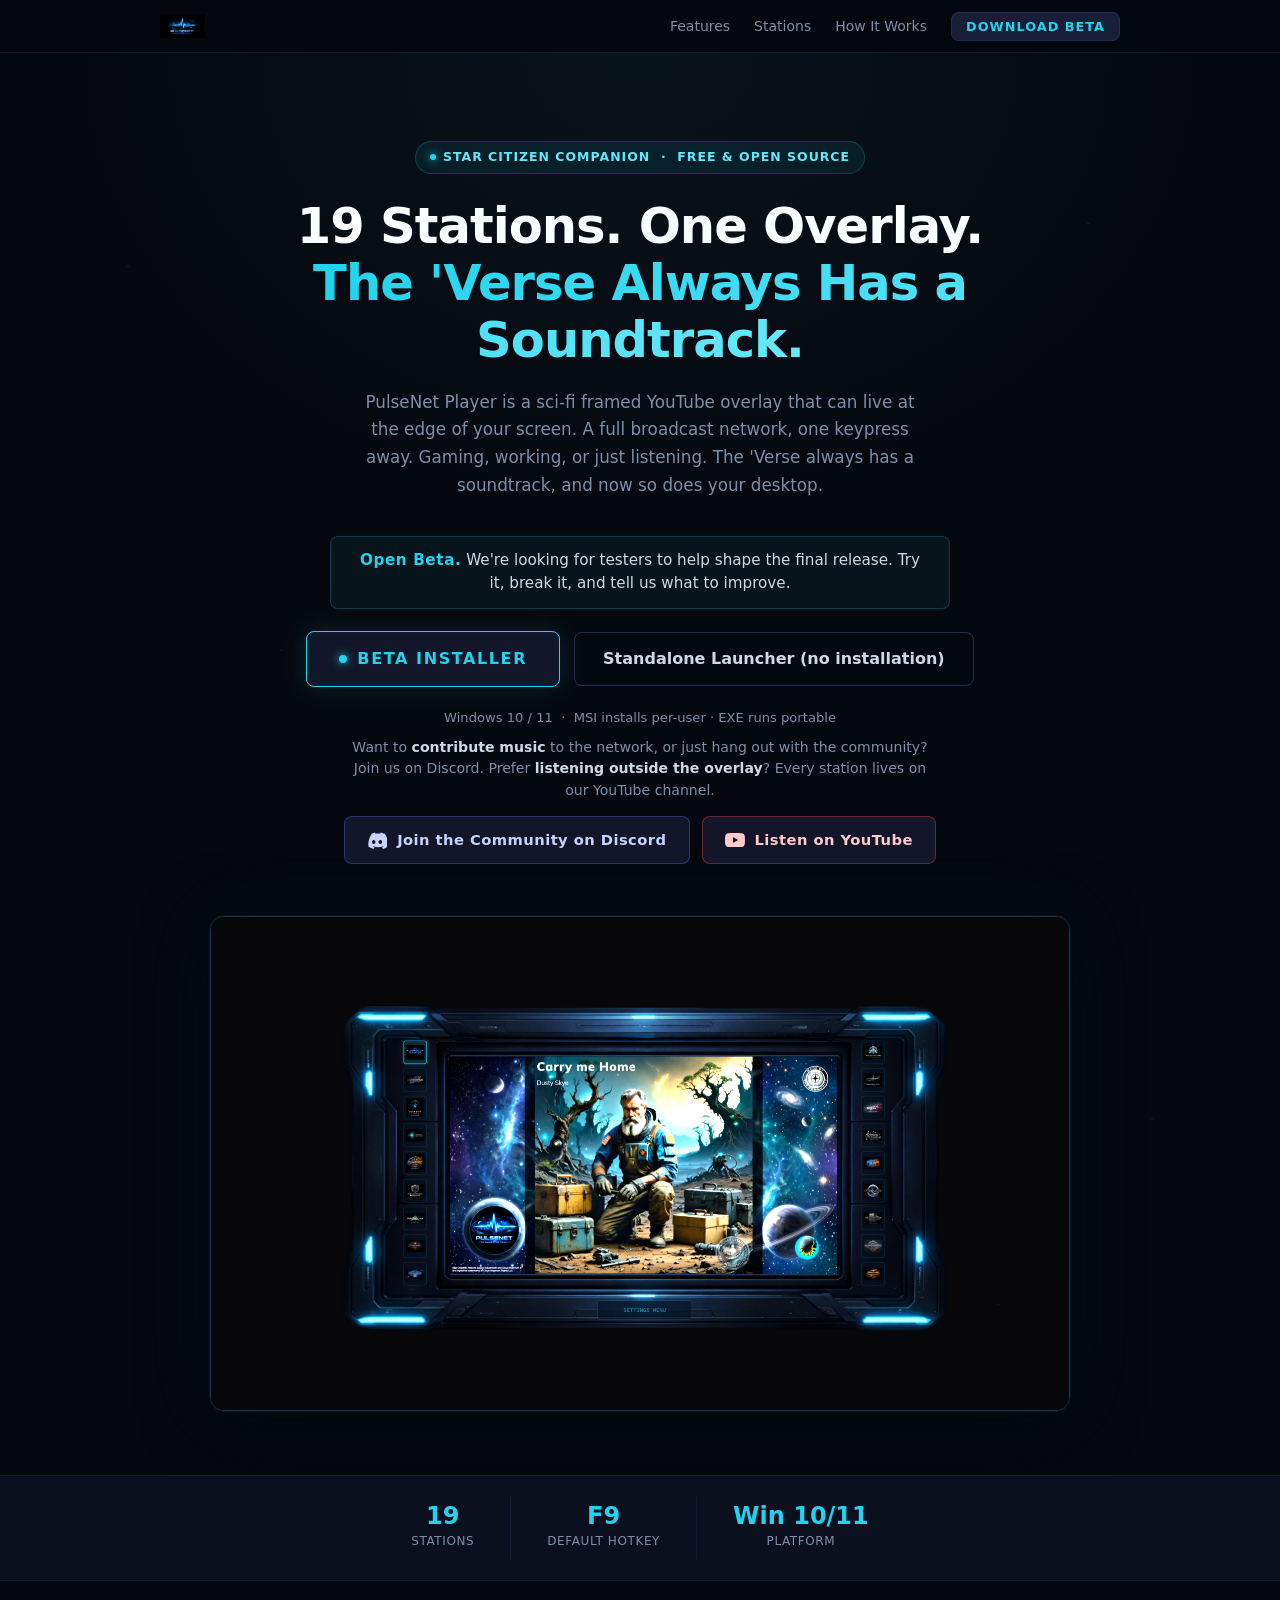
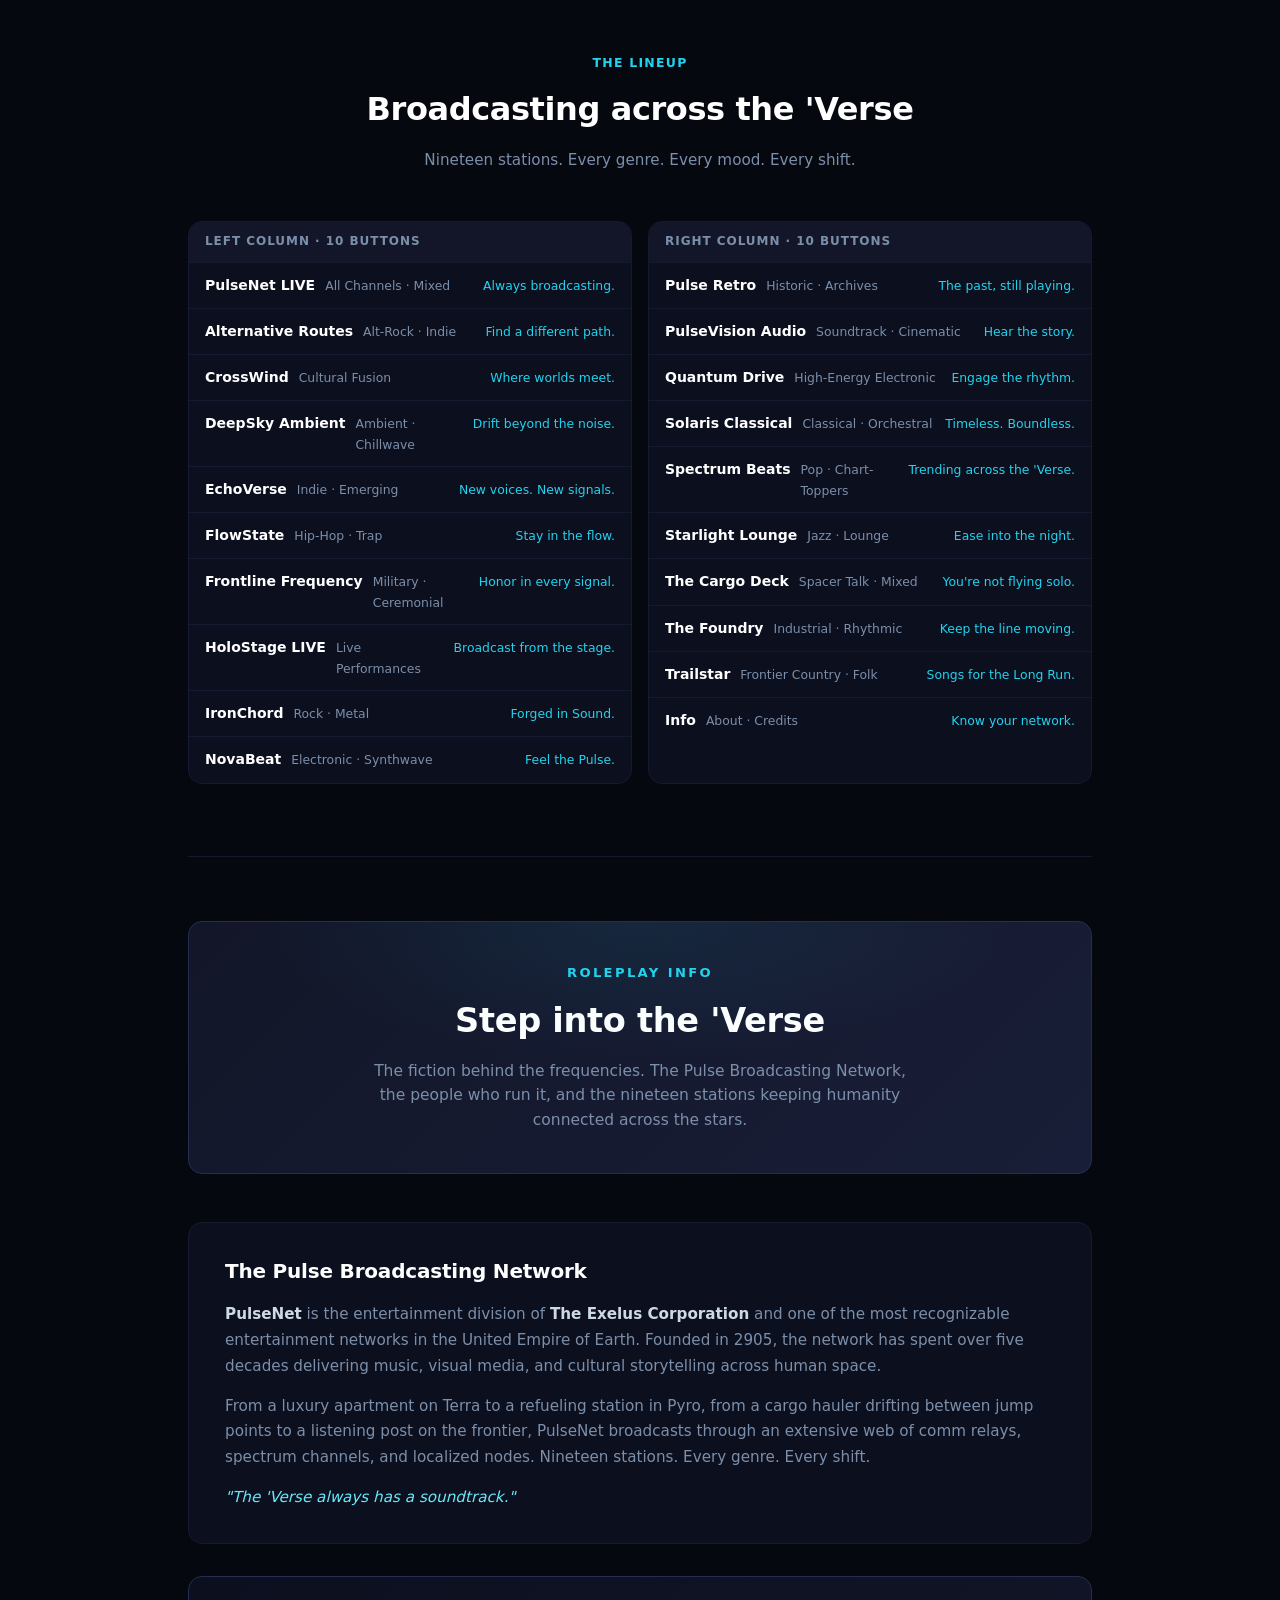
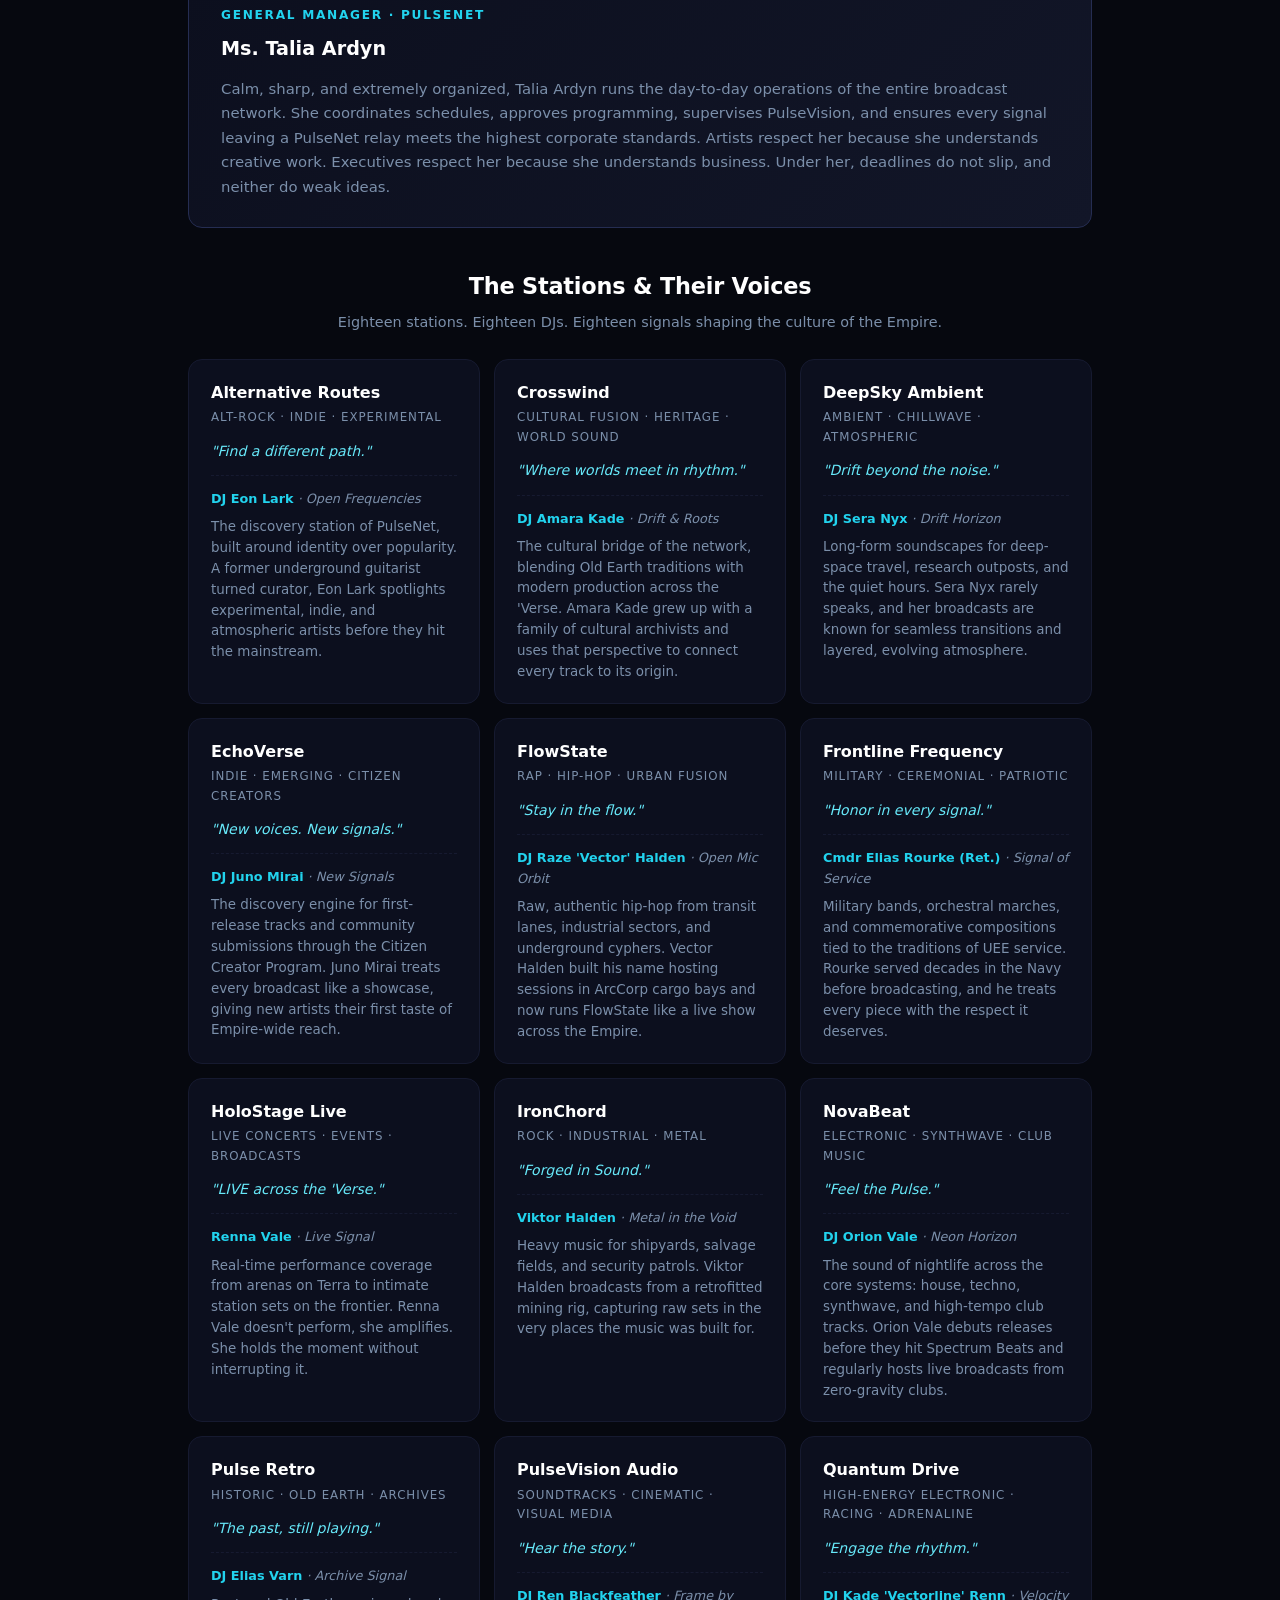
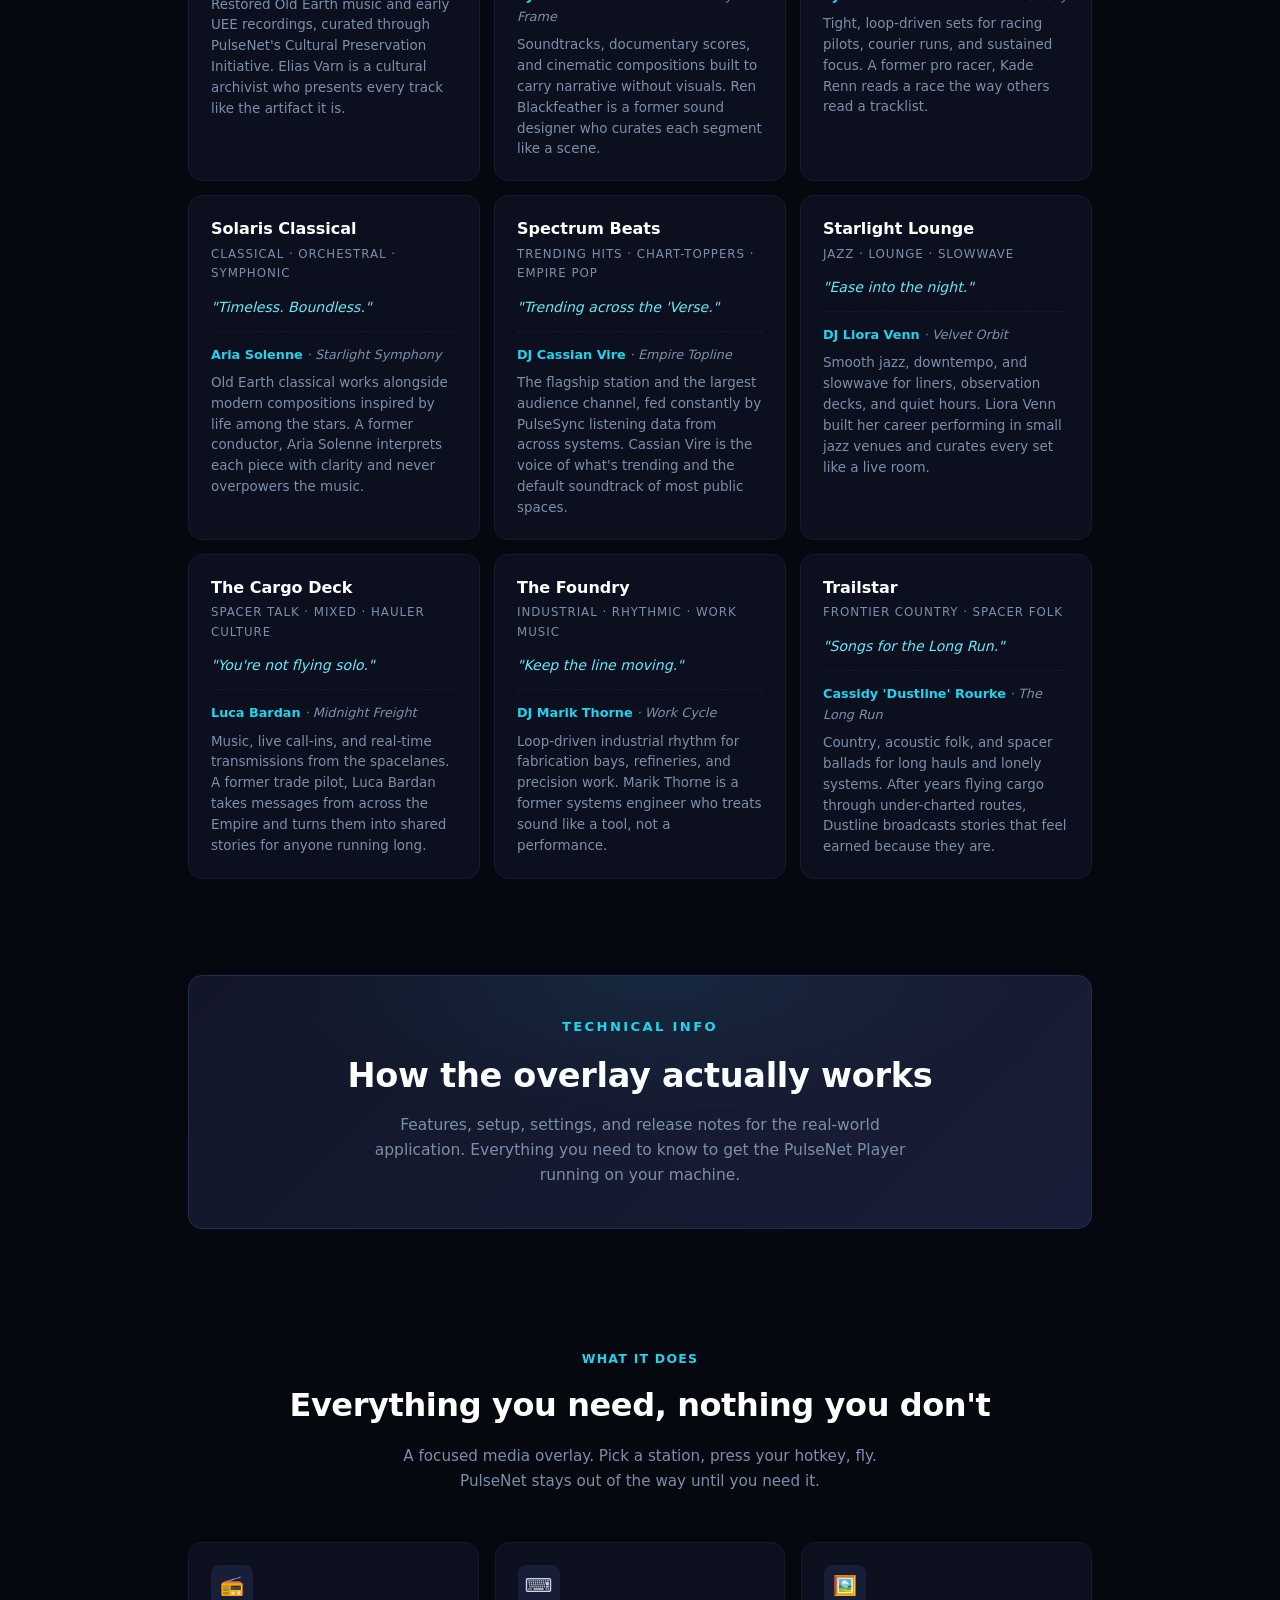
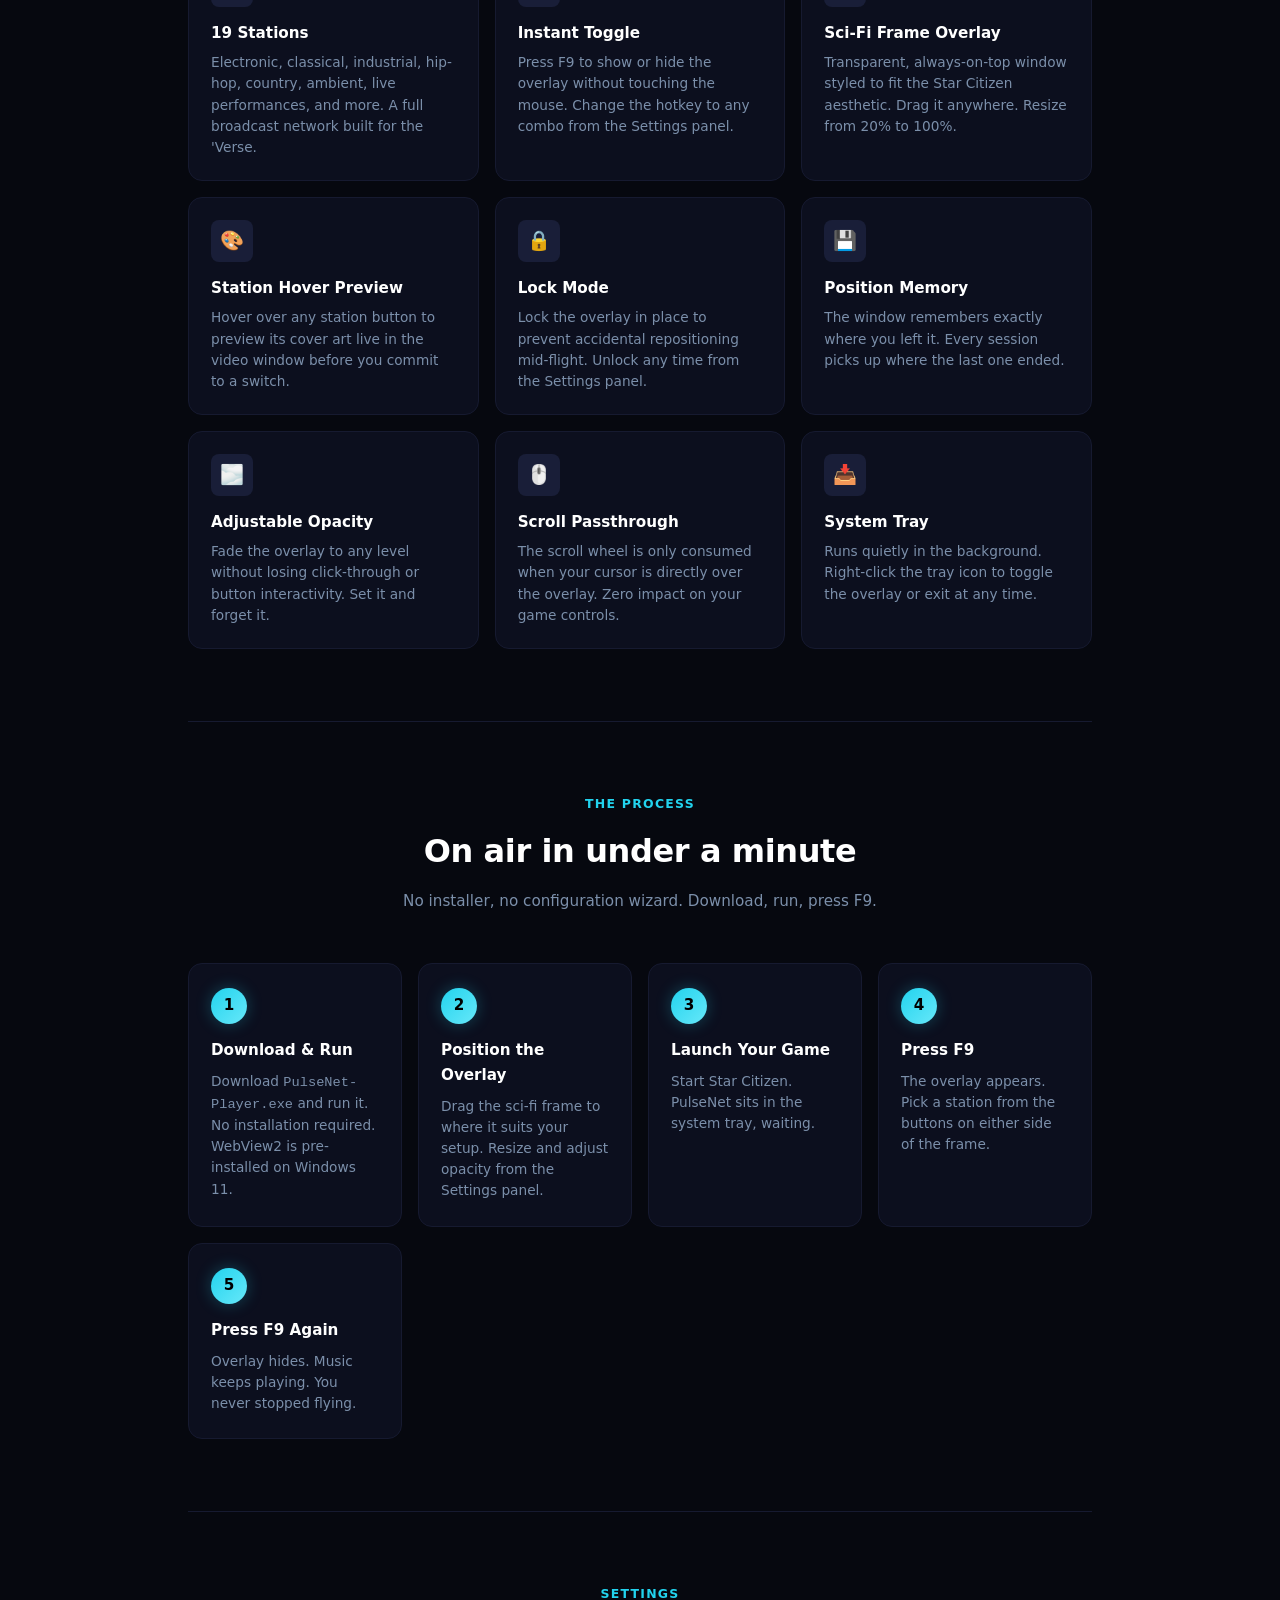
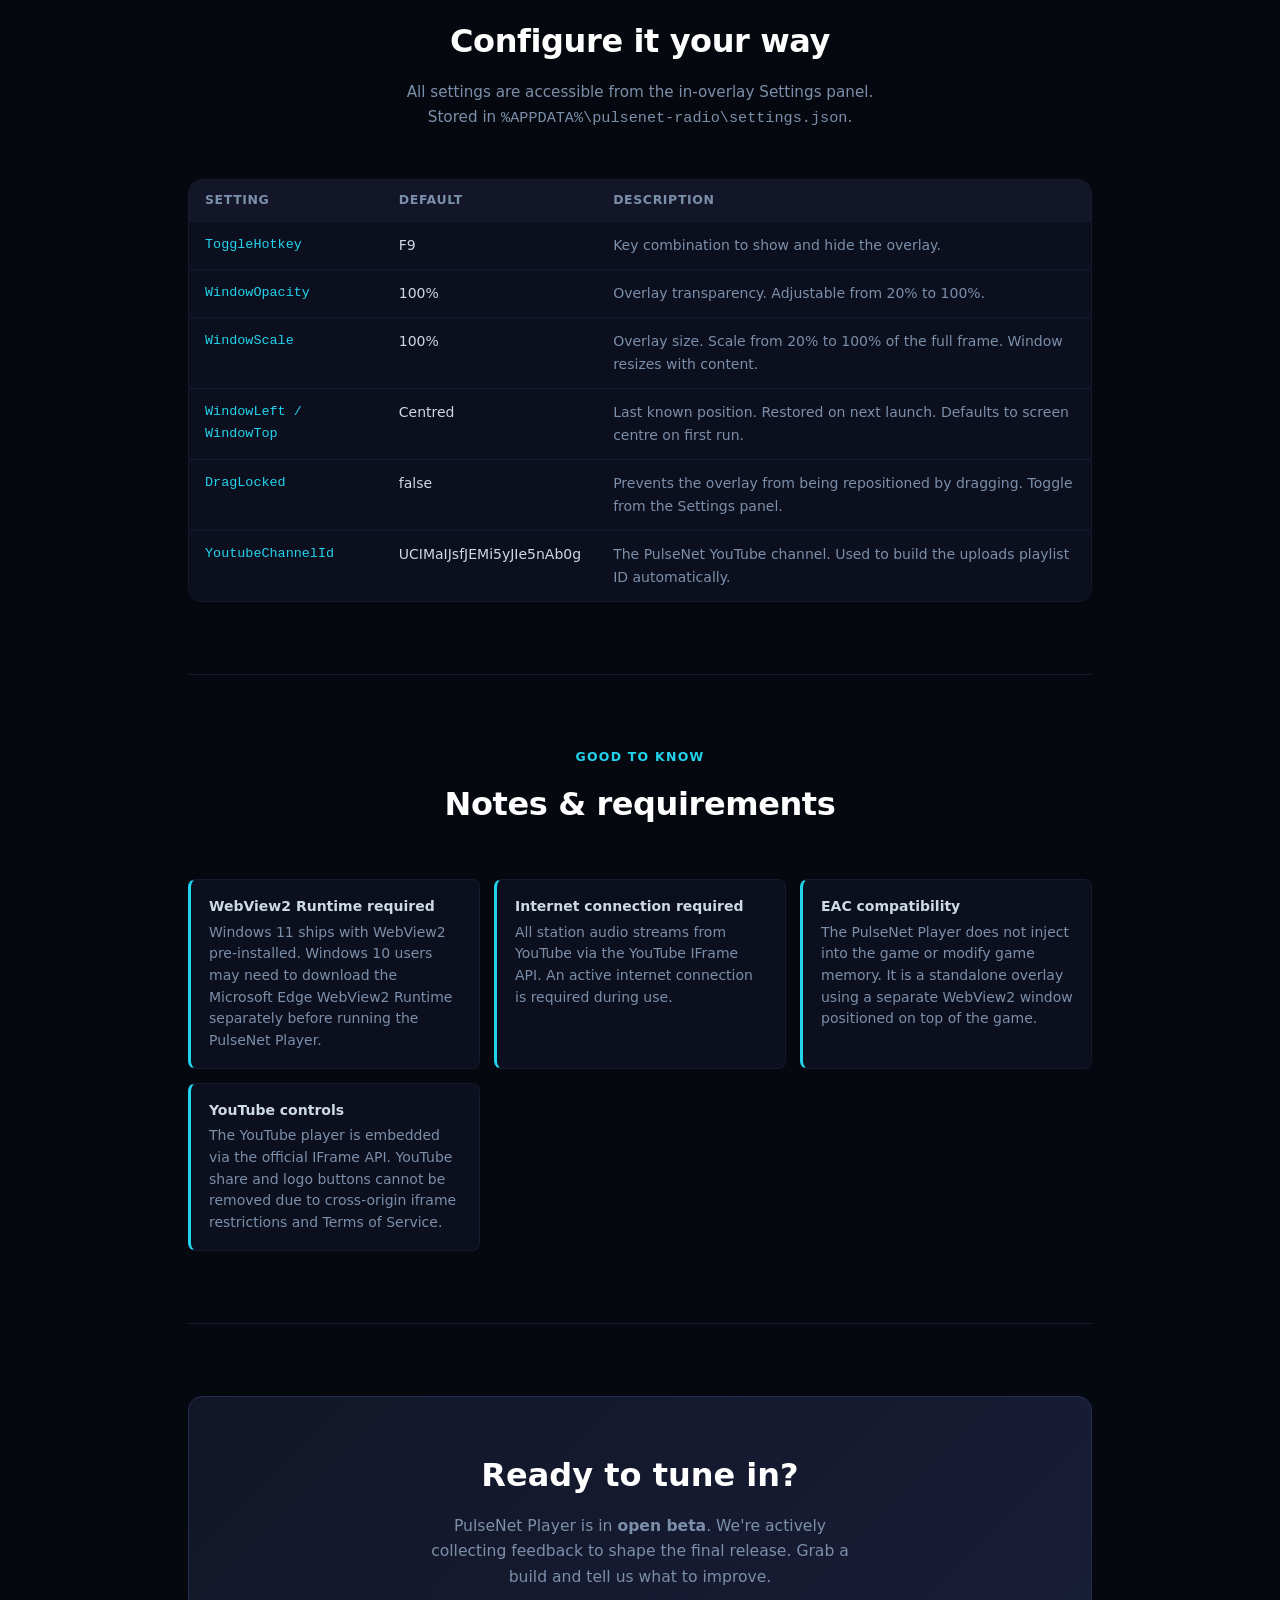
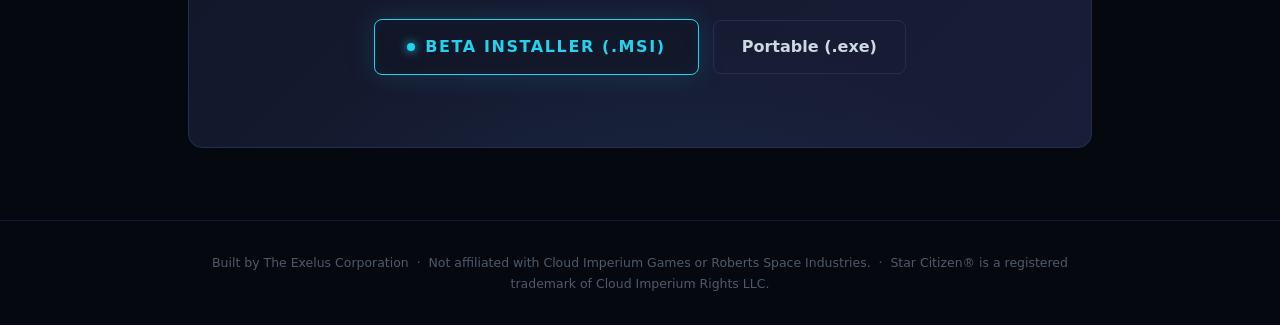
==== commit 0a0ab817: "refactor: rebrand Radio to Player per network directive Renames the app from "Pulsenet Radio" to "Pu" ====
--- a/docs/index.html
+++ b/docs/index.html
@@ -3,8 +3,8 @@
 <head>
   <meta charset="UTF-8" />
   <meta name="viewport" content="width=device-width, initial-scale=1.0" />
-  <title>PulseNet Radio · 19 Stations. One Overlay. The 'Verse Always Has a Soundtrack.</title>
-  <meta name="description" content="PulseNet Radio brings 19 curated stations directly into your Star Citizen session as a sci-fi overlay. No alt-tab. One keypress. Always broadcasting." />
+  <title>PulseNet Broadcasting · 19 Stations. One Overlay. The 'Verse Always Has a Soundtrack.</title>
+  <meta name="description" content="PulseNet Broadcasting brings 19 curated stations directly into your Star Citizen session as a sci-fi overlay. No alt-tab. One keypress. Always broadcasting." />
   <style>
     *, *::before, *::after { box-sizing: border-box; margin: 0; padding: 0; }
 
@@ -740,7 +740,7 @@
   <nav>
     <div class="nav-inner">
       <a href="#" class="nav-logo">
-        <img src="main_logo.png" alt="PulseNet Radio">
+        <img src="main_logo.png" alt="PulseNet Player">
       </a>
       <ul class="nav-links">
         <li><a href="#features">Features</a></li>
@@ -763,7 +763,7 @@
         <span class="highlight">The 'Verse Always Has a Soundtrack.</span>
       </h1>
       <p class="hero-sub">
-        PulseNet Radio is a sci-fi framed YouTube overlay that can live at the edge of your screen.
+        PulseNet Player is a sci-fi framed YouTube overlay that can live at the edge of your screen.
         A full broadcast network, one keypress away. Gaming, working, or just listening.
         The 'Verse always has a soundtrack, and now so does your desktop.
       </p>
@@ -772,12 +772,12 @@
         Try it, break it, and tell us what to improve.
       </p>
       <div class="hero-actions">
-        <a class="btn-cta" href="https://github.com/Diftic/pulsenet-radio/releases/latest/download/PulseNet-Setup.msi">
+        <a class="btn-cta" href="https://github.com/Diftic/PulseNet-Player/releases/latest/download/PulseNet-Setup.msi">
           <span class="btn-dot"></span>
-          BETA Installer (.msi)
+          BETA Installer
         </a>
-        <a class="btn-secondary" href="https://github.com/Diftic/pulsenet-radio/releases/latest/download/PulseNet-Broadcaster.exe">
-          Portable (.exe)
+        <a class="btn-secondary" href="https://github.com/Diftic/PulseNet-Player/releases/latest/download/PulseNet-Player.exe">
+          Standalone Launcher (no installation)
         </a>
       </div>
       <p class="hero-meta">Windows 10 / 11 &nbsp;·&nbsp; MSI installs per-user · EXE runs portable</p>
@@ -798,7 +798,7 @@
       </div>
 
       <div class="hero-screenshot">
-        <img src="preview.png" alt="PulseNet Radio overlay showing the sci-fi frame with station buttons and a track playing">
+        <img src="preview.png" alt="PulseNet Player overlay showing the sci-fi frame with station buttons and a track playing">
       </div>
     </div>
   </div>
@@ -1131,7 +1131,7 @@
     <div class="rp-banner" id="technical">
       <div class="rp-banner-label">Technical Info</div>
       <h2>How the overlay actually works</h2>
-      <p>Features, setup, settings, and release notes for the real-world application. Everything you need to know to get PulseNet Radio running on your machine.</p>
+      <p>Features, setup, settings, and release notes for the real-world application. Everything you need to know to get the PulseNet Player running on your machine.</p>
     </div>
 
     <!-- FEATURES -->
@@ -1139,7 +1139,7 @@
       <div class="section-header">
         <div class="section-eyebrow">What it does</div>
         <h2>Everything you need, nothing you don't</h2>
-        <p>A focused radio overlay. Pick a station, press your hotkey, fly. PulseNet stays out of the way until you need it.</p>
+        <p>A focused media overlay. Pick a station, press your hotkey, fly. PulseNet stays out of the way until you need it.</p>
       </div>
       <div class="feature-grid">
         <div class="feature-card">
@@ -1201,7 +1201,7 @@
         <div class="step-card">
           <div class="step-num">1</div>
           <h3>Download &amp; Run</h3>
-          <p>Download <code>PulseNet-Broadcaster.exe</code> and run it. No installation required. WebView2 is pre-installed on Windows 11.</p>
+          <p>Download <code>PulseNet-Player.exe</code> and run it. No installation required. WebView2 is pre-installed on Windows 11.</p>
         </div>
         <div class="step-card">
           <div class="step-num">2</div>
@@ -1288,7 +1288,7 @@
         <div class="note-card">
           <strong>WebView2 Runtime required</strong>
           Windows 11 ships with WebView2 pre-installed. Windows 10 users may need to download the
-          Microsoft Edge WebView2 Runtime separately before running PulseNet Radio.
+          Microsoft Edge WebView2 Runtime separately before running the PulseNet Player.
         </div>
         <div class="note-card">
           <strong>Internet connection required</strong>
@@ -1297,7 +1297,7 @@
         </div>
         <div class="note-card">
           <strong>EAC compatibility</strong>
-          PulseNet Radio does not inject into the game or modify game memory. It is a standalone
+          The PulseNet Player does not inject into the game or modify game memory. It is a standalone
           overlay using a separate WebView2 window positioned on top of the game.
         </div>
         <div class="note-card">
@@ -1311,13 +1311,13 @@
     <!-- CTA BANNER -->
     <div class="cta-banner">
       <h2>Ready to tune in?</h2>
-      <p>PulseNet Radio is in <strong>open beta</strong>. We're actively collecting feedback to shape the final release. Grab a build and tell us what to improve.</p>
+      <p>PulseNet Player is in <strong>open beta</strong>. We're actively collecting feedback to shape the final release. Grab a build and tell us what to improve.</p>
       <div class="hero-actions">
-        <a class="btn-cta" href="https://github.com/Diftic/pulsenet-radio/releases/latest/download/PulseNet-Setup.msi">
+        <a class="btn-cta" href="https://github.com/Diftic/PulseNet-Player/releases/latest/download/PulseNet-Setup.msi">
           <span class="btn-dot"></span>
           BETA Installer (.msi)
         </a>
-        <a class="btn-secondary" href="https://github.com/Diftic/pulsenet-radio/releases/latest/download/PulseNet-Broadcaster.exe">
+        <a class="btn-secondary" href="https://github.com/Diftic/PulseNet-Player/releases/latest/download/PulseNet-Player.exe">
           Portable (.exe)
         </a>
       </div>
